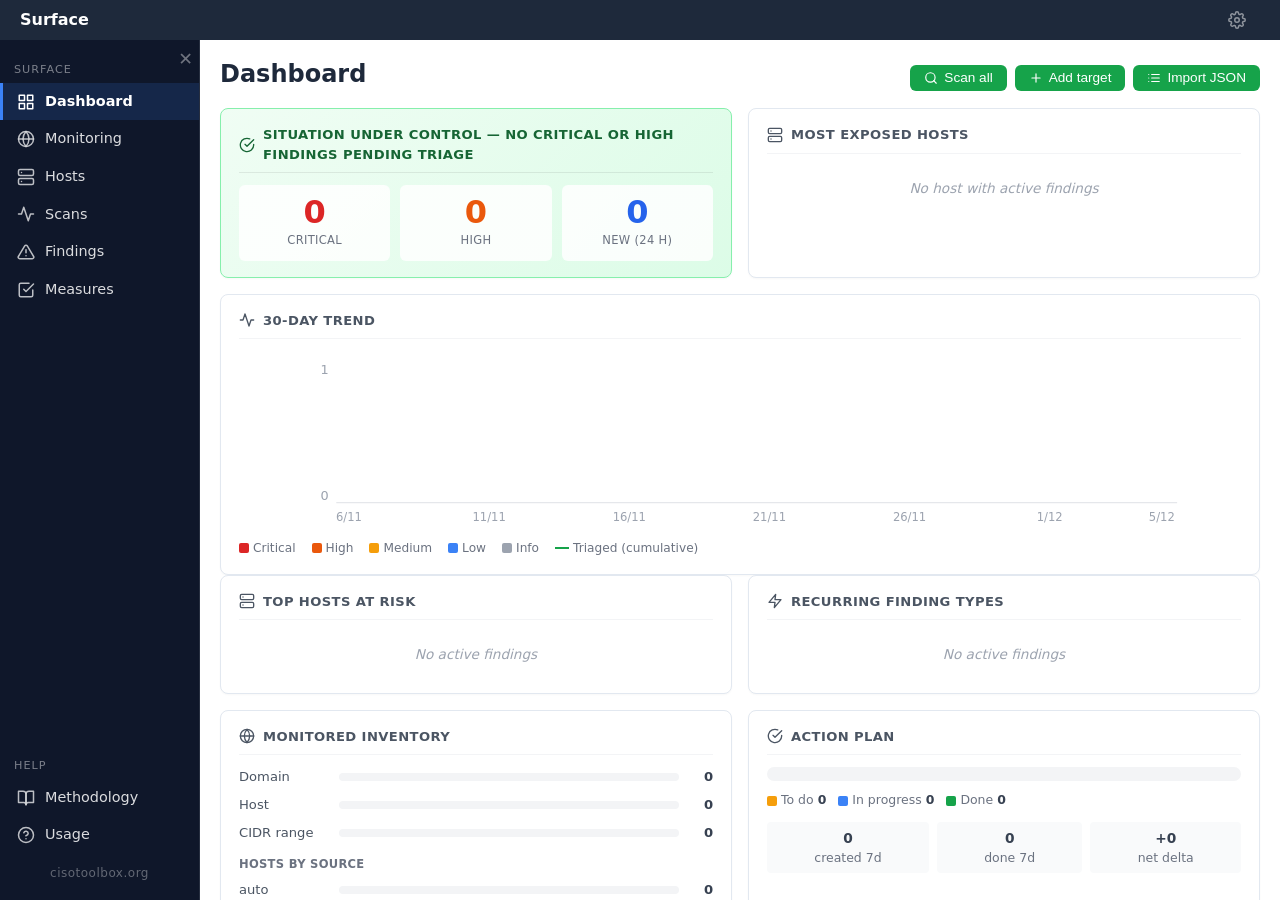
==== app/login.html @ e2f136fd "Surface v0.1.0 — initial release Continuous Attack Surface Management for CISOs. Runs as a single Do" ====
<!DOCTYPE html>
<html lang="en">
<head>
<meta charset="UTF-8">
<meta name="viewport" content="width=device-width, initial-scale=1.0">
<title>Access Review — Sign in</title>
<link rel="icon" type="image/svg+xml" href="favicon.svg">
<link rel="stylesheet" href="css/cisotoolbox.css">
<link rel="stylesheet" href="css/login.css">
</head>
<body>

<div class="login-card">
    <div class="login-logo">Access Review</div>
    <div class="login-subtitle">Sign in to manage access rights reviews</div>

    <div id="login-error" style="display:none" class="login-error"></div>

    <div id="login-buttons">
        <a id="btn-entra" href="auth/login/entra" class="login-btn" style="display:none">
            <svg width="20" height="20" viewBox="0 0 21 21"><rect x="1" y="1" width="9" height="9" fill="#f25022"/><rect x="11" y="1" width="9" height="9" fill="#7fba00"/><rect x="1" y="11" width="9" height="9" fill="#00a4ef"/><rect x="11" y="11" width="9" height="9" fill="#ffb900"/></svg>
            Sign in with Microsoft
        </a>
        <a id="btn-google" href="auth/login/google" class="login-btn" style="display:none">
            <svg width="20" height="20" viewBox="0 0 48 48"><path fill="#EA4335" d="M24 9.5c3.54 0 6.71 1.22 9.21 3.6l6.85-6.85C35.9 2.38 30.47 0 24 0 14.62 0 6.51 5.38 2.56 13.22l7.98 6.19C12.43 13.72 17.74 9.5 24 9.5z"/><path fill="#4285F4" d="M46.98 24.55c0-1.57-.15-3.09-.38-4.55H24v9.02h12.94c-.58 2.96-2.26 5.48-4.78 7.18l7.73 6c4.51-4.18 7.09-10.36 7.09-17.65z"/><path fill="#34A853" d="M10.53 28.59c-.48-1.45-.76-2.99-.76-4.59s.27-3.14.76-4.59l-7.98-6.19C.92 16.46 0 20.12 0 24c0 3.88.92 7.54 2.56 10.78l7.97-6.19z"/><path fill="#FBBC05" d="M24 48c6.48 0 11.93-2.13 15.89-5.81l-7.73-6c-2.15 1.45-4.92 2.3-8.16 2.3-6.26 0-11.57-4.22-13.47-9.91l-7.98 6.19C6.51 42.62 14.62 48 24 48z"/></svg>
            Sign in with Google
        </a>
        <a id="btn-oidc" href="auth/login/oidc" class="login-btn" style="display:none">
            <svg width="20" height="20" viewBox="0 0 24 24" fill="none" stroke="currentColor" stroke-width="2"><rect x="3" y="11" width="18" height="11" rx="2"/><path d="M7 11V7a5 5 0 0110 0v4"/></svg>
            <span id="btn-oidc-label">SSO</span>
        </a>
    </div>

    <div class="login-footer">
        <a href="https://www.cisotoolbox.org" target="_blank" rel="noopener noreferrer">cisotoolbox.org</a>
    </div>
</div>

<script src="js/login.js"></script>

</body>
</html>
---- app/css/cisotoolbox.css ----
/* ── CISO Toolbox — Shared CSS ─────────────────────────────────────
   Common styles extracted from EBIOS RM & Compliance apps.
   Loaded BEFORE each app-specific stylesheet.
   ──────────────────────────────────────────────────────────────── */

:root {
    --blue: #1e293b; --light-blue: #3b82f6; --bg: #f8fafc;
    --card-bg: #ffffff; --border: #e2e8f0; --text: #1e293b;
    --text-muted: #64748b; --red: #dc2626; --orange: #f59e0b;
    --yellow: #eab308; --green: #16a34a;
    /* Extended palette */
    --violet: #7c3aed; --sidebar-bg: #0f172a;
    --bg-hover: #eff6ff; --bg-highlight: #dbeafe;
    --gray-light: #cbd5e1; --gray-dark: #475569;
    --bg-subtle: #f1f5f9;
}
* { box-sizing: border-box; margin: 0; padding: 0; }
body { font-family: 'Segoe UI', system-ui, sans-serif; background: var(--bg); color: var(--text); line-height: 1.5; overflow: hidden; height: 100vh; }

/* ── Toolbar ──────────────────────────────────────────────────── */
.toolbar {
    position: fixed; top: 0; left: 0; right: 0; z-index: 200; height: 40px;
    background: var(--blue); padding: 0 20px;
    display: flex; gap: 10px; align-items: center;
    box-shadow: none;
}
.toolbar-logo { display: flex; align-items: center; text-decoration: none; margin-right: 8px; opacity: 0.9; transition: opacity 0.15s; }
.toolbar-logo:hover { opacity: 1; }
.toolbar .app-title { color: white; font-weight: 700; font-size: 1em; margin-right: auto; }
.toolbar .app-subtitle { color: rgba(255,255,255,0.7); font-size: 0.85em; margin-right: 16px; }
.toolbar button {
    padding: 5px 14px; border: none; border-radius: 4px; cursor: pointer;
    font-weight: 600; font-size: 0.8em; transition: opacity 0.2s;
}
.toolbar button:hover { opacity: 0.85; }
.toolbar .status { color: rgba(255,255,255,0.7); font-size: 0.8em; margin-left: 8px; }
.toolbar-right { display: flex; align-items: center; gap: 8px; margin-left: 8px; }

.btn-settings {
    display: flex; align-items: center; justify-content: center;
    padding: 4px; background: none !important; border: none; color: rgba(255,255,255,0.5);
    cursor: pointer; transition: all 0.15s; border-radius: 50%;
}
.btn-settings:hover { color: white; background: rgba(255,255,255,0.1) !important; }
.btn-github {
    display: flex; align-items: center; justify-content: center;
    padding: 4px; color: rgba(255,255,255,0.5); border-radius: 50%; transition: all 0.15s; text-decoration: none;
}
.btn-github:hover { color: white; background: rgba(255,255,255,0.1); }

.toolbar-menu { position: relative; }
.btn-menu { padding: 5px 14px; border: none; border-radius: 6px; cursor: pointer; font-weight: 600; font-size: 0.8em; background: var(--light-blue); color: white; transition: all 0.15s; }
.btn-menu:hover { background: #2563eb; }
.toolbar-dropdown {
    display: none; position: absolute; top: 100%; right: 0; margin-top: 4px;
    background: white; border-radius: 6px; box-shadow: 0 4px 16px rgba(0,0,0,0.25);
    min-width: 180px; z-index: 300; overflow: hidden;
}
.toolbar-dropdown.open { display: block; }
.toolbar-dropdown-item {
    padding: 8px 16px; cursor: pointer; font-size: 0.85em; color: var(--text);
    transition: background 0.15s;
}
.toolbar-dropdown-item:hover { background: var(--bg-hover); }
.toolbar-dropdown-sep { height: 1px; background: var(--border); margin: 2px 0; }

.btn-hamburger { display: none; background: none !important; border: none; color: white; font-size: 1.8em !important; cursor: pointer; padding: 4px 10px 4px 0 !important; }
@media (max-width: 768px) { .btn-hamburger { display: inline-block; } .btn-sidebar-toggle { display: none; } }

/* ── Restore banner ───────────────────────────────────────────── */
.restore-banner {
    position: fixed; top: 40px; left: 0; right: 0; z-index: 190;
    background: var(--bg-hover); border-bottom: 1px solid var(--light-blue); color: var(--blue);
    padding: 8px 20px; display: flex; align-items: center; gap: 12px; font-size: 0.85em;
}
.restore-banner button { padding: 4px 12px; border: none; border-radius: 4px; cursor: pointer; font-size: 0.85em; font-weight: 600; }
.restore-banner .btn-restore { background: var(--light-blue); color: white; }
.restore-banner .btn-discard { background: var(--border); color: var(--gray-dark); }

/* ── Layout ───────────────────────────────────────────────────── */
.app-layout { display: flex; position: fixed; top: 40px; left: 0; right: 0; bottom: 0; transition: top 0.15s; }
.app-layout.with-banner { top: 80px; }

/* ── Sidebar ──────────────────────────────────────────────────── */
.sidebar {
    width: 200px; min-width: 200px; background: var(--sidebar-bg); padding: 8px 0;
    overflow-y: auto; border-right: 1px solid rgba(255,255,255,0.1);
    transition: width 0.2s, min-width 0.2s, padding 0.2s;
    display: flex; flex-direction: column; position: relative;
}
.sidebar.collapsed { width: 0; min-width: 0; padding: 0; overflow: hidden; }
.sidebar-collapse {
    position: absolute; top: 6px; right: 6px;
    background: none; border: none;
    color: rgba(255,255,255,0.4); font-size: 1.1em; cursor: pointer;
    transition: color 0.15s;
}
.sidebar-collapse:hover { color: white; }
.sidebar-item {
    padding: 8px 14px; cursor: pointer; color: rgba(255,255,255,0.85);
    font-size: 0.9em; transition: all 0.15s; border-left: 3px solid transparent;
}
.sidebar-item:hover { background: rgba(255,255,255,0.08); color: white; }
.sidebar-item.active { background: rgba(59,130,246,0.15); color: white; border-left-color: var(--light-blue); font-weight: 600; }
.sidebar-section { padding: 4px 14px; color: rgba(255,255,255,0.45); font-size: 0.7em; text-transform: uppercase; letter-spacing: 1px; margin-top: 10px; }
.sidebar-expand {
    position: fixed; top: 48px; left: 0; width: 24px; height: 24px;
    background: var(--sidebar-bg); border: 1px solid rgba(255,255,255,0.15);
    border-radius: 0 50% 50% 0; color: rgba(255,255,255,0.7); font-size: 0.8em;
    cursor: pointer; display: none; align-items: center; justify-content: center; z-index: 10;
}
.sidebar-expand:hover { background: var(--light-blue); color: white; }
.sidebar.collapsed ~ .sidebar-expand { display: flex; }

/* ── Main content ─────────────────────────────────────────────── */
.main-content { flex: 1; display: flex; flex-direction: column; overflow: hidden; }
.container { padding: 16px 20px; overflow-y: auto; flex: 1; background: var(--card-bg); position: relative; z-index: 1; }

.tab-panel { display: none; }
.tab-panel.active { display: block; }

.panel-desc { background: var(--bg-hover); border-left: 4px solid var(--light-blue); padding: 12px 16px; margin-bottom: 16px; border-radius: 0 6px 6px 0; font-size: 0.9em; color: var(--blue); }

/* ── Tables ───────────────────────────────────────────────────── */
table { width: 100%; border-collapse: collapse; font-size: 0.85em; }
th, td { padding: 6px 10px; border: 1px solid var(--border); text-align: left; vertical-align: top; white-space: normal; word-wrap: break-word; }
th { background: var(--blue); color: white; font-weight: 600; font-size: 0.8em; text-transform: uppercase; letter-spacing: 0.3px; position: relative; }
tbody tr td { background: var(--bg); }
th .col-hide { position: absolute; top: 2px; right: 2px; background: none; border: none; color: rgba(255,255,255,0.4); cursor: pointer; font-size: 0.9em; padding: 0 3px; line-height: 1; }
th .col-hide:hover { color: white; }

/* ── Buttons ──────────────────────────────────────────────────── */
.btn-add { background: var(--green); color: white; border: none; padding: 6px 14px; border-radius: 6px; cursor: pointer; font-size: 0.85em; margin-top: 8px; transition: all 0.15s; }
.btn-add-sm { margin-top: 4px; font-size: 0.75em; padding: 2px 8px; }
.btn-del { background: var(--red); color: white; border: none; padding: 2px 8px; border-radius: 5px; cursor: pointer; font-size: 0.75em; transition: all 0.15s; }
.btn-add:hover { opacity: 0.85; } .btn-del:hover { opacity: 0.85; }

.badge { display: inline-block; padding: 2px 10px; border-radius: 12px; font-size: 0.8em; font-weight: 600; color: white; }

/* ── Undo / Redo ──────────────────────────────────────────────── */
.btn-undo, .btn-redo {
    background: rgba(255,255,255,0.1); border: 1px solid rgba(255,255,255,0.2);
    color: rgba(255,255,255,0.7); font-size: 1.2em; border-radius: 4px;
    cursor: pointer; padding: 4px 0; transition: all 0.15s; flex: 1;
    text-align: center; line-height: 1;
}
.btn-undo:hover:not(:disabled), .btn-redo:hover:not(:disabled) { background: rgba(255,255,255,0.2); color: white; opacity: 1 !important; }
.btn-undo:disabled, .btn-redo:disabled { cursor: not-allowed; }

/* ── Column show/hide popup ───────────────────────────────────── */
.btn-show-cols { background: var(--light-blue); color: white; border: none; padding: 3px 10px; border-radius: 6px; cursor: pointer; font-size: 0.8em; margin-bottom: 6px; transition: all 0.15s; }
.btn-show-cols:hover { background: #2563eb; }
.cols-popup { display: none; position: absolute; background: white; border: 1px solid var(--border); border-radius: 6px; box-shadow: 0 4px 12px rgba(0,0,0,0.15); padding: 8px; z-index: 300; max-height: 300px; overflow-y: auto; }
.cols-popup.open { display: block; }
.cols-popup label { display: block; padding: 3px 6px; font-size: 0.85em; cursor: pointer; }
.cols-popup label:hover { background: var(--bg-hover); }

/* ── Password dialog ──────────────────────────────────────────── */
.pwd-overlay {
    display: none; position: fixed; top: 0; left: 0; right: 0; bottom: 0;
    background: rgba(0,0,0,0.5); z-index: 600;
    justify-content: center; align-items: center;
}
.pwd-overlay.open { display: flex; }
.pwd-panel {
    background: white; border-radius: 10px; padding: 24px; width: 360px;
    box-shadow: 0 8px 32px rgba(0,0,0,0.3);
}
.pwd-title { font-weight: 700; font-size: 1em; margin-bottom: 16px; color: var(--blue); }
.pwd-input {
    width: 100%; padding: 10px 12px; border: 1.5px solid var(--border); border-radius: 6px;
    font-size: 0.95em; margin-bottom: 10px; outline: none;
}
.pwd-input:focus { border-color: var(--light-blue); }
.pwd-error { color: var(--red); font-size: 0.85em; margin-bottom: 10px; min-height: 1.2em; }
.pwd-btn { padding: 8px 18px; border: none; border-radius: 6px; cursor: pointer; font-weight: 600; font-size: 0.9em; }
.pwd-cancel { background: var(--bg); color: var(--text-muted); }
.pwd-cancel:hover { background: var(--border); }
.pwd-ok { background: var(--light-blue); color: white; }
.pwd-ok:hover { opacity: 0.85; }

/* ── Utility classes ──────────────────────────────────────────── */
.hidden { display: none; }
.text-muted { color: var(--text-muted); }
.flex-spacer { flex: 1; }
.fs-sm { font-size: 0.85em; }
.fs-xs { font-size: 0.8em; }
.w-full { width: 100%; }
.mt-8 { margin-top: 8px; }
.mb-4 { margin-bottom: 4px; }
.mb-8 { margin-bottom: 8px; }
.mb-12 { margin-bottom: 12px; }
.mb-16 { margin-bottom: 16px; }
.ta-c { text-align: center; }
.fw-600 { font-weight: 600; }
.desc-text { font-size: 0.82em; color: var(--text-muted); line-height: 1.4; margin-top: 2px; }
.slider-label { font-weight: 700; font-size: 0.82em; color: var(--text-muted); min-width: 20px; }
.slider-input { -webkit-appearance: none; appearance: none; height: 4px; border-radius: 2px; background: var(--border); outline: none; margin: 0; padding: 0; width: 100%; cursor: pointer; }
.slider-input::-webkit-slider-thumb { -webkit-appearance: none; appearance: none; width: 14px; height: 14px; border-radius: 50%; background: var(--light-blue); border: 2px solid white; box-shadow: 0 1px 2px rgba(0,0,0,0.25); cursor: pointer; }
.slider-input::-moz-range-thumb { width: 14px; height: 14px; border-radius: 50%; background: var(--light-blue); border: 2px solid white; box-shadow: 0 1px 2px rgba(0,0,0,0.25); cursor: pointer; }
.section-heading { margin: 24px 0 8px; color: var(--blue); }

/* ── Shared component styles ─────────────────────────────────── */
.sidebar-brand { display: block; text-align: center; padding: 10px 14px; font-size: 0.75em; color: rgba(255,255,255,0.35); text-decoration: none; letter-spacing: 0.5px; }
.sidebar-brand:hover { color: rgba(255,255,255,0.6); }
.empty-state { text-align: center; padding: 40px; color: var(--text-muted); font-size: 0.9em; }
.opacity-low { opacity: 0.4; }
.btn-group-sm { display: inline-flex; gap: 2px; }
.btn-group-sm button { font-size: 0.72em; padding: 2px 6px; }
.meta { display: flex; flex-wrap: wrap; gap: 16px; margin-bottom: 16px; }
.meta-item { display: flex; flex-direction: column; gap: 2px; }
.meta-item label { font-size: 0.72em; font-weight: 600; color: var(--text-muted); text-transform: uppercase; letter-spacing: 0.5px; }
.synth-card { background: var(--card-bg); border: 1px solid var(--border); border-radius: 8px; padding: 16px; }
.ref-chip { display: inline-flex; align-items: center; gap: 4px; padding: 3px 8px; border-radius: 12px; font-size: 0.72em; font-weight: 600; cursor: pointer; border: 2px solid var(--border); background: white; transition: all 0.15s; }
.ref-chip.active { border-color: var(--light-blue); background: var(--bg-hover); color: var(--light-blue); }
.ref-chip .chip-x { font-size: 0.9em; color: var(--red); margin-left: 2px; }
.ref-select { position: relative; }
.ref-tags { display: flex; flex-wrap: wrap; gap: 3px; min-height: 24px; padding: 3px; border: 1px solid var(--border); border-radius: 4px; cursor: pointer; font-size: 0.8em; }
.ref-tags:hover { border-color: var(--light-blue); }
.ref-tag { display: inline-flex; align-items: center; gap: 3px; background: var(--bg-hover); padding: 1px 6px; border-radius: 3px; font-size: 0.85em; }
.ref-tag-x { cursor: pointer; color: var(--red); font-weight: bold; margin-left: 2px; }
.ref-dropdown { display: none; position: absolute; top: 100%; left: 0; right: 0; z-index: 200; background: white; border: 1px solid var(--light-blue); border-radius: 0 0 6px 6px; box-shadow: 0 4px 12px rgba(0,0,0,0.15); max-height: 220px; overflow-y: auto; }
.ref-dropdown.open { display: block; }
.ref-search { width: 100%; padding: 6px 8px; border: none; border-bottom: 1px solid var(--border); font-size: 0.85em; outline: none; box-sizing: border-box; }
.ref-options { max-height: 160px; overflow-y: auto; }
.ref-option { padding: 4px 8px; cursor: pointer; font-size: 0.82em; display: flex; align-items: center; gap: 6px; }
.ref-option:hover { background: var(--bg-hover); }
.ref-option input { margin: 0; }
.filters-bar { display: flex; gap: 8px; align-items: center; margin-bottom: 12px; flex-wrap: wrap; }

/* ── Sidebar accordion ───────────────────────────────────────── */
.sidebar-group .sidebar-item { display: none; }
.sidebar-group.open .sidebar-item { display: block; }
.sidebar-toggle { cursor: pointer; transition: color 0.15s; }
.sidebar-toggle:hover { color: rgba(255,255,255,0.7); }
.sidebar-toggle::before { content: "›"; display: inline-block; width: 10px; font-size: 0.9em; transition: transform 0.15s; }
.sidebar-group.open .sidebar-toggle::before { transform: rotate(90deg); }
.sidebar-group .sidebar-item { padding-left: 24px; font-size: 0.82em; }

/* ── Print ────────────────────────────────────────────────────── */
@media print {
    .toolbar, .sidebar, .subtabs, .btn-add, .btn-del, .col-toggles { display: none !important; }
    .app-layout { display: block; position: static; }
    .main-content { overflow: visible; }
    .tab-panel { display: block !important; page-break-inside: avoid; }
    input, select, textarea { border: none !important; background: transparent !important; }
    body { overflow: visible; height: auto; }
}

/* ── Mobile toolbar + sidebar ─────────────────────────────────── */
@media (max-width: 768px) {
    .toolbar { flex-wrap: nowrap; height: 40px; padding: 4px 8px; }
    .toolbar .app-title { font-size: 0.85em; min-width: 0; margin-right: auto; }
    .toolbar .app-subtitle { display: none; }
    .toolbar .status { display: none; }
    .toolbar-right { gap: 4px; margin-left: 4px; flex-shrink: 0; }
    .toolbar-logo { display: none; }
    .app-layout { flex-direction: column; }
    .sidebar {
        width: 100%; min-width: 100%; height: auto; max-height: 0; overflow: hidden;
        position: relative; top: 0; transition: max-height 0.3s ease;
        flex-direction: column; display: flex; z-index: 50;
    }
    .sidebar.open { max-height: 80vh; overflow-y: auto; }
    .sidebar-collapse { display: none; }
    .sidebar-item { padding: 12px 16px; font-size: 0.85em; border-left: none; border-bottom: 1px solid rgba(255,255,255,0.1); }
    .sidebar-item.active { background: rgba(255,255,255,0.15); border-left-color: transparent; }
    .sidebar-section { padding: 10px 16px 4px; font-size: 0.7em; }
    .container { padding: 8px; }
}
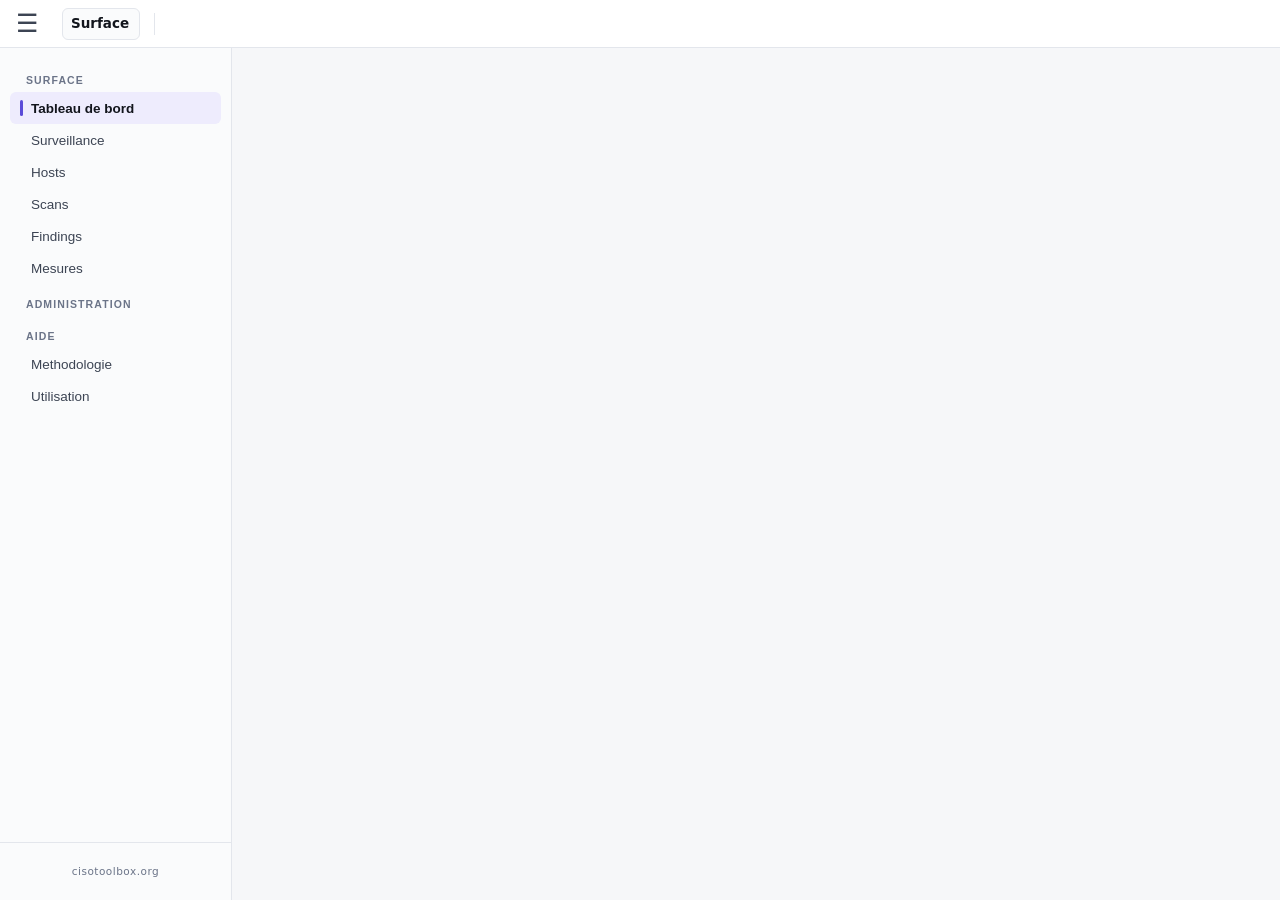
==== commit a1dcefb1: "CISO Toolbox surface 1.0.0 — sync from the development monorepo" ====
--- a/app/login.html
+++ b/app/login.html
@@ -14,7 +14,7 @@
     <div class="login-logo">Access Review</div>
     <div class="login-subtitle">Sign in to manage access rights reviews</div>
 
-    <div id="login-error" style="display:none" class="login-error"></div>
+    <div id="login-error" class="ct-hidden login-error"></div>
 
     <div id="login-buttons">
         <a id="btn-entra" href="auth/login/entra" class="login-btn" style="display:none">
--- a/app/css/cisotoolbox.css
+++ b/app/css/cisotoolbox.css
@@ -1,26 +1,666 @@
+/* -----------------------------------------------------------------------------
+   REPLICATED from the private shared repository (shared/css/cisotoolbox.css).
+   DO NOT EDIT HERE - changes will be overwritten by the next propagation run.
+   Fix the master in the shared repository and re-propagate. See CONTRIBUTING.md.
+   ----------------------------------------------------------------------------- */
 /* ── CISO Toolbox — Shared CSS ─────────────────────────────────────
-   Common styles extracted from EBIOS RM & Compliance apps.
-   Loaded BEFORE each app-specific stylesheet.
+   UI v2 design system (SPEC-implementationv2.md).
+
+   Structure:
+     1. Design tokens (:root, dark, module tints)   — §1
+     2. Transition aliases (old var names → new)     — §7.1  (removed at step 6)
+     3. @font-face (IBM Plex — deferred, graceful)
+     4. Base + primitives + chrome + print           — §9
+     5. LEGACY (old classes, still emitted by shared TS + un-migrated apps)
+        — removed module-by-module (steps 4-6).
+
+   Migration status (SPEC §7): foundations + additive primitives are in.
+   The 5 primitives whose NAME collides with a live shared component
+   (.ct-table, .ct-badge, .ct-modal-*, .ct-bulkbar, .ct-icon) are still the
+   LEGACY versions below — they migrate together with their emitting TS
+   (ct_table / badge() / ct_modal / ct_bulkbar / _icon) in a later increment.
    ──────────────────────────────────────────────────────────────── */
 
+/* ═══════════════════ 1. DESIGN TOKENS (SPEC §1) ═══════════════════ */
 :root {
-    --blue: #1e293b; --light-blue: #3b82f6; --bg: #f8fafc;
-    --card-bg: #ffffff; --border: #e2e8f0; --text: #1e293b;
-    --text-muted: #64748b; --red: #dc2626; --orange: #f59e0b;
-    --yellow: #eab308; --green: #16a34a;
-    /* Extended palette */
-    --violet: #7c3aed; --sidebar-bg: #0f172a;
-    --bg-hover: #eff6ff; --bg-highlight: #dbeafe;
-    --gray-light: #cbd5e1; --gray-dark: #475569;
-    --bg-subtle: #f1f5f9;
-}
-* { box-sizing: border-box; margin: 0; padding: 0; }
-body { font-family: 'Segoe UI', system-ui, sans-serif; background: var(--bg); color: var(--text); line-height: 1.5; overflow: hidden; height: 100vh; }
-
-/* ── Toolbar ──────────────────────────────────────────────────── */
+  /* Neutres */
+  --ct-canvas:       #f6f7f9;
+  --ct-surface:      #ffffff;
+  --ct-surface-2:    #fafbfc;
+  --ct-line-soft:    #eef0f4;
+  --ct-line:         #e3e6ec;
+  --ct-line-strong:  #cbd1dc;   /* separateurs decoratifs — pas un contour de cible */
+  /* Contour des cibles de SAISIE. --ct-line-strong tient 1,53:1, largement sous le
+     seuil non textuel de 3:1 (WCAG 1.4.11) : un champ vide n'avait aucun contour
+     perceptible. Token distinct plutot que relevement de line-strong — l'exigence
+     porte sur les controles, et relever le token global redessinerait les dix
+     modules d'un coup. */
+  --ct-line-field:   #8b909b;
+  --ct-ink:          #12151c;
+  --ct-ink-1:        #3c4453;
+  --ct-ink-2:        #6b7488;
+  /* NON TEXTUEL. A 3,09:1 il ne peut pas porter de texte, et toute valeur qui
+     atteindrait 4,5:1 se confondrait avec --ct-ink-2 (4,69:1) : trois gris de
+     texte ne tiennent pas dans l'echelle. On en garde deux, et ink-3 devient le
+     gris des elements decoratifs — seuil 3:1, WCAG 1.4.11. Le seul usage restant
+     est l'icone d'etat vide ; tout texte qui l'utilisait est passe a ink-2. */
+  --ct-ink-3:        #8a93a4;
+  --ct-ink-disabled: #798294;   /* etait #9aa2b1 : 2,32:1 sur -neutral-tint, illisible,
+                                   alors que le sombre heritait 5,52:1. Le desactive
+                                   echappe formellement a AA, mais pas au bon sens :
+                                   un meme etat doit se lire pareil dans les deux themes. */
+
+  /* Accent — action et sélection UNIQUEMENT */
+  /* Encre posee sur un aplat ACCENT. Blanche dans les deux themes, contrairement
+     a --ct-onsolid qui s'inverse : l'accent sombre a ete assombri (passe 2, option B)
+     precisement pour continuer a porter du blanc, la ou les aplats de severite,
+     eux, s'eclaircissent vraiment en sombre. Deux encres parce que deux
+     comportements, pas par gout de la nuance. */
+  --ct-onaccent:     #fff;
+  /* Voile des surcouches (modale, aide, historique). Noir translucide dans les
+     deux themes : c'est l'assombrissement du fond qui fait la surcouche, il ne
+     s'inverse pas. Token parce que la valeur est repetee a quatre endroits. */
+  --ct-scrim:        rgba(0,0,0,0.45);
+  /* Fond des blocs de code / d'exemple. Sombre dans les DEUX themes, comme
+     une console : c'est une convention de lecture, pas une surface d'interface. */
+  --ct-code-bg:      #0f172a;
+
+  --ct-accent:       #5a4bd8;
+  --ct-accent-hover: #4536b4;
+  --ct-accent-tint:  #eeecfd;
+  --ct-accent-ink:   #3f32a8;
+
+  /* Sévérité — données UNIQUEMENT.
+     Trois grades par ton, mêmes hues, même encre (-ink) :
+     -tint pour un badge · -fill pour un aplat (cellule de matrice, chip de
+     score) · base (solid) pour un liseré, une jauge ou un survol destructif. */
+  --ct-critical:      #b3261e;  --ct-critical-tint: #fbe9e7;  --ct-critical-fill: #e7bcb9;  --ct-critical-ink: #8c1d18;
+  --ct-high:          #c2410c;  --ct-high-tint:     #fdeee3;  --ct-high-fill:     #eecabb;  --ct-high-ink:     #8f3009;
+  --ct-medium:        #a16207;  --ct-medium-tint:   #fdf4dc;  --ct-medium-fill:   #e8d8c1;  --ct-medium-ink:   #7c4a05;
+  --ct-low:           #15803d;  --ct-low-tint:      #e7f4ec;  --ct-low-fill:      #c4dfce;  --ct-low-ink:      #116233;
+  --ct-info:          #3f6d8c;  --ct-info-tint:     #e9f0f5;  --ct-info-fill:     #c3d2db;  --ct-info-ink:     #2f536b;
+  --ct-neutral:       #6b7488;  --ct-neutral-tint:  #f2f3f7;  --ct-neutral-fill:  #d7d9df;  --ct-neutral-ink:  #4c5566;
+
+  /* Encre posée sur un aplat de couleur base (solid) — s'inverse en dark. */
+  --ct-onsolid: #fff;
+
+  /* Typo */
+  --ct-font:      'IBM Plex Sans', system-ui, -apple-system, sans-serif;
+  --ct-font-mono: 'IBM Plex Mono', ui-monospace, monospace;
+
+  --ct-text-page:    20px;
+  --ct-text-section: 16px;
+  --ct-text-body:    14px;
+  --ct-text-ui:      13.5px;
+  --ct-text-data:    13px;
+  --ct-text-meta:    12px;
+  --ct-text-label:   11px;
+
+  /* Rayons */
+  --ct-r-sm: 4px;  --ct-r-md: 6px;  --ct-r-lg: 8px;  --ct-r-xl: 12px;  --ct-r-pill: 999px;
+
+  /* Espacement */
+  --ct-s1: 4px; --ct-s2: 8px; --ct-s3: 12px; --ct-s4: 16px;
+  --ct-s5: 20px; --ct-s6: 24px; --ct-s8: 32px; --ct-s12: 48px;
+
+  /* Hauteurs de contrôle */
+  /* xs sert les contextes denses : fleches de reordonnancement dans un tableau,
+     actions d'une carte de rail. C'est un troisieme cran sur l'axe md -> sm,
+     pas un concept nouveau. */
+  --ct-h-xs: 22px;  --ct-h-sm: 28px;  --ct-h-md: 34px;
+  /* Hauteur par défaut d'un bouton : plus courte qu'un champ (34), un cran
+     au-dessus d'un bouton de modale (~27). --ct-h-md reste réservé aux champs. */
+  --ct-h-btn: 30px;
+
+  /* Élévation */
+  --ct-shadow-card:    0 1px 2px rgba(18,21,28,0.05);
+  --ct-shadow-overlay: 0 20px 48px -12px rgba(18,21,28,0.28);
+
+  /* Chrome */
+  --ct-appbar-h: 48px;
+  --ct-rail-w:   232px;
+
+  --ct-focus: 0 0 0 3px rgba(90,75,216,0.28);
+
+  /* Compléments (§1) */
+  --ct-line-hover:  #aab2c0;
+  --ct-focus-soft:  0 0 0 3px rgba(90,75,216,0.18);
+  --ct-danger-tint: #fdeeec;
+  --ct-danger-line: #e9cdc9;
+
+  /* Identité des modules (§5) — teinte de fond / encre, jamais un ton de sévérité */
+  --ct-mod-risk-tint:#e9edf1; --ct-mod-risk-ink:#2c3e50;
+  --ct-mod-compliance-tint:#eeecfd; --ct-mod-compliance-ink:#4b3fbd;
+  --ct-mod-audit-tint:#e4f2e8; --ct-mod-audit-ink:#186334;
+  --ct-mod-vendor-tint:#e0f5f2; --ct-mod-vendor-ink:#0f766e;
+  --ct-mod-asset-tint:#e6eefc; --ct-mod-asset-ink:#1a5cbf;
+  --ct-mod-access-tint:#fce7f1; --ct-mod-access-ink:#a81259;
+  --ct-mod-surface-tint:#fbeaea; --ct-mod-surface-ink:#a01818;
+  --ct-mod-appsec-tint:#e2f1f5; --ct-mod-appsec-ink:#0b5d73;
+  --ct-mod-scan-tint:#fdeee3; --ct-mod-scan-ink:#9a3d0a;
+  --ct-mod-pilot-tint:#f6ecf6; --ct-mod-pilot-ink:#6e2a6e;
+}
+
+:root[data-theme="dark"] {
+  /* Native form controls (checkbox, radio, select, scrollbars) follow the
+     theme — kills the stock white widgets on dark tables. */
+  color-scheme: dark;
+
+  --ct-canvas:      #0f1218;
+  --ct-surface:     #1c2029;
+  --ct-surface-2:   #21252f;
+  --ct-line-soft:   #262b36;
+  --ct-line:        #2b313d;
+  --ct-line-strong: #3a4150;   /* separateurs decoratifs */
+  --ct-line-field:  #6a7182;   /* contour des cibles de saisie — voir bloc clair */
+  --ct-ink:         #f2f4f8;
+  --ct-ink-1:       #c3c9d4;
+  --ct-ink-2:       #99a1b0;
+  --ct-ink-3:       #79818f;   /* non textuel — voir le bloc clair */
+
+  /* Passe 2, option B : l'accent sombre etait eclairci pour se detacher de la
+     surface, au point de ne plus porter de blanc (4,01:1, et 3,12:1 au survol).
+     On l'assombrit plutot que d'inverser l'encre : un bouton primaire se reconnait
+     autant a sa structure — encre claire sur fond sature — qu'a sa couleur, et
+     l'inverser d'un theme a l'autre la retourne. --ct-onsolid reste ainsi cantonne
+     aux aplats de severite, qui eux s'eclaircissent reellement en sombre. */
+  --ct-accent:       #6656e2;
+  --ct-accent-hover: #6f60e5;
+  --ct-accent-tint:  #2e2757;
+  --ct-accent-ink:   #b9aefb;
+
+  --ct-critical: #e8695f;  --ct-critical-tint: #3a1e1b;  --ct-critical-fill: #613333;  --ct-critical-ink: #f0a49c;
+  --ct-high:     #e08542;  --ct-high-tint:     #3a2415;  --ct-high-fill:     #5a3b27;  --ct-high-ink:     #efab77;
+  --ct-medium:   #d9a23c;  --ct-medium-tint:   #332a12;  --ct-medium-fill:   #584625;  --ct-medium-ink:   #e2c069;
+  --ct-low:      #4caf6d;  --ct-low-tint:      #16301f;  --ct-low-fill:      #244936;  --ct-low-ink:      #7ecb96;
+  --ct-info:     #6aa3c4;  --ct-info-tint:     #14262f;  --ct-info-fill:     #324959;  --ct-info-ink:     #9cc8de;
+  --ct-neutral:  #79818f;  --ct-neutral-tint:  #262b36;  --ct-neutral-fill:  #464c56;  --ct-neutral-ink:  #c3c9d4;
+
+  /* Les aplats de sévérité s'éclaircissent en dark : l'encre posée dessus s'inverse. */
+  --ct-onsolid: #11121a;
+  /* Halo de focus : reste indigo (état d'interaction), recalé sur l'accent dark. */
+  --ct-focus: 0 0 0 3px rgba(122,108,240,0.35);
+
+  --ct-shadow-card:    none;
+  --ct-shadow-overlay: 0 20px 48px -12px rgba(0,0,0,0.55);
+
+  --ct-line-hover:  #4a5162;
+  --ct-focus-soft:  0 0 0 3px rgba(122,108,240,0.25);
+  --ct-danger-tint: #3a1e1b;
+  --ct-danger-line: #5a2f2a;
+
+  --ct-mod-risk-tint:#232c37; --ct-mod-risk-ink:#a9bacd;
+  --ct-mod-compliance-tint:#2a2455; --ct-mod-compliance-ink:#b9aefb;
+  --ct-mod-audit-tint:#132b1c; --ct-mod-audit-ink:#74c288;
+  --ct-mod-vendor-tint:#10302c; --ct-mod-vendor-ink:#6fd0c1;
+  --ct-mod-asset-tint:#141f3a; --ct-mod-asset-ink:#8fb4f5;
+  --ct-mod-access-tint:#331428; --ct-mod-access-ink:#f099c4;
+  --ct-mod-surface-tint:#3a1c1c; --ct-mod-surface-ink:#f0a0a0;
+  --ct-mod-appsec-tint:#0f2c34; --ct-mod-appsec-ink:#77c3d4;
+  --ct-mod-scan-tint:#33230f; --ct-mod-scan-ink:#efab77;
+  --ct-mod-pilot-tint:#2d1b2d; --ct-mod-pilot-ink:#d8a6d8;
+}
+
+/* ═══════════ 2. LEGACY RAIL LITERAL ══════════════════════════════════
+   Le bloc d'alias de transition (--blue, --border, --text-muted…) est
+   supprime : plus aucun consommateur dans l'arbre. Seul --sidebar-bg
+   subsiste, c'est un literal et non un alias. */
+:root {
+  --sidebar-bg:   #0f172a;   /* legacy dark rail — stays literal until removed */
+}
+
+/* ═══════════════════ 3. @font-face (deferred) ═══════════════════
+   woff2 files not shipped yet — the stack falls back to system-ui until
+   they land in shared/fonts/. Drop the files and typography activates.  */
+@font-face { font-family:'IBM Plex Sans'; font-weight:400; font-display:swap; src:url('../fonts/IBMPlexSans-Regular.woff2') format('woff2'); }
+@font-face { font-family:'IBM Plex Sans'; font-weight:500; font-display:swap; src:url('../fonts/IBMPlexSans-Medium.woff2') format('woff2'); }
+@font-face { font-family:'IBM Plex Sans'; font-weight:600; font-display:swap; src:url('../fonts/IBMPlexSans-SemiBold.woff2') format('woff2'); }
+@font-face { font-family:'IBM Plex Mono'; font-weight:400; font-display:swap; src:url('../fonts/IBMPlexMono-Regular.woff2') format('woff2'); }
+@font-face { font-family:'IBM Plex Mono'; font-weight:500; font-display:swap; src:url('../fonts/IBMPlexMono-Medium.woff2') format('woff2'); }
+
+/* ═══════════════════ 4. BASE + PRIMITIVES (SPEC §9) ═══════════════════ */
+
+/* 9.1 Base */
+*, *::before, *::after { box-sizing: border-box; }
+html, body { margin: 0; padding: 0; }
+body {
+  font-family: var(--ct-font);
+  font-size: var(--ct-text-body);
+  line-height: 1.6;
+  color: var(--ct-ink);
+  background: var(--ct-canvas);
+  -webkit-font-smoothing: antialiased;
+}
+/* Apps with the full toolbar + sidebar + internal-scroll layout add
+   class="ct-app-shell" on <body> to lock the page to 100vh. */
+body.ct-app-shell { overflow: hidden; height: 100vh; }
+h1, h2, h3, h4 { margin: 0; font-weight: 600; letter-spacing: -0.3px; }
+code, .ct-mono, .ct-num { font-family: var(--ct-font-mono); }
+.ct-num { font-variant-numeric: tabular-nums; }
+:focus-visible { outline: none; box-shadow: var(--ct-focus); }
+input[type="checkbox"], input[type="radio"] { accent-color: var(--ct-accent); }
+.ct-icon-btn-slot { display: inline-flex; align-items: center; }
+.ct-spacer { flex: 1; }
+
+/* 9.2 .ct-btn */
+.ct-btn {
+  font-family: inherit;
+  display: inline-flex; align-items: center; justify-content: center; gap: 7px;
+  height: var(--ct-h-btn); min-width: 0; padding: 0 13px;
+  border: 1px solid var(--ct-line-field); border-radius: var(--ct-r-md);
+  background: var(--ct-surface); color: var(--ct-ink);
+  font-size: 12.5px; font-weight: 500; white-space: nowrap;
+  cursor: pointer; transition: background 120ms, border-color 120ms, color 120ms;
+}
+.ct-btn:hover { background: var(--ct-canvas); border-color: var(--ct-line-hover); }
+.ct-btn[data-size="sm"] { height: var(--ct-h-sm); padding: 0 11px; border-radius: var(--ct-r-sm); font-size: 12.5px; }
+.ct-btn[data-size="xs"] { height: var(--ct-h-xs); padding: 0 7px; border-radius: var(--ct-r-sm); font-size: 11px; }
+.ct-btn[data-icon] { width: var(--ct-h-btn); padding: 0; }
+.ct-btn[data-icon][data-size="sm"] { width: var(--ct-h-sm); }
+.ct-btn[data-icon][data-size="xs"] { width: var(--ct-h-xs); }
+/* La spec nomme quatre variantes ; "neutral" est le dessin par defaut du
+   .ct-btn nu. On le declare quand meme : un appelant ne doit pas avoir a
+   savoir que l'absence d'attribut signifie quelque chose. */
+.ct-btn[data-variant="neutral"] { /* = .ct-btn */ }
+.ct-btn[data-variant="primary"] { background: var(--ct-accent); border-color: var(--ct-accent); color: var(--ct-onaccent); }
+.ct-btn[data-variant="primary"]:hover { background: var(--ct-accent-hover); border-color: var(--ct-accent-hover); }
+.ct-btn[data-variant="ghost"] { background: transparent; border-color: transparent; color: var(--ct-ink-1); }
+.ct-btn[data-variant="ghost"]:hover { background: var(--ct-line-soft); border-color: transparent; color: var(--ct-ink); }
+.ct-btn[data-variant="danger"] { background: var(--ct-danger-tint); border-color: var(--ct-danger-line); color: var(--ct-critical-ink); }
+.ct-btn[data-variant="danger"]:hover { background: var(--ct-critical); border-color: var(--ct-critical); color: var(--ct-onsolid); }
+/* Bouton d'action IA (étoile) : modificateur de .ct-btn. L'accent du système
+   est déjà l'indigo « IA » ; on l'applique en version teintée pour distinguer
+   ces actions des boutons ordinaires sans rivaliser avec le primary. Toujours
+   combiné à .ct-btn, jamais à une variante. Thémé clair/sombre par les jetons.
+   Placé après les variantes pour l'emporter à spécificité (0,2,0) égale. */
+.ct-btn.btn-ai { background: var(--ct-accent); border-color: var(--ct-accent); color: var(--ct-onaccent); }
+.ct-btn.btn-ai:hover { background: var(--ct-accent-tint); border-color: var(--ct-accent-tint); color: var(--ct-accent-ink); }
+.ct-btn:disabled, .ct-btn[aria-disabled="true"] {
+  background: var(--ct-neutral-tint); border-color: var(--ct-line-field);
+  color: var(--ct-ink-disabled); cursor: not-allowed;
+}
+.ct-btngroup { display: flex; gap: var(--ct-s2); align-items: center; flex-wrap: wrap; }
+
+/* 9.3 .ct-ref  (.ct-badge deferred — see header) */
+/* Variante dense, alignée sur .ct-badge[data-size="sm"] : mêmes 10,5px, même
+   resserrement. Elle existe pour les contextes où la référence accompagne un
+   contenu court — une carte de kanban, une cellule — et où la taille de base
+   pèse plus que ce qu'elle désigne. Une variante nommée dans le socle, pas un
+   font-size posé sur place : c'est la seule forme qui reste vraie partout. */
+.ct-ref[data-size="sm"] { height: 18px; padding: 0 7px; font-size: 10.5px; }
+
+.ct-ref {
+  display: inline-flex; align-items: center; height: 20px; padding: 0 8px;
+  border: 1px solid var(--ct-line); border-radius: var(--ct-r-sm);
+  background: var(--ct-neutral-tint); color: var(--ct-ink-1);
+  font-family: var(--ct-font-mono); font-size: 11px; font-weight: 500; white-space: nowrap;
+}
+.ct-ref[data-module="risk"]       { background: var(--ct-mod-risk-tint);       color: var(--ct-mod-risk-ink);       border-color: transparent; }
+.ct-ref[data-module="compliance"] { background: var(--ct-mod-compliance-tint); color: var(--ct-mod-compliance-ink); border-color: transparent; }
+.ct-ref[data-module="audit"]      { background: var(--ct-mod-audit-tint);      color: var(--ct-mod-audit-ink);      border-color: transparent; }
+.ct-ref[data-module="vendor"]     { background: var(--ct-mod-vendor-tint);     color: var(--ct-mod-vendor-ink);     border-color: transparent; }
+.ct-ref[data-module="asset"]      { background: var(--ct-mod-asset-tint);      color: var(--ct-mod-asset-ink);      border-color: transparent; }
+.ct-ref[data-module="access"]     { background: var(--ct-mod-access-tint);     color: var(--ct-mod-access-ink);     border-color: transparent; }
+.ct-ref[data-module="surface"]    { background: var(--ct-mod-surface-tint);    color: var(--ct-mod-surface-ink);    border-color: transparent; }
+.ct-ref[data-module="appsec"]     { background: var(--ct-mod-appsec-tint);     color: var(--ct-mod-appsec-ink);     border-color: transparent; }
+.ct-ref[data-module="scan"]       { background: var(--ct-mod-scan-tint);       color: var(--ct-mod-scan-ink);       border-color: transparent; }
+.ct-ref[data-module="pilot"]      { background: var(--ct-mod-pilot-tint);      color: var(--ct-mod-pilot-ink);      border-color: transparent; }
+
+/* 9.3b .ct-badge — semantic tone system (tinted by default, [data-fill] solid) */
+.ct-badge { display: inline-flex; align-items: center; gap: 4px; padding: 1px 7px; border-radius: var(--ct-r-pill);
+  font-size: 11px; font-weight: 600; line-height: 1.5; white-space: nowrap;
+  /* Cas par defaut, sans data-tone : lisible plutot qu'invisible. Un appel sans
+     ton reste un bug d'appelant, mais il ne doit pas produire un badge fantome. */
+  background: var(--ct-neutral-tint); color: var(--ct-ink); }
+.ct-badge[data-size="sm"] { padding: 1px 6px; font-size: 10.5px; }
+/* « En cours » : un état, pas une couleur. Il vivait dans Surface sous la forme
+   d'une animation attachée à .job-running, donc invisible aux autres modules
+   qui ont pourtant des traitements en cours. Attribut nu, comme data-fill. */
+.ct-badge[data-live] { animation: ct-pulse 1.5s ease-in-out infinite; }
+@keyframes ct-pulse { 0%, 100% { opacity: 1; } 50% { opacity: 0.55; } }
+@media (prefers-reduced-motion: reduce) {
+    /* Le clignotement est un confort de lecture, pas une information : le ton
+       porte déjà l'état. On le coupe pour qui l'a demandé. */
+    .ct-badge[data-live] { animation: none; }
+}
+.ct-badge[data-tone="critical"] { background: var(--ct-critical-tint); color: var(--ct-critical-ink); }
+.ct-badge[data-tone="high"]     { background: var(--ct-high-tint);     color: var(--ct-high-ink); }
+.ct-badge[data-tone="medium"]   { background: var(--ct-medium-tint);   color: var(--ct-medium-ink); }
+.ct-badge[data-tone="low"]      { background: var(--ct-low-tint);      color: var(--ct-low-ink); }
+.ct-badge[data-tone="info"]     { background: var(--ct-info-tint);     color: var(--ct-info-ink); }
+.ct-badge[data-tone="neutral"]  { background: var(--ct-neutral-tint);  color: var(--ct-neutral-ink); }
+.ct-badge[data-tone="accent"]   { background: var(--ct-accent-tint);   color: var(--ct-accent-ink); }
+/* [data-fill] — solid, only when the badge IS the value (computed cells) */
+.ct-badge[data-fill][data-tone="critical"] { background: var(--ct-critical); color: var(--ct-onsolid); }
+.ct-badge[data-fill][data-tone="high"]     { background: var(--ct-high);     color: var(--ct-onsolid); }
+.ct-badge[data-fill][data-tone="medium"]   { background: var(--ct-medium);   color: var(--ct-onsolid); }
+.ct-badge[data-fill][data-tone="low"]      { background: var(--ct-low);      color: var(--ct-onsolid); }
+.ct-badge[data-fill][data-tone="info"]     { background: var(--ct-info);     color: var(--ct-onsolid); }
+.ct-badge[data-fill][data-tone="neutral"]  { background: var(--ct-neutral);  color: var(--ct-onsolid); }
+.ct-badge[data-fill][data-tone="accent"]   { background: var(--ct-accent);   color: var(--ct-onaccent); }
+
+/* 9.4 .ct-field · .ct-input */
+.ct-field { display: flex; flex-direction: column; gap: 6px; }
+/* L'espacement ENTRE champs manquait au socle : .ct-field ne réglait que
+   l'écart interne libellé / saisie. Surface et AppSec le compensaient chacun
+   par un margin-bottom local — supprimé comme collision, ce qui a collé les
+   champs de leurs modales. La règle appartient au socle, pas aux modules.
+   Sur le sélecteur adjacent, donc sans marge orpheline après le dernier champ. */
+.ct-field + .ct-field { margin-top: 14px; }
+/* Conteneur de formulaire (spec §2). Quand le balisage l'adopte, c'est le gap
+   qui porte l'espacement et la règle adjacente s'efface — une seule valeur
+   visible, jamais deux qui s'additionnent. */
+.ct-form { display: flex; flex-direction: column; gap: 14px; }
+.ct-form .ct-field + .ct-field { margin-top: 0; }
+.ct-form-grid { display: grid; grid-template-columns: repeat(auto-fit, minmax(220px, 1fr)); gap: 14px; }
+.ct-form-grid .ct-field + .ct-field { margin-top: 0; }
+.ct-form-actions { display: flex; gap: 8px; justify-content: flex-end; align-items: center; }
+.ct-label { font-size: var(--ct-text-label); font-weight: 600; letter-spacing: 1px; text-transform: uppercase; color: var(--ct-ink-2); }
+.ct-input, .ct-select, .ct-textarea {
+  font-family: inherit; font-size: var(--ct-text-ui);
+  height: var(--ct-h-md); width: 100%; padding: 0 11px;
+  border: 1px solid var(--ct-line-field); border-radius: var(--ct-r-md);
+  background: var(--ct-surface); color: var(--ct-ink);
+}
+.ct-select { padding: 0 10px; }
+.ct-textarea { height: auto; min-height: 76px; padding: 8px 11px; line-height: 1.55; resize: vertical; }
+.ct-input:focus, .ct-select:focus, .ct-textarea:focus { outline: none; border-color: var(--ct-accent); box-shadow: var(--ct-focus-soft); }
+.ct-input::placeholder, .ct-textarea::placeholder { color: var(--ct-ink-disabled); }
+
+/* .ct-filter — select de barre d'outils, au-dessus d'une liste ou d'un
+   tableau. Ce n'est pas un champ de formulaire : il se dimensionne a son
+   contenu au lieu de prendre toute la largeur, et adopte la hauteur sm pour
+   s'aligner sur les boutons de la meme barre. */
+.ct-filter {
+  font-family: inherit; font-size: var(--ct-text-meta);
+  height: var(--ct-h-sm); width: auto; min-width: 110px; max-width: 240px;
+  padding: 0 9px;
+  border: 1px solid var(--ct-line-field); border-radius: var(--ct-r-sm);
+  background: var(--ct-surface); color: var(--ct-ink); cursor: pointer;
+}
+.ct-filter:focus { outline: none; border-color: var(--ct-accent); box-shadow: var(--ct-focus-soft); }
+.ct-input:disabled, .ct-select:disabled { background: var(--ct-neutral-tint); color: var(--ct-ink-disabled); cursor: not-allowed; }
+.ct-input[data-size="sm"], .ct-select[data-size="sm"] { height: 30px; font-size: var(--ct-text-data); }
+/* xs : pour les champs en cellule de tableau, alignés sur input de cellule (~24) et bouton xs (22). */
+.ct-input[data-size="xs"], .ct-select[data-size="xs"] { height: 24px; padding: 0 8px; font-size: var(--ct-text-meta); }
+.ct-hint  { font-size: var(--ct-text-meta); color: var(--ct-ink-2); line-height: 1.5; }
+.ct-error { font-size: var(--ct-text-meta); color: var(--ct-critical-ink); line-height: 1.5; }
+[aria-invalid="true"] { border-color: var(--ct-critical); }
+
+.ct-tagfield {
+  display: flex; flex-wrap: wrap; gap: 5px; align-items: center;
+  min-height: var(--ct-h-md); padding: 5px 7px;
+  border: 1px solid var(--ct-line-field); border-radius: var(--ct-r-md); background: var(--ct-surface);
+}
+.ct-tag {
+  display: inline-flex; align-items: center; gap: 6px; height: 22px; padding: 0 6px 0 9px;
+  border-radius: var(--ct-r-sm); background: var(--ct-accent-tint); color: var(--ct-accent-ink);
+  font-family: var(--ct-font-mono); font-size: 11.5px; font-weight: 500;
+}
+.ct-check { position: relative; display: flex; align-items: center; gap: 9px; font-size: var(--ct-text-ui); color: var(--ct-ink); cursor: pointer; }
+.ct-check-box { width: 17px; height: 17px; border: 1px solid var(--ct-line-field); border-radius: var(--ct-r-sm); background: var(--ct-surface); display: inline-flex; align-items: center; justify-content: center; color: transparent; flex-shrink: 0; }
+.ct-check input:checked + .ct-check-box { background: var(--ct-accent); border-color: var(--ct-accent); color: var(--ct-onaccent); }
+.ct-check input { position: absolute; opacity: 0; width: 0; height: 0; }
+.ct-choice { display: inline-flex; gap: 6px; }
+.ct-choice > button {
+  font-family: inherit; height: var(--ct-h-sm); min-width: 28px; padding: 0 10px;
+  border: 1px solid var(--ct-line-field); border-radius: var(--ct-r-sm);
+  background: var(--ct-surface); color: var(--ct-ink-1);
+  font-size: 12.5px; font-weight: 500; cursor: pointer;
+}
+.ct-choice > button[aria-pressed="true"] { background: var(--ct-accent); border-color: var(--ct-accent); color: var(--ct-onaccent); }
+/* Un choix peut porter un jugement et pas seulement une selection : la decision
+   de revue est verte ou rouge. On reutilise le vocabulaire de tons plutot que
+   d'inventer des noms d'etat. Le ton ne s'applique qu'a l'option retenue. */
+.ct-choice > button[aria-pressed="true"][data-tone="low"]      { background: var(--ct-low);      border-color: var(--ct-low);      color: var(--ct-onsolid); }
+.ct-choice > button[aria-pressed="true"][data-tone="critical"] { background: var(--ct-critical); border-color: var(--ct-critical); color: var(--ct-onsolid); }
+.ct-choice > button[aria-pressed="true"][data-tone="high"]     { background: var(--ct-high);     border-color: var(--ct-high);     color: var(--ct-onsolid); }
+.ct-choice[data-size="xs"] > button { height: var(--ct-h-xs); min-width: var(--ct-h-xs); padding: 0 6px; font-size: 11px; }
+.ct-choice[data-mono] > button { font-family: var(--ct-font-mono); }
+
+/* Infobulle au survol, alimentee par data-tip. Le motif etait duplique dans
+   Pilot et Risk sous .catalog-btn-sm:hover::after. */
+.ct-tip { position: relative; }
+.ct-tip[data-tip]:hover::after {
+  content: attr(data-tip); position: absolute; bottom: 100%; left: 50%;
+  transform: translateX(-50%); margin-bottom: 4px;
+  background: var(--ct-ink); color: var(--ct-onaccent);
+  padding: 3px 8px; border-radius: var(--ct-r-sm); font-size: 11px;
+  white-space: nowrap; pointer-events: none; z-index: 100;
+}
+
+/* 9.5 .ct-card · .ct-kpi · .ct-meter · .ct-empty */
+.ct-card {
+  background: var(--ct-surface); border: 1px solid var(--ct-line);
+  border-radius: var(--ct-r-lg); box-shadow: var(--ct-shadow-card); overflow: hidden;
+}
+.ct-card-head { display: flex; align-items: center; gap: var(--ct-s3); padding: 13px 18px; border-bottom: 1px solid var(--ct-line); }
+.ct-card-title { font-size: 14px; font-weight: 600; color: var(--ct-ink); flex: 1; }
+.ct-card-body { padding: 18px; }
+
+.ct-kpigrid { display: grid; grid-template-columns: repeat(auto-fill, minmax(140px, 1fr)); gap: var(--ct-s3); }
+.ct-kpi { background: var(--ct-surface); border: 1px solid var(--ct-line); border-radius: var(--ct-r-lg); box-shadow: var(--ct-shadow-card); overflow: hidden; display: flex; flex-direction: column; }
+.ct-kpi-tone { height: 3px; background: var(--ct-neutral); }
+.ct-kpi[data-tone="critical"] .ct-kpi-tone { background: var(--ct-critical); }
+.ct-kpi[data-tone="high"]     .ct-kpi-tone { background: var(--ct-high); }
+.ct-kpi[data-tone="medium"]   .ct-kpi-tone { background: var(--ct-medium); }
+.ct-kpi[data-tone="low"]      .ct-kpi-tone { background: var(--ct-low); }
+.ct-kpi[data-tone="info"]     .ct-kpi-tone { background: var(--ct-info); }
+/* Emphase "value" : la valeur prend l'encre du ton (criticité). Jetons -ink,
+   AA 6,5-9:1. Défaut = valeur neutre + liseré seul. (audit v2 §04) */
+.ct-kpi[data-emphasis="value"][data-tone="critical"] .ct-kpi-value { color: var(--ct-critical-ink); }
+.ct-kpi[data-emphasis="value"][data-tone="high"]     .ct-kpi-value { color: var(--ct-high-ink); }
+.ct-kpi[data-emphasis="value"][data-tone="medium"]   .ct-kpi-value { color: var(--ct-medium-ink); }
+.ct-kpi[data-emphasis="value"][data-tone="low"]      .ct-kpi-value { color: var(--ct-low-ink); }
+.ct-kpi[data-emphasis="value"][data-tone="info"]     .ct-kpi-value { color: var(--ct-info-ink); }
+.ct-kpi-body { padding: 14px 18px 15px; display: flex; flex-direction: column; gap: var(--ct-s3); flex: 1; }
+.ct-kpi-label { font-size: var(--ct-text-label); font-weight: 600; letter-spacing: 1px; text-transform: uppercase; color: var(--ct-ink-2); }
+.ct-kpi-value { font-family: var(--ct-font-mono); font-size: 30px; font-weight: 500; line-height: 1; color: var(--ct-ink); font-variant-numeric: tabular-nums; margin-top: auto; }
+.ct-kpi-unit  { font-size: var(--ct-text-data); color: var(--ct-ink-2); }
+.ct-kpi-split { display: flex; flex-wrap: wrap; gap: 6px; margin-top: auto; }
+.ct-kpi[data-density="dense"] .ct-kpi-body { padding: 13px 16px 15px; gap: 7px; }
+.ct-kpi[data-density="dense"] .ct-kpi-value { font-size: 26px; }
+
+/* .ct-kpi-adv — tuile KPI avancée : superset de .ct-kpi. Ajoute titre, badge
+   source (Auto/Ext), pill d'état, statut, seuils sur une ligne, un slot
+   graphique optionnel (.ct-kpi-adv-viz, ex. .ct-meter) et une note de pied
+   (.ct-kpi-adv-foot). Réutilise le liseré de ton et l'encre de valeur du
+   système .ct-kpi — un dashboard mélange les deux formats sans rupture.
+   Couvre le kpi-card de pilot et les indicateurs de compliance. (audit v2 §P3) */
+.ct-kpi-adv { background: var(--ct-surface); border: 1px solid var(--ct-line); border-radius: var(--ct-r-lg); box-shadow: var(--ct-shadow-card); overflow: hidden; display: flex; flex-direction: column; }
+.ct-kpi-adv.ct-clickable:hover { border-color: var(--ct-line-strong); }
+.ct-kpi-adv[data-tone="critical"] .ct-kpi-tone { background: var(--ct-critical); }
+.ct-kpi-adv[data-tone="high"]     .ct-kpi-tone { background: var(--ct-high); }
+.ct-kpi-adv[data-tone="medium"]   .ct-kpi-tone { background: var(--ct-medium); }
+.ct-kpi-adv[data-tone="low"]      .ct-kpi-tone { background: var(--ct-low); }
+.ct-kpi-adv[data-tone="info"]     .ct-kpi-tone { background: var(--ct-info); }
+.ct-kpi-adv-body { padding: 15px 18px 16px; display: flex; flex-direction: column; gap: 10px; flex: 1; }
+.ct-kpi-adv-head { display: flex; align-items: flex-start; gap: var(--ct-s2); }
+.ct-kpi-adv-title { font-size: var(--ct-text-ui); font-weight: 600; color: var(--ct-ink); line-height: 1.3; flex: 1; }
+.ct-kpi-adv-src { font-size: 10px; font-weight: 700; letter-spacing: 0.5px; text-transform: uppercase; padding: 1px 6px; border-radius: var(--ct-r-sm); white-space: nowrap; flex-shrink: 0; margin-top: 1px; }
+.ct-kpi-adv-src[data-src="auto"] { color: var(--ct-info-ink); background: var(--ct-info-tint); }
+.ct-kpi-adv-src[data-src="ext"]  { color: var(--ct-medium-ink); background: var(--ct-medium-tint); }
+.ct-kpi-adv-pill { font-size: 10px; font-weight: 600; letter-spacing: 0.3px; padding: 1px 7px; border-radius: var(--ct-r-pill); white-space: nowrap; flex-shrink: 0; margin-top: 1px; color: var(--ct-neutral-ink); background: var(--ct-neutral-tint); }
+.ct-kpi-adv-valrow { display: flex; align-items: baseline; gap: var(--ct-s2); margin-top: auto; flex-wrap: wrap; }
+.ct-kpi-adv-value { font-family: var(--ct-font-mono); font-size: 28px; font-weight: 500; line-height: 1; color: var(--ct-ink); font-variant-numeric: tabular-nums; }
+.ct-kpi-adv[data-tone="critical"] .ct-kpi-adv-value { color: var(--ct-critical-ink); }
+.ct-kpi-adv[data-tone="high"]     .ct-kpi-adv-value { color: var(--ct-high-ink); }
+.ct-kpi-adv[data-tone="medium"]   .ct-kpi-adv-value { color: var(--ct-medium-ink); }
+.ct-kpi-adv[data-tone="low"]      .ct-kpi-adv-value { color: var(--ct-low-ink); }
+.ct-kpi-adv[data-tone="info"]     .ct-kpi-adv-value { color: var(--ct-info-ink); }
+.ct-kpi-adv[data-tone="neutral"]  .ct-kpi-adv-value { color: var(--ct-ink-2); }
+.ct-kpi-adv-status { font-size: var(--ct-text-meta); font-weight: 600; padding: 1px 7px; border-radius: var(--ct-r-sm); }
+.ct-kpi-adv-status[data-tone="critical"] { color: var(--ct-critical-ink); background: var(--ct-critical-tint); }
+.ct-kpi-adv-status[data-tone="high"]     { color: var(--ct-high-ink); background: var(--ct-high-tint); }
+.ct-kpi-adv-status[data-tone="medium"]   { color: var(--ct-medium-ink); background: var(--ct-medium-tint); }
+.ct-kpi-adv-status[data-tone="low"]      { color: var(--ct-low-ink); background: var(--ct-low-tint); }
+.ct-kpi-adv-status[data-tone="info"]     { color: var(--ct-info-ink); background: var(--ct-info-tint); }
+.ct-kpi-adv-status[data-tone="neutral"]  { color: var(--ct-neutral-ink); background: var(--ct-neutral-tint); }
+.ct-kpi-adv-viz { margin-top: 2px; }
+.ct-kpi-adv-meta { display: flex; justify-content: space-between; gap: var(--ct-s2); white-space: nowrap; padding-top: 9px; border-top: 1px solid var(--ct-line-soft); }
+.ct-kpi-adv-meta span { font-size: 11px; color: var(--ct-ink-2); font-variant-numeric: tabular-nums; }
+.ct-kpi-adv-meta b { color: var(--ct-ink-1); font-weight: 600; }
+.ct-kpi-adv-foot { font-size: var(--ct-text-label); color: var(--ct-ink-2); }
+.ct-kpi-adv[data-state="inactive"] { opacity: 0.75; background: var(--ct-surface-2); }
+.ct-kpi-adv[data-state="inactive"] .ct-kpi-tone { background: var(--ct-line); }
+.ct-kpi-adv[data-state="inactive"] .ct-kpi-adv-title { color: var(--ct-ink-2); }
+
+.ct-meter { height: 6px; border-radius: var(--ct-r-pill); background: var(--ct-line-soft); overflow: hidden; }
+.ct-meter > span { display: block; height: 100%; border-radius: var(--ct-r-pill); background: var(--ct-accent); }
+.ct-meter[data-tone="critical"] > span { background: var(--ct-critical); }
+.ct-meter[data-tone="high"]     > span { background: var(--ct-high); }
+.ct-meter[data-tone="medium"]   > span { background: var(--ct-medium); }
+.ct-meter[data-tone="low"]      > span { background: var(--ct-low); }
+.ct-dot { width: 8px; height: 8px; border-radius: var(--ct-r-pill); background: var(--ct-neutral); }
+.ct-dot[data-tone="critical"] { background: var(--ct-critical); }
+.ct-dot[data-tone="medium"]   { background: var(--ct-medium); }
+.ct-dot[data-tone="low"]      { background: var(--ct-low); }
+
+.ct-empty { padding: 40px 20px 44px; display: flex; flex-direction: column; align-items: center; gap: var(--ct-s3); text-align: center; }
+.ct-empty-icon { width: 38px; height: 38px; border-radius: var(--ct-r-pill); background: var(--ct-neutral-tint); border: 1px solid var(--ct-line); display: flex; align-items: center; justify-content: center; color: var(--ct-ink-3); }
+.ct-empty-title { font-size: 14px; font-weight: 500; color: var(--ct-ink); }
+.ct-empty-text  { font-size: var(--ct-text-data); color: var(--ct-ink-2); max-width: 300px; line-height: 1.55; }
+
+/* 9.6 table wrappers  (.ct-table + .ct-bulkbar deferred — see header) */
+.ct-tablewrap { background: var(--ct-surface); border: 1px solid var(--ct-line); border-radius: var(--ct-r-lg); box-shadow: var(--ct-shadow-card); overflow: hidden; }
+.ct-tabletoolbar { display: flex; align-items: center; gap: var(--ct-s3); padding: 11px 16px; border-bottom: 1px solid var(--ct-line); }
+.ct-tablecount { font-family: var(--ct-font-mono); font-size: 11.5px; color: var(--ct-ink-2); }
+.ct-pagination { display: flex; align-items: center; gap: var(--ct-s2); padding: 10px 16px; border-top: 1px solid var(--ct-line); font-size: var(--ct-text-meta); color: var(--ct-ink-2); }
+.ct-filters { display: flex; align-items: center; gap: var(--ct-s2); flex-wrap: wrap; }
+
+/* 9.7 .ct-modal (new markup — additive; legacy .ct-modal-* kept) · .ct-tabs */
+.ct-modal { width: 100%; max-width: 560px; max-height: calc(100vh - 64px); display: flex; flex-direction: column;
+  background: var(--ct-surface); border-radius: var(--ct-r-xl); box-shadow: var(--ct-shadow-overlay); overflow: hidden; }
+.ct-modal[data-width="sm"] { max-width: 420px; }
+.ct-modal[data-width="lg"] { max-width: 860px; }
+.ct-modal-head { display: flex; align-items: center; gap: var(--ct-s3); padding: 18px 22px; border-bottom: 1px solid var(--ct-line); }
+.ct-modal-title { font-size: var(--ct-text-section); font-weight: 600; color: var(--ct-ink); flex: 1; }
+.ct-modal-foot { display: flex; gap: 10px; justify-content: flex-end; padding: 16px 22px; border-top: 1px solid var(--ct-line); background: var(--ct-surface-2); }
+/* Le corps de modale n'existait pas dans la famille v2 — seuls -head et -foot
+   étaient definis — et la version legacy plus bas se limitait a un
+   margin-bottom. Surface et AppSec compensaient chacun par une regle locale,
+   supprimee comme collision : leurs modales ont perdu d'un coup le
+   rembourrage ET le defilement. Le composant partage emet ces trois noms, le
+   socle doit donc les servir en entier.
+   flex:1 + overflow-y:auto : c'est le corps qui defile, jamais la modale —
+   sinon l'en-tete et les actions sortent de l'ecran avec le contenu. */
+.ct-modal-body { padding: 18px 22px; overflow-y: auto; flex: 1; min-height: 0; }
+.ct-modal-header { display: flex; align-items: center; gap: var(--ct-s3); padding: 18px 22px;
+                   border-bottom: 1px solid var(--ct-line); font-size: var(--ct-text-section);
+                   font-weight: 600; color: var(--ct-ink); }
+.ct-modal-footer { display: flex; gap: 10px; justify-content: flex-end; padding: 16px 22px;
+                   border-top: 1px solid var(--ct-line); background: var(--ct-surface-2); }
+
+.ct-tabs { display: flex; gap: var(--ct-s6); border-bottom: 1px solid var(--ct-line); }
+.ct-tab {
+  font-family: inherit; padding: 14px 0; border: 0; background: none;
+  border-bottom: 2px solid transparent; margin-bottom: -1px;
+  font-size: var(--ct-text-ui); font-weight: 500; color: var(--ct-ink-2);
+  display: flex; align-items: center; gap: 7px; cursor: pointer;
+}
+.ct-tab:hover { color: var(--ct-ink); }
+.ct-tab[aria-selected="true"] { color: var(--ct-ink); border-bottom-color: var(--ct-accent); font-weight: 600; }
+.ct-count { font-family: var(--ct-font-mono); font-size: 11px; color: var(--ct-ink-2); background: var(--ct-neutral-tint); border-radius: var(--ct-r-pill); padding: 1px 7px; }
+
+/* 9.8 Chrome — .ct-appbar · .ct-rail · .ct-pagehead */
+.ct-app { height: 100vh; display: flex; flex-direction: column; }
+.ct-appbar { position: relative;
+  height: var(--ct-appbar-h); flex-shrink: 0; display: flex; align-items: center; gap: 14px; padding: 0 16px;
+  background: var(--ct-surface); border-bottom: 1px solid var(--ct-line); }
+.ct-appbar-sep { width: 1px; height: 22px; background: var(--ct-line); }
+.ct-appbar-context { display: flex; align-items: center; gap: 7px; font-size: var(--ct-text-data); color: var(--ct-ink-1); }
+.ct-appbar-context .ct-sep { color: var(--ct-line-strong); }
+.ct-appbar-context .ct-muted { color: var(--ct-ink-2); }
+.ct-appbar-saved { font-family: var(--ct-font-mono); font-size: 11.5px; color: var(--ct-ink-2); }
+.ct-appbar-actions { display: flex; align-items: center; gap: 4px; }
+.ct-iconaction { display: inline-flex; align-items: center; justify-content: center; width: 30px; height: 30px;
+  border: 0; border-radius: var(--ct-r-md); background: transparent; color: var(--ct-ink-2); cursor: pointer; }
+.ct-iconaction:hover { background: var(--ct-neutral-tint); color: var(--ct-ink); }
+/* Legacy injected controls (settings gear + github link) inherit dark-toolbar
+   white; re-theme them to ink inside the light appbar so they stay visible. */
+.ct-appbar-actions .btn-settings, .ct-appbar-actions .btn-github { color: var(--ct-ink-2); }
+.ct-appbar-actions .btn-settings:hover, .ct-appbar-actions .btn-github:hover { color: var(--ct-ink); background: var(--ct-neutral-tint) !important; }
+.ct-avatar { display: inline-flex; align-items: center; justify-content: center; width: 28px; height: 28px;
+  border-radius: var(--ct-r-pill); background: var(--ct-accent-tint); color: var(--ct-accent-ink); font-size: 11.5px; font-weight: 600; }
+
+.ct-modulepicker { display: flex; align-items: center; gap: 9px; height: 32px; padding: 0 10px 0 8px;
+  border: 1px solid var(--ct-line); border-radius: var(--ct-r-md); background: var(--ct-surface-2);
+  font-size: var(--ct-text-ui); font-weight: 600; color: var(--ct-ink); cursor: pointer; }
+.ct-modulepicker:hover { border-color: var(--ct-line-field); }
+.ct-modulepicker[aria-expanded="true"] { border-color: var(--ct-accent); background: var(--ct-accent-tint); color: var(--ct-accent-ink); }
+.ct-modulemark { width: 18px; height: 18px; flex-shrink: 0; }
+.ct-modulemenu { position: absolute; top: 44px; left: 12px; width: 640px; z-index: 900;
+  background: var(--ct-surface); border: 1px solid var(--ct-line); border-radius: var(--ct-r-xl); box-shadow: var(--ct-shadow-overlay); overflow: hidden; }
+.ct-modulemenu-search { padding: 12px 16px; border-bottom: 1px solid var(--ct-line); }
+.ct-modulemenu-list { padding: 12px 10px; display: grid; grid-template-columns: 1fr 1fr; gap: 2px; }
+.ct-modulemenu-group { padding: 0 8px 8px; font-size: 10.5px; font-weight: 600; letter-spacing: 1.1px; text-transform: uppercase; color: var(--ct-ink-2); }
+.ct-moduleitem { display: flex; align-items: center; gap: 11px; padding: 9px 10px; border: 0; border-radius: var(--ct-r-md); background: transparent; text-align: left; cursor: pointer; }
+.ct-moduleitem:hover { background: var(--ct-neutral-tint); }
+.ct-moduleitem[aria-current="true"] { background: var(--ct-accent-tint); }
+.ct-moduleitem-mark { width: 26px; height: 26px; border-radius: var(--ct-r-md); background: var(--ct-neutral-tint);
+  display: inline-flex; align-items: center; justify-content: center; flex-shrink: 0; }
+.ct-moduleitem-mark img { width: 17px; height: 17px; }
+.ct-moduleitem-name { font-size: var(--ct-text-ui); font-weight: 500; color: var(--ct-ink); }
+.ct-moduleitem-desc { font-size: var(--ct-text-meta); color: var(--ct-ink-2); white-space: nowrap; overflow: hidden; text-overflow: ellipsis; }
+
+.ct-body { flex: 1; display: flex; min-height: 0; }
+.ct-rail { width: var(--ct-rail-w); flex-shrink: 0; display: flex; flex-direction: column; overflow: hidden;
+  transition: width 160ms ease, max-height 240ms ease;
+  background: var(--ct-surface-2); border-right: 1px solid var(--ct-line); }
+.ct-rail-scroll { flex: 1; overflow-y: auto; padding: 12px 10px; }
+.ct-rail-section { margin-top: 14px; }
+.ct-rail-group { display: flex; align-items: center; gap: 6px; padding: 0 10px 6px; border: 0; background: none; width: 100%;
+  font-size: 10.5px; font-weight: 600; letter-spacing: 1.1px; text-transform: uppercase; color: var(--ct-ink-2); cursor: pointer; }
+.ct-rail-group .ct-icon { transition: transform 120ms; }
+.ct-rail-group[aria-expanded="true"] .ct-icon { transform: rotate(90deg); }
+/* collapse: hide the items following a collapsed group in the same section */
+.ct-rail-group[aria-expanded="false"] ~ .ct-rail-item { display: none; }
+.ct-rail-item { display: flex; align-items: center; gap: 8px; min-height: 32px; padding: 4px 10px; border-radius: var(--ct-r-md);
+  font-size: var(--ct-text-ui); font-weight: 500; color: var(--ct-ink-1); text-align: left; cursor: pointer; border: 0; background: transparent; width: 100%; }
+.ct-rail-item:hover { background: var(--ct-neutral-tint); }
+.ct-rail-item::before { content: ""; width: 3px; height: 16px; border-radius: 2px; background: transparent; flex-shrink: 0; }
+.ct-rail-item[aria-current="page"] { background: var(--ct-accent-tint); color: var(--ct-ink); font-weight: 600; }
+.ct-rail-item[aria-current="page"]::before { background: var(--ct-accent); }
+.ct-rail-item-label { flex: 1; }
+.ct-rail-subitem { min-height: 28px; padding-left: 22px; font-size: calc(var(--ct-text-ui) - 1px); }
+.ct-rail-subitem .ct-rail-item-label { color: var(--ct-ink-2); }
+.ct-rail-subitem[aria-current="page"] .ct-rail-item-label { color: var(--ct-ink); }
+.ct-rail-count { font-family: var(--ct-font-mono); font-size: 11px; color: var(--ct-ink-2); }
+.ct-rail-foot { border-top: 1px solid var(--ct-line); padding: 10px; }
+.ct-rail-doc { display: flex; align-items: center; gap: 8px; min-height: 34px; padding: 4px 10px; border-radius: var(--ct-r-md); cursor: pointer; }
+.ct-rail-doc-name { font-size: 12.5px; font-weight: 500; color: var(--ct-ink-1); white-space: nowrap; overflow: hidden; text-overflow: ellipsis; }
+.ct-rail-doc-meta { font-family: var(--ct-font-mono); font-size: 10.5px; color: var(--ct-ink-2); }
+
+.ct-content { flex: 1; min-width: 0; overflow-y: auto; padding: 24px 28px 32px; background: var(--ct-canvas); }
+.ct-pagehead { display: flex; align-items: flex-start; gap: 20px; margin-bottom: 20px; }
+.ct-pagehead-main { flex: 1; display: flex; flex-direction: column; gap: 7px; }
+.ct-crumbs { display: flex; align-items: center; gap: 7px; font-family: var(--ct-font-mono); font-size: 11.5px; color: var(--ct-ink-2); }
+.ct-crumbs .ct-sep { color: var(--ct-line-strong); }
+.ct-crumbs [aria-current="page"] { color: var(--ct-ink); }
+.ct-pagetitle { font-size: var(--ct-text-page); font-weight: 600; color: var(--ct-ink); letter-spacing: -0.3px; }
+.ct-pagesub { font-size: var(--ct-text-ui); color: var(--ct-ink-2); line-height: 1.55; max-width: 640px; }
+.ct-pagehead-actions { display: flex; gap: var(--ct-s2); padding-top: 22px; }
+
+/* 9.9 Impression (new chrome) */
+@media print {
+  .ct-appbar, .ct-rail, .ct-tabletoolbar, .ct-pagehead-actions, .ct-bulkbar, .ct-pagination { display: none !important; }
+  .ct-content { overflow: visible; padding: 0; background: #fff; }
+  .ct-card, .ct-kpi, .ct-tablewrap { box-shadow: none; break-inside: avoid; }
+}
+
+/* ═══════════════════ 5. LEGACY (removed steps 4-6) ═══════════════════
+   Classes still emitted by un-migrated apps and shared TS. They resolve
+   colours via the transition aliases above. Includes the 5 collision
+   primitives (.ct-table, .ct-badge, .ct-modal-*, .ct-bulkbar, .ct-icon)
+   until their emitting TS is migrated.                                   */
+
+/* ── Inline SVG icon (legacy — _icon()) ── */
+.ct-icon { display: inline-block; vertical-align: -0.15em; flex-shrink: 0; }
+
+/* ── Toolbar ── */
 .toolbar {
     position: fixed; top: 0; left: 0; right: 0; z-index: 200; height: 40px;
-    background: var(--blue); padding: 0 20px;
+    background: var(--ct-ink); padding: 0 20px;
     display: flex; gap: 10px; align-items: center;
     box-shadow: none;
 }
@@ -49,39 +689,70 @@
 .btn-github:hover { color: white; background: rgba(255,255,255,0.1); }
 
 .toolbar-menu { position: relative; }
-.btn-menu { padding: 5px 14px; border: none; border-radius: 6px; cursor: pointer; font-weight: 600; font-size: 0.8em; background: var(--light-blue); color: white; transition: all 0.15s; }
-.btn-menu:hover { background: #2563eb; }
+.btn-menu { padding: 5px 14px; border: 1px solid var(--ct-line); border-radius: 6px; cursor: pointer; font-weight: 600; font-size: 0.8em; background: var(--ct-surface); color: var(--ct-ink); transition: background 120ms, border-color 120ms; }
+.btn-menu:hover { background: var(--ct-canvas); border-color: var(--ct-line-hover); }
+.btn-menu:hover { opacity: 0.9; }
 .toolbar-dropdown {
     display: none; position: absolute; top: 100%; right: 0; margin-top: 4px;
-    background: white; border-radius: 6px; box-shadow: 0 4px 16px rgba(0,0,0,0.25);
+    background: var(--ct-surface); border-radius: 6px; box-shadow: 0 4px 16px rgba(0,0,0,0.25);
     min-width: 180px; z-index: 300; overflow: hidden;
 }
 .toolbar-dropdown.open { display: block; }
 .toolbar-dropdown-item {
-    padding: 8px 16px; cursor: pointer; font-size: 0.85em; color: var(--text);
+    padding: 8px 16px; cursor: pointer; font-size: 0.85em; color: var(--ct-ink);
     transition: background 0.15s;
 }
-.toolbar-dropdown-item:hover { background: var(--bg-hover); }
-.toolbar-dropdown-sep { height: 1px; background: var(--border); margin: 2px 0; }
-
-.btn-hamburger { display: none; background: none !important; border: none; color: white; font-size: 1.8em !important; cursor: pointer; padding: 4px 10px 4px 0 !important; }
-@media (max-width: 768px) { .btn-hamburger { display: inline-block; } .btn-sidebar-toggle { display: none; } }
-
-/* ── Restore banner ───────────────────────────────────────────── */
+.toolbar-dropdown-item:hover { background: var(--ct-neutral-tint); }
+.toolbar-dropdown-sep { height: 1px; background: var(--ct-line); margin: 2px 0; }
+
+/* Sélecteur de langue (menu déroulant N-langues, positionné en fixed via JS). */
+.ct-lang-menu {
+    position: fixed; z-index: 600; background: var(--ct-surface);
+    border: 1px solid var(--ct-line); border-radius: var(--ct-r-md);
+    box-shadow: var(--ct-shadow-overlay); padding: 4px; min-width: 150px;
+    display: flex; flex-direction: column;
+}
+.ct-lang-item {
+    display: flex; align-items: center; justify-content: space-between; gap: 8px;
+    width: 100%; text-align: left; background: none; border: none;
+    border-radius: var(--ct-r-sm); padding: 7px 10px; font: inherit;
+    font-size: var(--ct-text-ui); color: var(--ct-ink); cursor: pointer;
+}
+.ct-lang-item:hover { background: var(--ct-canvas); }
+.ct-lang-item.active { color: var(--ct-accent-ink); font-weight: 600; }
+.ct-lang-check { color: var(--ct-accent); }
+
+.btn-hamburger { display: inline-block; background: none !important; border: none; color: var(--ct-ink-1); font-size: 1.8em !important; cursor: pointer; padding: 4px 10px 4px 0 !important; }
+/* ── Breakpoints responsive (convention partagée) ─────────────────
+   Approche desktop-first (max-width). Un seul jeu, à respecter dans TOUS les
+   modules — un @media hors de ce jeu casse la cohérence (check-breakpoints.py) :
+     480px  — petit mobile
+     768px  — mobile / tablette portrait   (breakpoint principal)
+     1024px — tablette paysage / petit desktop
+   Les valeurs ne peuvent pas passer par une variable (les custom properties ne
+   sont pas résolues dans une media query) : elles restent littérales. */
+@media (max-width: 768px) { .btn-sidebar-toggle { display: none; } }
+
+/* ── Buttons — legacy .btn family ── */
+/* Unified button system — aligned with .ct-btn (neutral = outline surface +
+   line border; coloured variants = solid fill + matching border). All tokens
+   theme-aware so buttons never go white in dark mode. */
+
+/* ── Restore banner ── */
 .restore-banner {
     position: fixed; top: 40px; left: 0; right: 0; z-index: 190;
-    background: var(--bg-hover); border-bottom: 1px solid var(--light-blue); color: var(--blue);
+    background: var(--ct-neutral-tint); border-bottom: 1px solid var(--ct-accent); color: var(--ct-ink);
     padding: 8px 20px; display: flex; align-items: center; gap: 12px; font-size: 0.85em;
 }
 .restore-banner button { padding: 4px 12px; border: none; border-radius: 4px; cursor: pointer; font-size: 0.85em; font-weight: 600; }
-.restore-banner .btn-restore { background: var(--light-blue); color: white; }
-.restore-banner .btn-discard { background: var(--border); color: var(--gray-dark); }
-
-/* ── Layout ───────────────────────────────────────────────────── */
+.restore-banner .btn-restore { background: var(--ct-accent); color: var(--ct-onaccent); }
+.restore-banner .btn-discard { background: var(--ct-line); color: var(--ct-ink-1); }
+
+/* ── Layout ── */
 .app-layout { display: flex; position: fixed; top: 40px; left: 0; right: 0; bottom: 0; transition: top 0.15s; }
 .app-layout.with-banner { top: 80px; }
 
-/* ── Sidebar ──────────────────────────────────────────────────── */
+/* ── Sidebar ── */
 .sidebar {
     width: 200px; min-width: 200px; background: var(--sidebar-bg); padding: 8px 0;
     overflow-y: auto; border-right: 1px solid rgba(255,255,255,0.1);
@@ -101,7 +772,7 @@
     font-size: 0.9em; transition: all 0.15s; border-left: 3px solid transparent;
 }
 .sidebar-item:hover { background: rgba(255,255,255,0.08); color: white; }
-.sidebar-item.active { background: rgba(59,130,246,0.15); color: white; border-left-color: var(--light-blue); font-weight: 600; }
+.sidebar-item.active { background: rgba(90,75,216,0.20); color: white; border-left-color: var(--ct-accent); font-weight: 600; }
 .sidebar-section { padding: 4px 14px; color: rgba(255,255,255,0.45); font-size: 0.7em; text-transform: uppercase; letter-spacing: 1px; margin-top: 10px; }
 .sidebar-expand {
     position: fixed; top: 48px; left: 0; width: 24px; height: 24px;
@@ -109,80 +780,344 @@
     border-radius: 0 50% 50% 0; color: rgba(255,255,255,0.7); font-size: 0.8em;
     cursor: pointer; display: none; align-items: center; justify-content: center; z-index: 10;
 }
-.sidebar-expand:hover { background: var(--light-blue); color: white; }
+.sidebar-expand:hover { background: var(--ct-accent); color: var(--ct-onaccent); }
 .sidebar.collapsed ~ .sidebar-expand { display: flex; }
 
-/* ── Main content ─────────────────────────────────────────────── */
+/* ── Main content ── */
 .main-content { flex: 1; display: flex; flex-direction: column; overflow: hidden; }
-.container { padding: 16px 20px; overflow-y: auto; flex: 1; background: var(--card-bg); position: relative; z-index: 1; }
+.container { padding: 16px 20px; overflow-y: auto; flex: 1; background: var(--ct-surface); position: relative; z-index: 1; }
 
 .tab-panel { display: none; }
 .tab-panel.active { display: block; }
 
-.panel-desc { background: var(--bg-hover); border-left: 4px solid var(--light-blue); padding: 12px 16px; margin-bottom: 16px; border-radius: 0 6px 6px 0; font-size: 0.9em; color: var(--blue); }
-
-/* ── Tables ───────────────────────────────────────────────────── */
+.panel-desc { background: var(--ct-neutral-tint); border-left: 4px solid var(--ct-accent); padding: 12px 16px; margin-bottom: 16px; border-radius: 0 6px 6px 0; font-size: 0.9em; color: var(--ct-ink); }
+
+/* ── Base form controls — theme-aware + uniform shape (dark mode: no UA white) ── */
+input:not([type="checkbox"]):not([type="radio"]):not([type="range"]):not([type="color"]),
+textarea, select {
+    background: var(--ct-surface); color: var(--ct-ink);
+    border: 1px solid var(--ct-line); border-radius: var(--ct-r-sm);
+    /* Les controles de formulaire n'heritent pas de la typographie : sans ces
+       deux lignes, le navigateur leur applique sa police systeme (Arial 13.33px)
+       au lieu de celle de l'application. Seul `td select` le corrigeait, donc
+       uniquement dans les tableaux. Selecteur d'element : les primitives
+       .ct-input / .ct-select gardent leur propre taille. */
+    font-family: inherit;
+    /* `inherit` et non une valeur fixe : cette regle a quatre :not(), donc une
+       specificite (0,4,1) superieure a celle de `td input` (0,3,2). Une taille
+       fixe ecraserait le contexte des cellules et gonflerait les champs des
+       tableaux. Heritee, elle vaut --ct-text-body hors tableau et la taille de
+       la cellule dedans. */
+    font-size: inherit;
+}
+
+/* ── Tables (legacy nu + .ct-table) ── */
 table { width: 100%; border-collapse: collapse; font-size: 0.85em; }
-th, td { padding: 6px 10px; border: 1px solid var(--border); text-align: left; vertical-align: top; white-space: normal; word-wrap: break-word; }
-th { background: var(--blue); color: white; font-weight: 600; font-size: 0.8em; text-transform: uppercase; letter-spacing: 0.3px; position: relative; }
-tbody tr td { background: var(--bg); }
-th .col-hide { position: absolute; top: 2px; right: 2px; background: none; border: none; color: rgba(255,255,255,0.4); cursor: pointer; font-size: 0.9em; padding: 0 3px; line-height: 1; }
-th .col-hide:hover { color: white; }
-
-/* ── Buttons ──────────────────────────────────────────────────── */
-.btn-add { background: var(--green); color: white; border: none; padding: 6px 14px; border-radius: 6px; cursor: pointer; font-size: 0.85em; margin-top: 8px; transition: all 0.15s; }
-.btn-add-sm { margin-top: 4px; font-size: 0.75em; padding: 2px 8px; }
-.btn-del { background: var(--red); color: white; border: none; padding: 2px 8px; border-radius: 5px; cursor: pointer; font-size: 0.75em; transition: all 0.15s; }
-.btn-add:hover { opacity: 0.85; } .btn-del:hover { opacity: 0.85; }
-
-.badge { display: inline-block; padding: 2px 10px; border-radius: 12px; font-size: 0.8em; font-weight: 600; color: white; }
-
-/* ── Undo / Redo ──────────────────────────────────────────────── */
+th, td { padding: 6px 10px; border: 1px solid var(--ct-line); text-align: left; vertical-align: top; white-space: normal; word-wrap: break-word; }
+th { background: var(--ct-surface-2); color: var(--ct-ink-2); font-weight: 600; font-size: 11px; text-transform: uppercase; letter-spacing: 0.04em; position: relative; }
+tbody tr td { background: var(--ct-surface); }
+th .col-hide { position: absolute; top: 2px; right: 2px; background: none; border: none; color: var(--ct-ink-2); cursor: pointer; font-size: 0.9em; padding: 0 3px; line-height: 1; }
+th .col-hide:hover { color: var(--ct-ink); }
+
+td > input:not([type="checkbox"]):not([type="radio"]),
+td > select,
+td input:not([type="checkbox"]):not([type="radio"]):not(.ref-search),
+td select,
+/* textarea : uniquement pour la typographie. Il est ecarte de la hauteur
+   imposee plus bas par sa propre regle, il doit grandir avec son contenu. */
+td textarea {
+    /* Hauteur imposee : chaque controle natif calcule la sienne (input 26px,
+       date 28px, select 25px), ce qui desaligne les lignes. Relative et non
+       absolue : Risk reduit la police de ses tableaux a 0.8em puis 0.75em selon
+       la largeur, et une hauteur figee s'y decalerait. A 11.9px, calc vaut 26px
+       — identique au rendu actuel. textarea est exclu, il doit s'etendre. */
+    height: calc(1.5em + 8px);
+    border: 1px solid var(--ct-line);
+    border-radius: 4px;
+    padding: 3px 6px;
+    background: var(--ct-surface);
+    color: var(--ct-ink);
+    font-size: inherit;
+    font-family: inherit;
+    max-width: 100%;
+    box-sizing: border-box;
+    transition: border-color 0.12s, box-shadow 0.12s;
+}
+td textarea { height: auto; min-height: calc(3em + 8px); }
+td > input:not([type="checkbox"]):not([type="radio"]):hover,
+td > select:hover { border-color: var(--ct-line-field); }
+td > input:not([type="checkbox"]):not([type="radio"]):focus,
+td > select:focus {
+    outline: none;
+    border-color: var(--ct-accent);
+    box-shadow: var(--ct-focus-soft);
+}
+td > select:disabled { background: var(--ct-canvas); color: var(--ct-ink-2); cursor: not-allowed; }
+td .ref-select, td .ref-select * { box-shadow: none; }
+
+/* ── Legacy buttons ── */
+/* Action buttons follow the theme accent (SPEC: accent = action/selection);
+   green stays reserved for semantic status (badges, ✓ fix, progress). */
+/* Destructive: tinted at rest, solid red only on hover (spec bouton Supprimer). */
+
+/* Small icon/text button used in table rows + cards (shared, theme-aware).
+   Modules may add tone modifiers (.btn-mini.btn-fix / .btn-fp). */
+
+/* Sans fond declare : une encre blanche s'ecrivait sur la surface, donc
+   invisible des qu'aucun data-tone ne rattrapait la regle. Le cas par defaut
+   doit etre lisible ; un appel sans ton reste un bug d'appelant. */
+.badge { display: inline-block; padding: 2px 10px; border-radius: 12px; font-size: 0.8em; font-weight: 600;
+         background: var(--ct-neutral-tint); color: var(--ct-ink); }
+
+/* ── Undo / Redo ──
+   These used to be painted in translucent white, from the days when the rail
+   was always dark. The v2 rail follows the theme (--ct-surface-2, light in
+   light mode), so white-on-white made the buttons invisible while still
+   clickable — the keyboard shortcuts kept working, which is what made the
+   regression hard to spot. Tokens now, like every other control. */
 .btn-undo, .btn-redo {
-    background: rgba(255,255,255,0.1); border: 1px solid rgba(255,255,255,0.2);
-    color: rgba(255,255,255,0.7); font-size: 1.2em; border-radius: 4px;
+    background: var(--ct-surface); border: 1px solid var(--ct-line);
+    color: var(--ct-ink-1); font-size: 1.2em; border-radius: var(--ct-r-sm);
     cursor: pointer; padding: 4px 0; transition: all 0.15s; flex: 1;
     text-align: center; line-height: 1;
 }
-.btn-undo:hover:not(:disabled), .btn-redo:hover:not(:disabled) { background: rgba(255,255,255,0.2); color: white; opacity: 1 !important; }
+.btn-undo:hover:not(:disabled), .btn-redo:hover:not(:disabled) { background: var(--ct-surface-2); border-color: var(--ct-line-hover); color: var(--ct-ink); opacity: 1 !important; }
 .btn-undo:disabled, .btn-redo:disabled { cursor: not-allowed; }
 
-/* ── Column show/hide popup ───────────────────────────────────── */
-.btn-show-cols { background: var(--light-blue); color: white; border: none; padding: 3px 10px; border-radius: 6px; cursor: pointer; font-size: 0.8em; margin-bottom: 6px; transition: all 0.15s; }
-.btn-show-cols:hover { background: #2563eb; }
-.cols-popup { display: none; position: absolute; background: white; border: 1px solid var(--border); border-radius: 6px; box-shadow: 0 4px 12px rgba(0,0,0,0.15); padding: 8px; z-index: 300; max-height: 300px; overflow-y: auto; }
+/* ── Column show/hide popup ── */
+.btn-show-cols { background: var(--ct-accent); color: var(--ct-onaccent); border: none; padding: 3px 10px; border-radius: 6px; cursor: pointer; font-size: 0.8em; margin-bottom: 6px; transition: all 0.15s; }
+.btn-show-cols:hover { opacity: 0.9; }
+.cols-popup { display: none; position: absolute; background: var(--ct-surface); border: 1px solid var(--ct-line); border-radius: 6px; box-shadow: 0 4px 12px rgba(0,0,0,0.15); padding: 8px; z-index: 300; max-height: 300px; overflow-y: auto; }
 .cols-popup.open { display: block; }
 .cols-popup label { display: block; padding: 3px 6px; font-size: 0.85em; cursor: pointer; }
-.cols-popup label:hover { background: var(--bg-hover); }
-
-/* ── Password dialog ──────────────────────────────────────────── */
+.cols-popup label:hover { background: var(--ct-neutral-tint); }
+
+/* ── Password dialog ── */
 .pwd-overlay {
     display: none; position: fixed; top: 0; left: 0; right: 0; bottom: 0;
-    background: rgba(0,0,0,0.5); z-index: 600;
+    background: var(--ct-scrim); z-index: 600;
     justify-content: center; align-items: center;
 }
 .pwd-overlay.open { display: flex; }
 .pwd-panel {
-    background: white; border-radius: 10px; padding: 24px; width: 360px;
+    background: var(--ct-surface); border-radius: 10px; padding: 24px; width: 360px;
     box-shadow: 0 8px 32px rgba(0,0,0,0.3);
 }
-.pwd-title { font-weight: 700; font-size: 1em; margin-bottom: 16px; color: var(--blue); }
+.pwd-title { font-weight: 700; font-size: 1em; margin-bottom: 16px; color: var(--ct-ink); }
 .pwd-input {
-    width: 100%; padding: 10px 12px; border: 1.5px solid var(--border); border-radius: 6px;
+    width: 100%; padding: 10px 12px; border: 1.5px solid var(--ct-line); border-radius: 6px;
     font-size: 0.95em; margin-bottom: 10px; outline: none;
 }
-.pwd-input:focus { border-color: var(--light-blue); }
-.pwd-error { color: var(--red); font-size: 0.85em; margin-bottom: 10px; min-height: 1.2em; }
+.pwd-input:focus { border-color: var(--ct-accent); }
+.pwd-error { color: var(--ct-critical); font-size: 0.85em; margin-bottom: 10px; min-height: 1.2em; }
 .pwd-btn { padding: 8px 18px; border: none; border-radius: 6px; cursor: pointer; font-weight: 600; font-size: 0.9em; }
-.pwd-cancel { background: var(--bg); color: var(--text-muted); }
-.pwd-cancel:hover { background: var(--border); }
-.pwd-ok { background: var(--light-blue); color: white; }
+.pwd-cancel { background: var(--ct-surface-2); color: var(--ct-ink-1); border: 1px solid var(--ct-line); }
+.pwd-cancel:hover { background: var(--ct-neutral-tint); }
+.pwd-ok { background: var(--ct-accent); color: var(--ct-onaccent); }
 .pwd-ok:hover { opacity: 0.85; }
 
-/* ── Utility classes ──────────────────────────────────────────── */
+/* ── Utility classes ── */
 .hidden { display: none; }
-.text-muted { color: var(--text-muted); }
+.text-muted { color: var(--ct-ink-2); }
 .flex-spacer { flex: 1; }
+/* ── Utilitaires ct-* : typographie et espacement ────────────────────────
+   Les tailles en em arbitraires (0.85, 0.78, 0.82, 0.9…) convergent vers
+   l'echelle du socle ; l'ecart maximum est de 0.9px. Les marges convergent
+   vers --ct-s1..s6, ecart maximum 2px. Le prefixe dit d'ou vient la regle. */
+.ct-text-label   { font-size: var(--ct-text-label); }
+.ct-text-meta    { font-size: var(--ct-text-meta); }
+.ct-text-data    { font-size: var(--ct-text-data); }
+.ct-text-ui      { font-size: var(--ct-text-ui); }
+.ct-text-body    { font-size: var(--ct-text-body); }
+.ct-text-section { font-size: var(--ct-text-section); }
+.ct-text-page    { font-size: var(--ct-text-page); }
+
+/* ── Atomes ct-* : les combinaisons les plus repetees des styles inline ──────
+   Mesurees sur les neuf modules. Elles se composent avec .ct-text-* et
+   .ct-mt-/.ct-mb-* : `font-size:…;color:…` devient `ct-text-label ct-muted`. */
+.ct-muted         { color: var(--ct-ink-2); }
+.ct-text-critical { color: var(--ct-critical); }
+.ct-strong        { font-weight: 600; }
+.ct-flex-1        { flex: 1; }
+.ct-w-full        { width: 100%; }
+.ct-m-0           { margin: 0; }
+.ct-clickable     { cursor: pointer; }
+.ct-hidden        { display: none; }
+.ct-row           { display: flex; align-items: center; gap: var(--ct-s2); }
+.ct-row-wrap      { flex-wrap: wrap; }
+.ct-row-between   { justify-content: space-between; }
+
+/* Atomes de presentation (lot 2) : debloquent la decomposition des styles
+   inline residuels qui n'ont pas de sens metier. Mesures sur les neuf modules :
+   display:flex 140x, la bordure de bloc 108x, align-items 96x, gap 80x. */
+.ct-flex          { display: flex; }
+.ct-block         { display: block; }
+.ct-items-center  { align-items: center; }
+.ct-items-baseline { align-items: baseline; }
+.ct-gap-1         { gap: var(--ct-s1); }
+.ct-gap-2         { gap: var(--ct-s2); }
+.ct-gap-3         { gap: var(--ct-s3); }
+.ct-bordered      { border: 1px solid var(--ct-line); }
+.ct-no-border     { border: none; }
+.ct-r-sm          { border-radius: var(--ct-r-sm); }
+.ct-r-md          { border-radius: var(--ct-r-md); }
+.ct-ta-c          { text-align: center; }
+.ct-ta-r          { text-align: right; }
+.ct-ink-1         { color: var(--ct-ink-1); }
+.ct-bg-alt        { background: var(--ct-surface-2); }
+.ct-mono          { font-family: var(--ct-font-mono); }
+
+/* Rembourrage et espacement nommes (lot 3) : les valeurs etant deja
+   exprimees en jetons, ces classes ne font que leur donner un nom. */
+.ct-p-1  { padding: var(--ct-s1); }
+.ct-p-2  { padding: var(--ct-s2); }
+.ct-p-3  { padding: var(--ct-s3); }
+.ct-p-4  { padding: var(--ct-s4); }
+.ct-p-5  { padding: var(--ct-s5); }
+.ct-p-6  { padding: var(--ct-s6); }
+.ct-p-8  { padding: var(--ct-s8); }
+.ct-px-1 { padding-left: var(--ct-s1); padding-right: var(--ct-s1); }
+.ct-py-1 { padding-top: var(--ct-s1); padding-bottom: var(--ct-s1); }
+.ct-px-2 { padding-left: var(--ct-s2); padding-right: var(--ct-s2); }
+.ct-py-2 { padding-top: var(--ct-s2); padding-bottom: var(--ct-s2); }
+.ct-px-3 { padding-left: var(--ct-s3); padding-right: var(--ct-s3); }
+.ct-py-3 { padding-top: var(--ct-s3); padding-bottom: var(--ct-s3); }
+.ct-px-4 { padding-left: var(--ct-s4); padding-right: var(--ct-s4); }
+.ct-py-4 { padding-top: var(--ct-s4); padding-bottom: var(--ct-s4); }
+
+/* Atomes (lot 4) : mesures des declarations qui bloquaient encore la
+   decomposition — display:grid 28x, font-weight:700 23x, les bordures
+   directionnelles 27x, background:none 16x. */
+.ct-grid          { display: grid; }
+.ct-inline-flex   { display: inline-flex; }
+.ct-bold          { font-weight: 700; }
+.ct-r-lg          { border-radius: var(--ct-r-lg); }
+.ct-r-xl          { border-radius: var(--ct-r-xl); }
+.ct-ta-l          { text-align: left; }
+.ct-bg-none       { background: none; }
+.ct-bg-surface    { background: var(--ct-surface); }
+.ct-upper         { text-transform: uppercase; }
+.ct-justify-end   { justify-content: flex-end; }
+.ct-justify-between { justify-content: space-between; }
+.ct-ink-2         { color: var(--ct-ink-2); }
+.ct-border-top    { border-top: 1px solid var(--ct-line); }
+.ct-border-bottom { border-bottom: 1px solid var(--ct-line); }
+.ct-nowrap        { white-space: nowrap; }
+.ct-overflow-hidden { overflow: hidden; }
+.ct-ink           { color: var(--ct-ink); }
+.ct-font-inherit  { font-family: inherit; }
+/* Grille de formulaire à deux colonnes égales : motif inline répété (champs
+   côte à côte dans les modales). Le gap et la taille de donnée y sont fixes. */
+.ct-form-2col     { display: grid; grid-template-columns: 1fr 1fr; gap: var(--ct-s2) var(--ct-s3); font-size: var(--ct-text-data); }
+/* Surtitre de section : petite capitale espacée. Remplace le style inline
+   font-size/weight/uppercase/letter-spacing répété au-dessus des groupes. */
+.ct-overline      { font-size: var(--ct-text-label); font-weight: 700; text-transform: uppercase; letter-spacing: 0.5px; color: var(--ct-ink-1); }
+.ct-px-0          { padding-left: 0; padding-right: 0; }
+.ct-py-0          { padding-top: 0; padding-bottom: 0; }
+
+/* Atomes (lot 5). .ct-truncate est le seul a porter un sens : la triade
+   overflow + ellipsis + nowrap est un motif, pas trois reglages. */
+.ct-truncate      { overflow: hidden; text-overflow: ellipsis; white-space: nowrap; }
+.ct-col           { flex-direction: column; }
+.ct-items-start   { align-items: flex-start; }
+.ct-scroll-y      { overflow-y: auto; }
+.ct-italic        { font-style: italic; }
+.ct-normal        { font-weight: 400; }
+.ct-collapse      { border-collapse: collapse; }
+.ct-resize-y      { resize: vertical; }
+.ct-grid-2        { grid-template-columns: 1fr 1fr; }
+.ct-bg-accent     { background: var(--ct-accent); }
+.ct-bg-canvas     { background: var(--ct-canvas); }
+.ct-border-bottom-alt { border-bottom: 1px solid var(--ct-surface-2); }
+.ct-ml-1          { margin-left: var(--ct-s1); }
+.ct-ml-2          { margin-left: var(--ct-s2); }
+.ct-box           { box-sizing: border-box; }
+
+/* Atomes (lot 6) : generes a partir des declarations restantes qui se
+   repetent au moins deux fois. Nommes selon la convention en place —
+   ct-text-<ton> et ct-bg-<ton> comme ct-text-critical. */
+/* couleur */
+.ct-bg-critical-fill        { background: var(--ct-critical-fill); }
+.ct-bg-critical-tint        { background: var(--ct-critical-tint); }
+.ct-bg-high-tint            { background: var(--ct-high-tint); }
+.ct-bg-info-tint            { background: var(--ct-info-tint); }
+.ct-bg-ink-2                { background: var(--ct-ink-2); }
+.ct-bg-line                 { background: var(--ct-line); }
+.ct-bg-low-tint             { background: var(--ct-low-tint); }
+.ct-bg-medium-tint          { background: var(--ct-medium-tint); }
+.ct-text-accent             { color: var(--ct-accent); }
+.ct-text-accent-ink         { color: var(--ct-accent-ink); }
+.ct-text-critical-ink       { color: var(--ct-critical-ink); }
+.ct-text-high               { color: var(--ct-high); }
+.ct-text-high-ink           { color: var(--ct-high-ink); }
+.ct-text-info               { color: var(--ct-info); }
+.ct-text-info-ink           { color: var(--ct-info-ink); }
+.ct-text-low                { color: var(--ct-low); }
+.ct-text-low-ink            { color: var(--ct-low-ink); }
+.ct-text-medium             { color: var(--ct-medium); }
+.ct-text-onsolid            { color: var(--ct-onsolid); }
+/* bordure */
+.ct-bordered-line-strong    { border: 1px solid var(--ct-line-strong); }
+/* dimension */
+.ct-h-14                    { height: 14px; }
+.ct-h-3                     { height: 3px; }
+.ct-h-8                     { height: 8px; }
+.ct-maxh-150                { max-height: 150px; }
+.ct-maxw-200                { max-width: 200px; }
+.ct-maxw-240                { max-width: 240px; }
+.ct-maxw-250                { max-width: 250px; }
+.ct-maxw-300                { max-width: 300px; }
+.ct-minh-40                 { min-height: 40px; }
+.ct-minw-0                  { min-width: 0; }
+.ct-minw-120                { min-width: 120px; }
+.ct-minw-140                { min-width: 140px; }
+.ct-minw-150                { min-width: 150px; }
+.ct-minw-160                { min-width: 160px; }
+.ct-minw-180                { min-width: 180px; }
+.ct-minw-200                { min-width: 200px; }
+.ct-minw-220                { min-width: 220px; }
+.ct-minw-320                { min-width: 320px; }
+.ct-minw-80                 { min-width: 80px; }
+.ct-w-110                   { width: 110px; }
+.ct-w-120                   { width: 120px; }
+.ct-w-14                    { width: 14px; }
+.ct-w-140                   { width: 140px; }
+.ct-w-160                   { width: 160px; }
+.ct-w-170                   { width: 170px; }
+.ct-w-30                    { width: 30px; }
+.ct-w-40                    { width: 40px; }
+.ct-w-50                    { width: 50px; }
+.ct-w-52                    { width: 52px; }
+.ct-w-60                    { width: 60px; }
+.ct-w-64                    { width: 64px; }
+.ct-w-70                    { width: 70px; }
+.ct-w-80                    { width: 80px; }
+.ct-w-90                    { width: 90px; }
+.ct-w-auto                  { width: auto; }
+/* mise en page */
+.ct-absolute                { position: absolute; }
+.ct-break-all               { word-break: break-all; }
+.ct-col-span-2              { grid-column: span 2; }
+.ct-ellipsis                { text-overflow: ellipsis; }
+.ct-justify-center          { justify-content: center; }
+.ct-ml-auto                 { margin-left: auto; }
+.ct-no-shrink               { flex-shrink: 0; }
+.ct-no-underline            { text-decoration: none; }
+.ct-scroll                  { overflow: auto; }
+.ct-scroll-x                { overflow-x: auto; }
+.ct-self-center             { align-self: center; }
+.ct-va-middle               { vertical-align: middle; }
+.ct-va-top                  { vertical-align: top; }
+.ct-gap-4 { gap: var(--ct-s4); }
+.ct-gap-5 { gap: var(--ct-s5); }
+.ct-gap-6 { gap: var(--ct-s6); }
+.ct-mt-1 { margin-top: var(--ct-s1); }    .ct-mb-1 { margin-bottom: var(--ct-s1); }
+.ct-mt-2 { margin-top: var(--ct-s2); }    .ct-mb-2 { margin-bottom: var(--ct-s2); }
+.ct-mt-3 { margin-top: var(--ct-s3); }    .ct-mb-3 { margin-bottom: var(--ct-s3); }
+.ct-mt-4 { margin-top: var(--ct-s4); }    .ct-mb-4 { margin-bottom: var(--ct-s4); }
+.ct-mt-5 { margin-top: var(--ct-s5); }    .ct-mb-5 { margin-bottom: var(--ct-s5); }
+.ct-mt-6 { margin-top: var(--ct-s6); }    .ct-mb-6 { margin-bottom: var(--ct-s6); }
+
 .fs-sm { font-size: 0.85em; }
 .fs-xs { font-size: 0.8em; }
 .w-full { width: 100%; }
@@ -193,42 +1128,115 @@
 .mb-16 { margin-bottom: 16px; }
 .ta-c { text-align: center; }
 .fw-600 { font-weight: 600; }
-.desc-text { font-size: 0.82em; color: var(--text-muted); line-height: 1.4; margin-top: 2px; }
-.slider-label { font-weight: 700; font-size: 0.82em; color: var(--text-muted); min-width: 20px; }
-.slider-input { -webkit-appearance: none; appearance: none; height: 4px; border-radius: 2px; background: var(--border); outline: none; margin: 0; padding: 0; width: 100%; cursor: pointer; }
-.slider-input::-webkit-slider-thumb { -webkit-appearance: none; appearance: none; width: 14px; height: 14px; border-radius: 50%; background: var(--light-blue); border: 2px solid white; box-shadow: 0 1px 2px rgba(0,0,0,0.25); cursor: pointer; }
-.slider-input::-moz-range-thumb { width: 14px; height: 14px; border-radius: 50%; background: var(--light-blue); border: 2px solid white; box-shadow: 0 1px 2px rgba(0,0,0,0.25); cursor: pointer; }
-.section-heading { margin: 24px 0 8px; color: var(--blue); }
-
-/* ── Shared component styles ─────────────────────────────────── */
-.sidebar-brand { display: block; text-align: center; padding: 10px 14px; font-size: 0.75em; color: rgba(255,255,255,0.35); text-decoration: none; letter-spacing: 0.5px; }
-.sidebar-brand:hover { color: rgba(255,255,255,0.6); }
-.empty-state { text-align: center; padding: 40px; color: var(--text-muted); font-size: 0.9em; }
+.desc-text { font-size: 0.82em; color: var(--ct-ink-2); line-height: 1.4; margin-top: 2px; }
+.slider-label { font-weight: 700; font-size: 0.82em; color: var(--ct-ink-2); min-width: 20px; }
+.slider-input { -webkit-appearance: none; appearance: none; height: 4px; border-radius: 2px; background: var(--ct-line); outline: none; margin: 0; padding: 0; width: 100%; cursor: pointer; }
+.slider-input::-webkit-slider-thumb { -webkit-appearance: none; appearance: none; width: 14px; height: 14px; border-radius: 50%; background: var(--ct-accent); border: 2px solid var(--ct-surface); box-shadow: 0 1px 2px rgba(0,0,0,0.25); cursor: pointer; }
+.slider-input::-moz-range-thumb { width: 14px; height: 14px; border-radius: 50%; background: var(--ct-accent); border: 2px solid var(--ct-surface); box-shadow: 0 1px 2px rgba(0,0,0,0.25); cursor: pointer; }
+.section-heading { margin: 24px 0 8px; color: var(--ct-ink); }
+
+/* ── Shared component styles (legacy) ── */
+/* Discret dans les deux thèmes (l'ancien blanc translucide du rail sombre
+   legacy disparaissait sur le rail clair). */
+.sidebar-brand { display: block; text-align: center; padding: 10px 14px; font-size: 0.75em; color: var(--ct-ink-2); text-decoration: none; letter-spacing: 0.5px; }
+.sidebar-brand:hover { color: var(--ct-ink-1); }
+.empty-state { text-align: center; padding: 40px; color: var(--ct-ink-2); font-size: 0.9em; }
 .opacity-low { opacity: 0.4; }
 .btn-group-sm { display: inline-flex; gap: 2px; }
 .btn-group-sm button { font-size: 0.72em; padding: 2px 6px; }
 .meta { display: flex; flex-wrap: wrap; gap: 16px; margin-bottom: 16px; }
-.meta-item { display: flex; flex-direction: column; gap: 2px; }
-.meta-item label { font-size: 0.72em; font-weight: 600; color: var(--text-muted); text-transform: uppercase; letter-spacing: 0.5px; }
-.synth-card { background: var(--card-bg); border: 1px solid var(--border); border-radius: 8px; padding: 16px; }
-.ref-chip { display: inline-flex; align-items: center; gap: 4px; padding: 3px 8px; border-radius: 12px; font-size: 0.72em; font-weight: 600; cursor: pointer; border: 2px solid var(--border); background: white; transition: all 0.15s; }
-.ref-chip.active { border-color: var(--light-blue); background: var(--bg-hover); color: var(--light-blue); }
-.ref-chip .chip-x { font-size: 0.9em; color: var(--red); margin-left: 2px; }
+/* Carte de méta-donnée (label + valeur). Définition canonique remontée depuis
+   les modules qui la déclaraient à l'identique ; l'ancien flex-column du socle
+   n'était utilisé nulle part. */
+.meta-item { background: var(--ct-surface); border: 1px solid var(--ct-line); border-radius: var(--ct-r-lg); padding: 10px 16px; flex: 1; min-width: 200px; }
+.meta-item label { font-size: 0.72em; font-weight: 600; color: var(--ct-ink-2); text-transform: uppercase; letter-spacing: 0.5px; }
+/* Formulaires & cartes partagés — remontés depuis 4 modules (audit v2 §3).
+   Base identique dans access/asset/pilot/vendor ; les modules ne gardent que
+   leurs raffinements (responsive, refinements de grille, règles spécifiques).
+   Pilot neutralise bordure/padding en inline sur son usage — rendu inchangé. */
+.tprm-form { background: var(--ct-surface); padding: 16px; border: 1px solid var(--ct-line); border-radius: 8px; }
+.tprm-form label { display: block; font-size: 0.75em; font-weight: 600; color: var(--ct-ink-2); text-transform: uppercase; letter-spacing: 0.5px; margin-bottom: 3px; }
+.tprm-form input, .tprm-form select, .tprm-form textarea { width: 100%; padding: 8px 10px; border: 1px solid var(--ct-line); border-radius: 6px; font-size: 0.9em; font-family: inherit; box-sizing: border-box; }
+.tprm-form input:focus, .tprm-form select:focus, .tprm-form textarea:focus { border-color: var(--ct-accent); outline: none; }
+.form-row { margin-bottom: 10px; }
+.form-grid { display: grid; grid-template-columns: 1fr 1fr; gap: 10px; }
+.groupe-card { background: var(--ct-surface); border: 1px solid var(--ct-line); border-radius: 8px; padding: 12px 16px; margin-bottom: 8px; cursor: pointer; transition: border-color 0.15s; }
+.groupe-card:hover { border-color: var(--ct-accent); }
+.compliance-tag { display: inline-block; padding: 2px 8px; border-radius: 10px; font-size: 0.72em; font-weight: 700; }
+.compliance-tag.ok { background: var(--ct-low-tint); color: var(--ct-low-ink); }
+.compliance-tag.ko { background: var(--ct-critical-tint); color: var(--ct-critical-ink); }
+.synth-card { background: var(--ct-surface); border: 1px solid var(--ct-line); border-radius: var(--ct-r-lg); box-shadow: var(--ct-shadow-card); padding: 16px; }
+.ref-chip { display: inline-flex; align-items: center; gap: 4px; padding: 3px 8px; border-radius: 12px; font-size: 0.72em; font-weight: 600; cursor: pointer; border: 2px solid var(--ct-line); background: var(--ct-surface); transition: all 0.15s; }
+.ref-chip.active { border-color: var(--ct-accent); background: var(--ct-neutral-tint); color: var(--ct-accent); }
+.ref-chip .chip-x { font-size: 0.9em; color: var(--ct-critical); margin-left: 2px; }
 .ref-select { position: relative; }
-.ref-tags { display: flex; flex-wrap: wrap; gap: 3px; min-height: 24px; padding: 3px; border: 1px solid var(--border); border-radius: 4px; cursor: pointer; font-size: 0.8em; }
-.ref-tags:hover { border-color: var(--light-blue); }
-.ref-tag { display: inline-flex; align-items: center; gap: 3px; background: var(--bg-hover); padding: 1px 6px; border-radius: 3px; font-size: 0.85em; }
-.ref-tag-x { cursor: pointer; color: var(--red); font-weight: bold; margin-left: 2px; }
-.ref-dropdown { display: none; position: absolute; top: 100%; left: 0; right: 0; z-index: 200; background: white; border: 1px solid var(--light-blue); border-radius: 0 0 6px 6px; box-shadow: 0 4px 12px rgba(0,0,0,0.15); max-height: 220px; overflow-y: auto; }
+.ref-tags { display: flex; flex-wrap: wrap; gap: 3px; min-height: 24px; padding: 3px; border: 1px solid var(--ct-line); border-radius: 4px; cursor: pointer; font-size: 0.8em; }
+.ref-tags:hover { border-color: var(--ct-accent); }
+.ref-tag { display: inline-flex; align-items: center; gap: 3px; background: var(--ct-neutral-tint); padding: 1px 6px; border-radius: 3px; font-size: 0.85em; }
+.ref-tag-x { cursor: pointer; color: var(--ct-critical); font-weight: bold; margin-left: 2px; }
+.ref-dropdown { display: none; position: absolute; top: 100%; left: 0; right: 0; z-index: 200; background: var(--ct-surface); border: 1px solid var(--ct-accent); border-radius: 0 0 6px 6px; box-shadow: 0 4px 12px rgba(0,0,0,0.15); max-height: 220px; overflow-y: auto; }
 .ref-dropdown.open { display: block; }
-.ref-search { width: 100%; padding: 6px 8px; border: none; border-bottom: 1px solid var(--border); font-size: 0.85em; outline: none; box-sizing: border-box; }
+.ref-search { width: 100%; padding: 6px 8px; border: none; border-bottom: 1px solid var(--ct-line); font-size: 0.85em; outline: none; box-sizing: border-box; }
 .ref-options { max-height: 160px; overflow-y: auto; }
 .ref-option { padding: 4px 8px; cursor: pointer; font-size: 0.82em; display: flex; align-items: center; gap: 6px; }
-.ref-option:hover { background: var(--bg-hover); }
+.ref-option:hover { background: var(--ct-neutral-tint); }
 .ref-option input { margin: 0; }
 .filters-bar { display: flex; gap: 8px; align-items: center; margin-bottom: 12px; flex-wrap: wrap; }
 
-/* ── Sidebar accordion ───────────────────────────────────────── */
+/* ── ct_table (legacy — collision, migrates with ct_table.ts) ── */
+.ct-table { width:100%; border-collapse:collapse; }
+.ct-table thead th { text-align:left; padding:8px 10px; background:var(--ct-surface-2); border-bottom:1px solid var(--ct-line); font-weight:600; font-size:11px; text-transform:uppercase; letter-spacing:0.04em; color:var(--ct-ink-2); white-space:nowrap; }
+.ct-table thead th.sortable { cursor:pointer; user-select:none; }
+.ct-table thead th.sortable:hover { background:var(--ct-neutral-tint); }
+.ct-table thead th .sort-indicator { opacity:0.5; margin-left:4px; font-size:0.75em; }
+.ct-table thead th.sort-active .sort-indicator { opacity:1; }
+.ct-table tbody td { padding:6px 10px; border-bottom:1px solid var(--ct-line); font-size:0.88em; vertical-align:middle; }
+.ct-table tbody tr:hover { background:var(--ct-surface-2); }
+.ct-table tbody tr.selected { background:var(--ct-accent-tint); }
+.ct-table .ct-bulk-col { width:32px; text-align:center; }
+
+/* ── Help overlay (legacy) ── */
+.help-overlay { display:none; position:fixed; top:0; left:0; right:0; bottom:0; background:var(--ct-scrim); z-index:400; overflow-y:auto; }
+.help-overlay.open { display:flex; justify-content:center; align-items:flex-start; padding:40px 20px; }
+.help-panel { --help-accent:var(--ct-accent); background:var(--ct-surface); border-radius:12px; max-width:900px; width:100%; max-height:90vh; overflow-y:auto; padding:32px; position:relative; box-shadow:0 8px 32px rgba(0,0,0,0.2); }
+.close-help, .help-close { position:absolute; top:12px; right:16px; background:none; border:none; font-size:1.5em; line-height:1; cursor:pointer; color:var(--ct-ink-2); padding:4px 8px; }
+.close-help:hover, .help-close:hover { color:var(--ct-ink); }
+.help-tabs { display:flex; gap:0; border-bottom:2px solid var(--ct-line); margin-bottom:20px; }
+.help-tab { padding:8px 16px; cursor:pointer; font-weight:600; font-size:0.85em; color:var(--ct-ink-2); border-bottom:2px solid transparent; margin-bottom:-2px; transition:all 0.15s; }
+.help-tab:hover { color:var(--ct-ink); }
+.help-tab.active { color:var(--help-accent); border-bottom-color:var(--help-accent); }
+.help-content { display:none; }
+.help-content.active { display:block; }
+.help-subtitle { font-size:0.9em; color:var(--ct-ink-2); margin-bottom:16px; }
+.help-panel h1 { font-size:1.3em; color:var(--ct-ink); margin:0 0 12px; }
+.help-panel h2 { font-size:1.1em; color:var(--ct-ink); margin:20px 0 8px; padding-bottom:4px; border-bottom:2px solid var(--help-accent); }
+.help-panel h3 { font-size:0.95em; color:var(--help-accent); margin:14px 0 6px; }
+.help-panel p { margin:8px 0; font-size:0.9em; line-height:1.6; }
+.help-panel ul, .help-panel ol { margin:8px 0 12px 20px; font-size:0.9em; line-height:1.6; }
+.help-panel li { margin:4px 0; }
+.help-panel table { width:100%; border-collapse:collapse; font-size:0.85em; margin:10px 0; }
+.help-panel th { background:var(--ct-surface-2); color:var(--ct-ink-2); text-align:left; padding:6px 10px; text-transform:uppercase; font-size:11px; letter-spacing:0.04em; }
+.help-panel td { padding:6px 10px; border-bottom:1px solid var(--ct-line); }
+.help-panel code { background:var(--ct-neutral-tint); padding:1px 6px; border-radius:3px; font-size:0.88em; }
+.help-panel strong { color:var(--ct-ink); }
+.help-panel .help-tip, .help-tip { background:var(--ct-neutral-tint); border-left:3px solid var(--help-accent); padding:8px 12px; margin:10px 0; border-radius:0 6px 6px 0; font-size:0.85em; }
+
+/* ── ct_bulkbar (legacy — collision, migrates with ct_bulkbar.ts) ── */
+.ct-bulkbar { position:fixed; bottom:0; left:0; right:0; z-index:999; background:var(--ct-surface); border-top:1px solid var(--ct-line); box-shadow:0 -4px 12px rgba(0,0,0,0.08); padding:10px 20px; display:flex; align-items:center; gap:12px; }
+.ct-bulkbar[hidden] { display:none !important; }
+.ct-bulkbar__count { font-weight:600; color:var(--ct-accent); font-size:0.9em; }
+.ct-bulkbar__actions { display:flex; gap:8px; flex:1; }
+.ct-bulkbar__btn { padding:6px 12px; border-radius:6px; border:1px solid var(--ct-line); background:var(--ct-surface); cursor:pointer; font-size:0.85em; display:inline-flex; align-items:center; gap:6px; }
+.ct-bulkbar__btn:hover { background:var(--ct-surface-2); }
+.ct-bulkbar__btn--danger { color: var(--ct-onsolid); background:var(--ct-critical); border-color:var(--ct-critical); }
+.ct-bulkbar__btn--success { color: var(--ct-onaccent); background:var(--ct-accent); border-color:var(--ct-accent); }
+.ct-bulkbar__btn--primary { color: var(--ct-onaccent); background:var(--ct-accent); border-color:var(--ct-accent); }
+.ct-bulkbar__btn--warning { color: var(--ct-onsolid); background:var(--ct-high); border-color:var(--ct-high); }
+.ct-bulkbar__btn--info { color: var(--ct-onaccent); background:var(--ct-accent); border-color:var(--ct-accent); }
+.ct-bulkbar__btn--muted { color: var(--ct-onsolid); background:var(--ct-neutral); border-color:var(--ct-neutral); }
+.ct-bulkbar__clear { color:var(--ct-ink-2); }
+
+/* ── Sidebar accordion (legacy) ── */
 .sidebar-group .sidebar-item { display: none; }
 .sidebar-group.open .sidebar-item { display: block; }
 .sidebar-toggle { cursor: pointer; transition: color 0.15s; }
@@ -237,7 +1245,7 @@
 .sidebar-group.open .sidebar-toggle::before { transform: rotate(90deg); }
 .sidebar-group .sidebar-item { padding-left: 24px; font-size: 0.82em; }
 
-/* ── Print ────────────────────────────────────────────────────── */
+/* ── Print (legacy) ── */
 @media print {
     .toolbar, .sidebar, .subtabs, .btn-add, .btn-del, .col-toggles { display: none !important; }
     .app-layout { display: block; position: static; }
@@ -247,7 +1255,7 @@
     body { overflow: visible; height: auto; }
 }
 
-/* ── Mobile toolbar + sidebar ─────────────────────────────────── */
+/* ── Mobile toolbar + sidebar (legacy) ── */
 @media (max-width: 768px) {
     .toolbar { flex-wrap: nowrap; height: 40px; padding: 4px 8px; }
     .toolbar .app-title { font-size: 0.85em; min-width: 0; margin-right: auto; }
@@ -268,3 +1276,210 @@
     .sidebar-section { padding: 10px 16px 4px; font-size: 0.7em; }
     .container { padding: 8px; }
 }
+
+/* ── Chrome v2 — repli du rail + responsive ──
+   Le shell v2 (.ct-app / .ct-body / .ct-rail) a remplacé .app-layout /
+   .sidebar, mais seul le bloc responsive hérité ci-dessus avait été écrit.
+   Le JS basculait donc .open (hamburger) et .collapsed (toggleSidebar) sur un
+   rail qu'aucune règle ne rendait repliable : les classes changeaient, rien ne
+   bougeait à l'écran. Et faute de media query sur .ct-body / .ct-rail, le rail
+   gardait ses 232px fixes quelle que soit la largeur de l'écran. */
+.ct-rail.collapsed { width: 0; border-right-width: 0; }
+
+/* Un seul contrôle pour les deux mises en page — voir _toggleSidebarMobile().
+   La visibilité est portée par la déclaration de base, pas par un second
+   bloc du même sélecteur. */
+
+@media (max-width: 768px) {
+    .ct-appbar { height: auto; min-height: 44px; gap: 8px; padding: 4px 8px; flex-wrap: wrap; }
+    .ct-appbar-context, .ct-appbar-saved { display: none; }
+    .ct-modulepicker { height: 28px; padding: 0 8px; font-size: var(--ct-text-meta); }
+    .ct-modulemenu { width: calc(100vw - 24px); left: 12px; }
+    .ct-modulemenu-list { grid-template-columns: 1fr; }
+
+    /* Sous 768px le rail cesse d'être une colonne : il devient un tiroir qui
+       se déplie sous la barre, comme le faisait .sidebar avant la v2. */
+    .ct-body { flex-direction: column; }
+    /* .ct-content ne porte que min-width:0, ce qui suffit tant que .ct-body est
+       en ligne. En colonne c'est min-height qui gouverne : sans lui le flex
+       item garde min-height:auto, refuse de descendre sous la hauteur de son
+       contenu et ne devient donc jamais la zone scrollable. Il déborde alors
+       les 100vh de .ct-app, que l'overflow:hidden du shell rogne — le haut de
+       page s'affiche, tout ce qui suit devient invisible ET inatteignable. */
+    .ct-content { min-height: 0; padding: 12px 12px 20px; }
+    .ct-rail { width: 100%; max-height: 0;
+               border-right: 0; border-bottom: 1px solid var(--ct-line); }
+    .ct-rail.open { max-height: 70vh; overflow-y: auto; }
+    /* .collapsed est l'état bureau ; laissé tel quel il réduirait à néant un
+       tiroir que l'utilisateur vient d'ouvrir après avoir réduit la fenêtre. */
+    .ct-rail.collapsed { width: 100%; }
+}
+
+/* ── ct_modal (legacy — collision, migrates with ct_modal.ts) ── */
+.ct-modal-overlay { position:fixed; inset:0; z-index:1000; background:var(--ct-scrim); display:flex; align-items:center; justify-content:center; padding:24px; }
+.ct-modal-overlay[hidden] { display:none !important; }
+/* Pas de rembourrage sur la boite : .ct-modal-header, -body et -footer
+   portent chacun le leur. Les cumuler doublait l'espacement. */
+.ct-modal-box { background:var(--ct-surface); border-radius:12px; max-width:500px; width:100%; max-height:90vh; overflow-y:auto; box-shadow:0 8px 32px rgba(0,0,0,0.2); }
+.ct-modal-box--sm { max-width:360px; }
+.ct-modal-box--lg { max-width:800px; }
+.ct-modal-btn { padding:4px 12px; line-height:1.4; border-radius:6px; border:1px solid var(--ct-line); background:var(--ct-surface-2); color:var(--ct-ink); cursor:pointer; font-size:0.85em; transition: background 120ms, border-color 120ms, color 120ms; }
+.ct-modal-btn:hover { background:var(--ct-canvas); border-color:var(--ct-line-hover); }
+.ct-modal-btn--primary { background:var(--ct-accent); color: var(--ct-onaccent); border-color:var(--ct-accent); }
+.ct-modal-btn--primary:hover { background:var(--ct-accent-hover); border-color:var(--ct-accent-hover); }
+/* Destructif : teinté au repos, rouge plein au survol (spec bouton Supprimer). */
+.ct-modal-btn--danger { background:var(--ct-danger-tint); color:var(--ct-critical-ink); border-color:var(--ct-danger-line); }
+.ct-modal-btn--danger:hover { background:var(--ct-critical); color:var(--ct-onsolid); border-color:var(--ct-critical); }
+
+
+/* ── Matrices de risque (SVG généré par ctRenderMatrix) ──────────
+   Le générateur émettait ses couleurs en dur — stroke="white",
+   fill="#3c4453", fill="#6b7488" — et huit modules les rattrapaient en sombre
+   par des sélecteurs qui reconnaissaient la VALEUR : svg text[fill="#3c4453"].
+   Ces règles cassaient sans erreur et sans test rouge au premier ajustement de
+   teinte. Le générateur pose désormais des classes, et le thème fait le reste.
+   Le trait de séparation vaut --ct-surface, ce qui donne bien du blanc en clair
+   et la surface sombre en sombre : le rattrapage n'avait rien inventé. */
+.ct-matrix-cell { stroke: var(--ct-surface); }
+.ct-matrix-dot  { fill: var(--ct-accent); stroke: var(--ct-surface); }
+.ct-matrix-axis { fill: var(--ct-ink-1); }
+.ct-matrix-tick { fill: var(--ct-ink-2); }
+
+/* ── ct_actions (legacy) ── */
+.ct-actions { display:flex; gap:6px; align-items:center; }
+.ct-btn-action { width:28px; height:28px; border:1px solid var(--ct-line); background:var(--ct-surface); border-radius:4px; cursor:pointer; display:inline-flex; align-items:center; justify-content:center; color:var(--ct-ink-2); transition:all 0.15s; }
+.ct-btn-action:hover { color:var(--ct-accent); border-color:var(--ct-accent); }
+.ct-btn-action--danger:hover { color:var(--ct-critical); border-color:var(--ct-critical); }
+
+/* ── ct_status (legacy — .ct-badge collision, migrates with badge()) ── */
+/* Le .ct-badge legacy qui vivait ici redefinissait la primitive v2 mot pour
+   mot — meme selecteur, plus bas dans le fichier, donc gagnant. La primitive
+   etait morte : sa police, son rayon et son display n'ont jamais servi.
+   Le cas par defaut (badge sans data-tone) est remonte dans la primitive. */
+
+/* .ct-empty-state (legacy) retiré : 3e version de l'état vide, sans appelant,
+   et son icône en opacity:0.4 violait §9.12. .ct-empty est la seule référence.
+   (audit v2 §05) */
+
+/* ── ct_measure editor (legacy) ── */
+.ct-measure-form { display:flex; flex-direction:column; gap:10px; }
+.ct-measure-form label { display:flex; flex-direction:column; gap:4px; font-size:0.82em; font-weight:600; color:var(--ct-ink-2); }
+.ct-measure-form input,
+.ct-measure-form select,
+.ct-measure-form textarea { padding:6px 10px; border:1px solid var(--ct-line); border-radius:6px; font-size:0.9em; font-family:inherit; }
+.ct-measure-form textarea { resize:vertical; min-height:60px; }
+.ct-measure-form__row { display:grid; grid-template-columns:1fr 1fr; gap:10px; }
+.ct-measure-journal { display:flex; flex-direction:column; gap:6px; width:100%; box-sizing:border-box; }
+.ct-measure-journal .ct-journal-lbl { font-size:0.82em; font-weight:600; color:var(--ct-ink-2); }
+.ct-journal-body { width:100%; }
+.ct-journal-entry { font-size:0.8em; line-height:1.45; border-left:3px solid var(--ct-line); padding:1px 0 1px 8px; }
+.ct-journal-entry + .ct-journal-entry { margin-top:4px; }
+.ct-journal-meta { font-size:0.92em; color:var(--ct-ink-2); white-space:nowrap; }
+.ct-journal-sep { color:var(--ct-ink-2); }
+.ct-journal-text { white-space:pre-wrap; word-break:break-word; }
+.ct-journal-empty { font-size:0.8em; color:var(--ct-ink-2); font-style:italic; }
+.ct-journal-history-link { margin-top:4px; padding:0; background:none; border:none; color:var(--ct-accent); font-size:0.78em; cursor:pointer; text-decoration:underline; }
+.ct-journal-add { display:flex; gap:6px; align-items:flex-start; width:100%; }
+.ct-journal-add textarea { flex:1 1 auto; min-width:0; min-height:38px; }
+.ct-journal-add-btn { flex:0 0 auto; align-self:stretch; padding:6px 12px; border:1px solid var(--ct-line); border-radius:6px; background:var(--ct-surface-2); font-size:0.82em; font-weight:600; cursor:pointer; white-space:nowrap; }
+.ct-journal-add-btn:hover { background:var(--ct-line); }
+.ct-journal-add-btn:disabled { opacity:0.5; cursor:default; }
+.ct-journal-hist-overlay { position:fixed; inset:0; z-index:1100; background:var(--ct-scrim); display:flex; align-items:center; justify-content:center; padding:24px; }
+.ct-journal-hist-box { background:var(--ct-surface); border-radius:12px; padding:16px 20px; max-width:520px; width:100%; max-height:80vh; overflow-y:auto; box-shadow:0 8px 32px rgba(0,0,0,0.2); }
+.ct-journal-hist-head { display:flex; align-items:center; justify-content:space-between; margin-bottom:10px; font-size:0.9em; }
+.ct-journal-hist-close { background:none; border:none; font-size:1.4em; line-height:1; cursor:pointer; color:var(--ct-ink-2); }
+.ct-journal-hist-list { display:flex; flex-direction:column; gap:6px; }
+.ct-measure-overdue { color:var(--ct-critical); font-weight:600; }
+.ct-measure-overdue::after { content:" ⚠"; }
+
+/* ── ct_search (legacy) ── */
+.ct-search { position:relative; display:inline-flex; align-items:center; gap:6px; }
+.ct-search input { padding:6px 30px 6px 30px; border:1px solid var(--ct-line); border-radius:6px; font-size:0.9em; min-width:240px; }
+.ct-search__icon { position:absolute; left:8px; color:var(--ct-ink-2); pointer-events:none; }
+.ct-search__clear { position:absolute; right:8px; background:none; border:none; cursor:pointer; color:var(--ct-ink-2); }
+.ct-search__clear[hidden] { display:none; }
+
+/* ── ct_filter_pills (legacy) ── */
+.ct-pills-row { display:flex; align-items:center; gap:6px; flex-wrap:wrap; margin-bottom:12px; }
+.ct-pills-row__label { font-size:0.82em; color:var(--ct-ink-2); font-weight:600; }
+.ct-pill { padding:3px 10px; border-radius:14px; border:1px solid var(--ct-line); background:var(--ct-surface); cursor:pointer; font-size:0.8em; transition:all 0.15s; }
+.ct-pill:hover { border-color:var(--ct-accent); }
+.ct-pill.active { background:var(--ct-accent); color: var(--ct-onaccent); border-color:var(--ct-accent); }
+.ct-pill__count { opacity:0.7; margin-left:4px; }
+.ct-pill--clear { color:var(--ct-ink-2); border-style:dashed; }
+
+/* ── ct_userpicker (legacy) ── */
+.ct-userpicker { position: relative; }
+.ct-userpicker input { width: 100%; padding: 6px 10px; border: 1px solid var(--ct-line); border-radius: 6px; font-size: 0.9em; }
+.ct-userpicker-dd {
+    z-index: 1100;
+    background: var(--ct-surface); border: 1px solid var(--ct-line); border-radius: 6px;
+    overflow-y: auto;
+    box-shadow: 0 4px 12px rgba(0,0,0,0.1);
+}
+.ct-userpicker-dd[hidden] { display: none; }
+.ct-userpicker-item { padding: 8px 10px; cursor: pointer; border-bottom: 1px solid var(--ct-line); }
+.ct-userpicker-item:hover { background: var(--ct-surface-2); }
+.ct-userpicker-item:last-child { border-bottom: none; }
+.ct-userpicker-create {
+    padding: 8px 10px; cursor: pointer; background: var(--ct-accent-tint);
+    border-top: 2px dashed var(--ct-accent); color: var(--ct-accent);
+    font-size: 0.88em; display: flex; align-items: center; gap: 4px;
+}
+.ct-userpicker-create:hover { background: var(--ct-accent-tint); }
+.ct-userpicker-empty { padding: 10px; color: var(--ct-ink-2); font-size: 0.85em; text-align: center; }
+.ct-userpicker-plain { width: 100%; padding: 6px 10px; border: 1px solid var(--ct-line); border-radius: 6px; font-size: 0.9em; }
+
+/* ── Role-based UI gating ── */
+body:not(.role-admin) .admin-only { display: none !important; }
+body:not(.role-admin):not(.role-editor):not(.role-manager):not(.role-contributor) .editor-up { display: none !important; }
+body.role-viewer [data-click^="delete"], body.role-reader [data-click^="delete"], body.role-triager [data-click^="delete"],
+body.role-viewer [data-click^="remove"], body.role-reader [data-click^="remove"], body.role-triager [data-click^="remove"],
+body.role-viewer [data-click^="add"],    body.role-reader [data-click^="add"],    body.role-triager [data-click^="add"],
+body.role-viewer [data-click^="create"], body.role-reader [data-click^="create"], body.role-triager [data-click^="create"],
+body.role-viewer [data-click^="new"],    body.role-reader [data-click^="new"],    body.role-triager [data-click^="new"],
+body.role-viewer [data-click^="save"],   body.role-reader [data-click^="save"],   body.role-triager [data-click^="save"],
+body.role-viewer [data-click^="edit"],   body.role-reader [data-click^="edit"],   body.role-triager [data-click^="edit"],
+body.role-viewer [data-click^="import"], body.role-reader [data-click^="import"], body.role-triager [data-click^="import"],
+body.role-viewer [data-write],   body.role-reader [data-write],   body.role-triager [data-write] { display: none !important; }
+
+/* ── ct_notifprefs — Notifications preferences modal (FEAT-34/35) ── */
+.np-form .form-row { margin-bottom: 14px; }
+.np-form .form-row > label[for], .np-form .np-label {
+    display: block; font-size: 0.78em; font-weight: 600;
+    color: var(--ct-ink-2); margin-bottom: 5px;
+}
+.np-form input[type="text"], .np-form select {
+    width: 100%; padding: 7px 10px; box-sizing: border-box;
+    border: 1px solid var(--ct-line); border-radius: 6px;
+    font-family: inherit; font-size: 0.9em;
+    background: var(--ct-surface); color: var(--ct-ink-1);
+}
+.np-form input[type="text"]:focus, .np-form select:focus {
+    border-color: var(--ct-accent); outline: none;
+}
+.np-form .np-group {
+    border: 1px solid var(--ct-line); border-radius: 8px;
+    padding: 14px 16px 4px; margin-bottom: 16px;
+    background: var(--ct-surface);
+}
+.np-form .np-section {
+    margin: 0 0 12px; padding-bottom: 6px; font-size: 0.82em;
+    font-weight: 700; text-transform: uppercase; letter-spacing: 0.5px;
+    color: var(--ct-ink-2); border-bottom: 1px solid var(--ct-line);
+}
+.np-form details.np-group > summary.np-section {
+    cursor: pointer; list-style: none; user-select: none; margin-bottom: 0;
+}
+.np-form details.np-group[open] > summary.np-section { margin-bottom: 12px; }
+.np-form details.np-group > summary.np-section::before {
+    content: "\25B8"; display: inline-block; margin-right: 6px;
+    transition: transform 0.15s;
+}
+.np-form details.np-group[open] > summary.np-section::before { transform: rotate(90deg); }
+.np-form details.np-group { padding-bottom: 12px; }
+.np-form details.np-group[open] { padding-bottom: 4px; }
+.np-form .np-modhint { margin: 0 0 12px; }
+.np-form .np-help {
+    margin-top: 4px; font-size: 0.78em; color: var(--ct-ink-2);
+}
--- a/app/css/login.css
+++ b/app/css/login.css
@@ -0,0 +1,34 @@
+/* -----------------------------------------------------------------------------
+   REPLICATED from the private shared repository (shared/css/login.css).
+   DO NOT EDIT HERE - changes will be overwritten by the next propagation run.
+   Fix the master in the shared repository and re-propagate. See CONTRIBUTING.md.
+   ----------------------------------------------------------------------------- */
+body {
+    display: flex; align-items: center; justify-content: center;
+    min-height: 100vh; overflow: auto;
+    background: linear-gradient(135deg, var(--ct-ink) 0%, #1a252f 100%);
+}
+.login-card {
+    background: var(--ct-surface); border-radius: 12px; padding: 48px 40px;
+    width: 100%; max-width: 400px; box-shadow: 0 8px 32px rgba(0,0,0,0.2);
+    text-align: center;
+}
+.login-logo { font-size: 2em; font-weight: 700; color: var(--ct-ink); margin-bottom: 4px; }
+.login-subtitle { color: var(--ct-ink-2); font-size: 0.9em; margin-bottom: 32px; }
+.login-divider { border: none; border-top: 1px solid var(--ct-line); margin: 24px 0; }
+.login-btn {
+    display: flex; align-items: center; justify-content: center; gap: 12px;
+    width: 100%; padding: 12px 20px; border: 1px solid var(--ct-line); border-radius: 8px;
+    background: var(--ct-surface); color: var(--ct-ink); font-size: 0.95em; font-weight: 500;
+    cursor: pointer; transition: all 0.15s; text-decoration: none; margin-bottom: 12px;
+}
+.login-btn:hover { background: var(--ct-canvas); border-color: var(--ct-accent); }
+.login-btn:last-child { margin-bottom: 0; }
+.login-btn svg { flex-shrink: 0; }
+.login-error {
+    background: var(--ct-critical-tint); color: var(--ct-critical); border: 1px solid var(--ct-critical-tint);
+    border-radius: 8px; padding: 10px 16px; margin-bottom: 20px; font-size: 0.85em;
+}
+.login-footer { margin-top: 24px; font-size: 0.8em; color: var(--ct-ink-2); }
+.login-footer a { color: var(--ct-accent); text-decoration: none; }
+.login-footer a:hover { text-decoration: underline; }
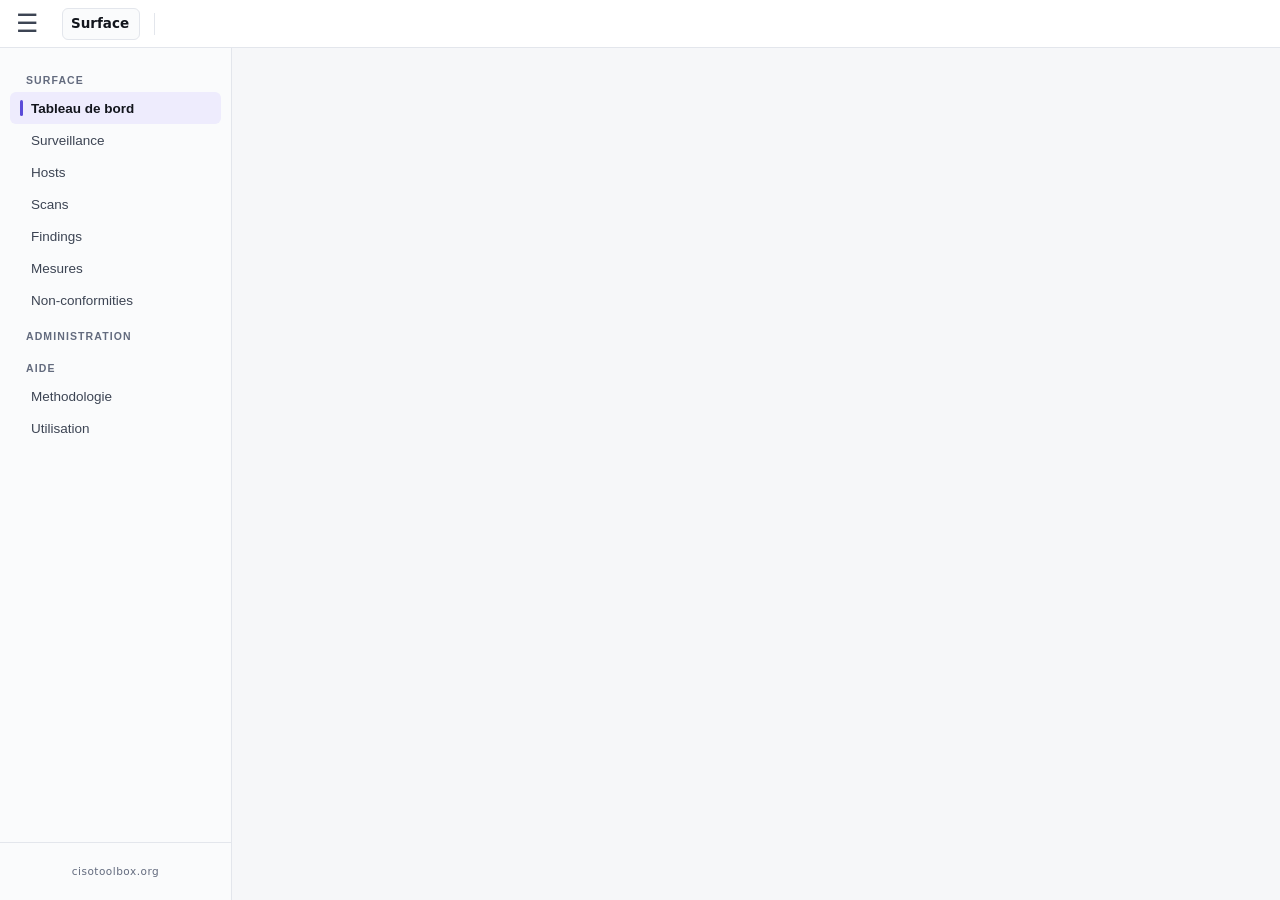
==== commit db194f4b: "chore: sync CISO Toolbox surface" ====
--- a/app/login.html
+++ b/app/login.html
@@ -3,7 +3,7 @@
 <head>
 <meta charset="UTF-8">
 <meta name="viewport" content="width=device-width, initial-scale=1.0">
-<title>Access Review — Sign in</title>
+<title>Surface — Sign in</title>
 <link rel="icon" type="image/svg+xml" href="favicon.svg">
 <link rel="stylesheet" href="css/cisotoolbox.css">
 <link rel="stylesheet" href="css/login.css">
@@ -11,8 +11,8 @@
 <body>
 
 <div class="login-card">
-    <div class="login-logo">Access Review</div>
-    <div class="login-subtitle">Sign in to manage access rights reviews</div>
+    <div class="login-logo">Surface</div>
+    <div class="login-subtitle">Sign in to monitor your external attack surface</div>
 
     <div id="login-error" class="ct-hidden login-error"></div>
 
--- a/app/css/cisotoolbox.css
+++ b/app/css/cisotoolbox.css
@@ -1,7 +1,7 @@
 /* -----------------------------------------------------------------------------
-   REPLICATED from the private shared repository (shared/css/cisotoolbox.css).
-   DO NOT EDIT HERE - changes will be overwritten by the next propagation run.
-   Fix the master in the shared repository and re-propagate. See CONTRIBUTING.md.
+   Generated file - do not edit.
+   It is overwritten at every release; a change made here is lost.
+   See CONTRIBUTING.md.
    ----------------------------------------------------------------------------- */
 /* ── CISO Toolbox — Shared CSS ─────────────────────────────────────
    UI v2 design system (SPEC-implementationv2.md).
@@ -23,46 +23,54 @@
 
 /* ═══════════════════ 1. DESIGN TOKENS (SPEC §1) ═══════════════════ */
 :root {
-  /* Neutres */
+  /* Neutrals */
   --ct-canvas:       #f6f7f9;
   --ct-surface:      #ffffff;
   --ct-surface-2:    #fafbfc;
   --ct-line-soft:    #eef0f4;
   --ct-line:         #e3e6ec;
-  --ct-line-strong:  #cbd1dc;   /* separateurs decoratifs — pas un contour de cible */
-  /* Contour des cibles de SAISIE. --ct-line-strong tient 1,53:1, largement sous le
-     seuil non textuel de 3:1 (WCAG 1.4.11) : un champ vide n'avait aucun contour
-     perceptible. Token distinct plutot que relevement de line-strong — l'exigence
-     porte sur les controles, et relever le token global redessinerait les dix
-     modules d'un coup. */
+  --ct-line-strong:  #cbd1dc;   /* decorative separators — not a target outline */
+  /* Outline of INPUT targets. --ct-line-strong sits at 1.53:1, far below the
+     3:1 non-text threshold (WCAG 1.4.11): an empty field had no perceptible
+     outline. A distinct token rather than raising line-strong — the requirement
+     applies to controls, and raising the global token would redraw all ten
+     modules at once. */
   --ct-line-field:   #8b909b;
   --ct-ink:          #12151c;
   --ct-ink-1:        #3c4453;
-  --ct-ink-2:        #6b7488;
-  /* NON TEXTUEL. A 3,09:1 il ne peut pas porter de texte, et toute valeur qui
-     atteindrait 4,5:1 se confondrait avec --ct-ink-2 (4,69:1) : trois gris de
-     texte ne tiennent pas dans l'echelle. On en garde deux, et ink-3 devient le
-     gris des elements decoratifs — seuil 3:1, WCAG 1.4.11. Le seul usage restant
-     est l'icone d'etat vide ; tout texte qui l'utilisait est passe a ink-2. */
+  /* Muted text. #6b7488 cleared 4.5:1 on the white surface only: it fell to
+     4.37 on the page canvas, 4.23 on active or hovered rows (-neutral-tint),
+     4.03 on selected ones (-accent-tint) and 4.00 on critical-tinted rows.
+     Same hue, one step darker: 4.5:1 or more on the surfaces, the page,
+     active and selected rows and the tone tints (lowest 4.55, critical). */
+  --ct-ink-2:        #636b7e;
+  /* NON-TEXT. At 3.09:1 it cannot carry text, and any value that
+     reached 4.5:1 would blur into --ct-ink-2 (5.34:1): three text grays
+     don't fit in the scale. We keep two, and ink-3 becomes the gray of
+     decorative elements — 3:1 threshold, WCAG 1.4.11. The only remaining
+     use is the empty-state icon; all text that used it moved to ink-2. */
   --ct-ink-3:        #8a93a4;
-  --ct-ink-disabled: #798294;   /* etait #9aa2b1 : 2,32:1 sur -neutral-tint, illisible,
-                                   alors que le sombre heritait 5,52:1. Le desactive
-                                   echappe formellement a AA, mais pas au bon sens :
-                                   un meme etat doit se lire pareil dans les deux themes. */
-
-  /* Accent — action et sélection UNIQUEMENT */
-  /* Encre posee sur un aplat ACCENT. Blanche dans les deux themes, contrairement
-     a --ct-onsolid qui s'inverse : l'accent sombre a ete assombri (passe 2, option B)
-     precisement pour continuer a porter du blanc, la ou les aplats de severite,
-     eux, s'eclaircissent vraiment en sombre. Deux encres parce que deux
-     comportements, pas par gout de la nuance. */
+  --ct-ink-disabled: #798294;   /* was #9aa2b1: 2.32:1 on -neutral-tint, unreadable,
+                                   while dark inherited 5.52:1. Disabled formally
+                                   escapes AA, but not common sense: the same
+                                   state must read the same in both themes. */
+
+  /* Accent — action and selection ONLY */
+  /* Ink laid on an ACCENT solid. White in both themes, unlike
+     --ct-onsolid which inverts: the dark accent was darkened (pass 2, option B)
+     precisely to keep carrying white, where the severity solids, for their
+     part, genuinely lighten in dark. Two inks because two behaviors,
+     not out of a taste for nuance. */
   --ct-onaccent:     #fff;
-  /* Voile des surcouches (modale, aide, historique). Noir translucide dans les
-     deux themes : c'est l'assombrissement du fond qui fait la surcouche, il ne
-     s'inverse pas. Token parce que la valeur est repetee a quatre endroits. */
+  /* Overlay veil (modal, help, history). Translucent black in both
+     themes: it is the darkening of the background that makes the overlay, it
+     does not invert. A token because the value is repeated in four places. */
   --ct-scrim:        rgba(0,0,0,0.45);
-  /* Fond des blocs de code / d'exemple. Sombre dans les DEUX themes, comme
-     une console : c'est une convention de lecture, pas une surface d'interface. */
+  /* Deeper veil, for a fullscreen image viewer: there the background must
+     disappear, not merely recede. Same reasoning, one level down. */
+  --ct-scrim-deep:   rgba(0,0,0,0.85);
+  /* Background of code / example blocks. Dark in BOTH themes, like
+     a console: it is a reading convention, not an interface surface. */
   --ct-code-bg:      #0f172a;
 
   --ct-accent:       #5a4bd8;
@@ -70,21 +78,32 @@
   --ct-accent-tint:  #eeecfd;
   --ct-accent-ink:   #3f32a8;
 
-  /* Sévérité — données UNIQUEMENT.
-     Trois grades par ton, mêmes hues, même encre (-ink) :
-     -tint pour un badge · -fill pour un aplat (cellule de matrice, chip de
-     score) · base (solid) pour un liseré, une jauge ou un survol destructif. */
+  /* Severity — data ONLY.
+     Three grades per tone, same hues, same ink (-ink):
+     -tint for a badge · -fill for a solid area (matrix cell, score
+     chip) · base (solid) for an edge strip, a gauge or a destructive hover. */
   --ct-critical:      #b3261e;  --ct-critical-tint: #fbe9e7;  --ct-critical-fill: #e7bcb9;  --ct-critical-ink: #8c1d18;
+  /* A deeper red than --ct-critical for the most-severe level of a scale, so a
+     "critical" segment stays distinct from an "elevated" one on charts. */
+  --ct-critical-strong: #7a0f16;
   --ct-high:          #c2410c;  --ct-high-tint:     #fdeee3;  --ct-high-fill:     #eecabb;  --ct-high-ink:     #8f3009;
   --ct-medium:        #a16207;  --ct-medium-tint:   #fdf4dc;  --ct-medium-fill:   #e8d8c1;  --ct-medium-ink:   #7c4a05;
   --ct-low:           #15803d;  --ct-low-tint:      #e7f4ec;  --ct-low-fill:      #c4dfce;  --ct-low-ink:      #116233;
   --ct-info:          #3f6d8c;  --ct-info-tint:     #e9f0f5;  --ct-info-fill:     #c3d2db;  --ct-info-ink:     #2f536b;
   --ct-neutral:       #6b7488;  --ct-neutral-tint:  #f2f3f7;  --ct-neutral-fill:  #d7d9df;  --ct-neutral-ink:  #4c5566;
 
-  /* Encre posée sur un aplat de couleur base (solid) — s'inverse en dark. */
+  /* Categorical series — IDENTITY hues for multi-series charts (donut, bar
+     legends), never a severity. Depth matched to the severity solids above
+     (700-ish) so a chart never mixes muted theme tones with raw vivid hexes:
+     that mix is what made the light theme look garish (FEAT-43 review). */
+  --ct-cat-violet: #7c3aed;  --ct-cat-indigo: #4f46e5;  --ct-cat-cyan:   #0e7490;
+  --ct-cat-teal:   #0f766e;  --ct-cat-pink:   #be185d;  --ct-cat-purple: #9333ea;
+  --ct-cat-amber:  #b45309;
+
+  /* Ink laid on a base-color (solid) area — inverts in dark. */
   --ct-onsolid: #fff;
 
-  /* Typo */
+  /* Typography */
   --ct-font:      'IBM Plex Sans', system-ui, -apple-system, sans-serif;
   --ct-font-mono: 'IBM Plex Mono', ui-monospace, monospace;
 
@@ -96,23 +115,23 @@
   --ct-text-meta:    12px;
   --ct-text-label:   11px;
 
-  /* Rayons */
+  /* Radii */
   --ct-r-sm: 4px;  --ct-r-md: 6px;  --ct-r-lg: 8px;  --ct-r-xl: 12px;  --ct-r-pill: 999px;
 
-  /* Espacement */
+  /* Spacing */
   --ct-s1: 4px; --ct-s2: 8px; --ct-s3: 12px; --ct-s4: 16px;
   --ct-s5: 20px; --ct-s6: 24px; --ct-s8: 32px; --ct-s12: 48px;
 
-  /* Hauteurs de contrôle */
-  /* xs sert les contextes denses : fleches de reordonnancement dans un tableau,
-     actions d'une carte de rail. C'est un troisieme cran sur l'axe md -> sm,
-     pas un concept nouveau. */
+  /* Control heights */
+  /* xs serves dense contexts: reordering arrows in a table,
+     actions on a rail card. It is a third notch on the md -> sm axis,
+     not a new concept. */
   --ct-h-xs: 22px;  --ct-h-sm: 28px;  --ct-h-md: 34px;
-  /* Hauteur par défaut d'un bouton : plus courte qu'un champ (34), un cran
-     au-dessus d'un bouton de modale (~27). --ct-h-md reste réservé aux champs. */
+  /* Default button height: shorter than a field (34), one notch
+     above a modal button (~27). --ct-h-md stays reserved for fields. */
   --ct-h-btn: 30px;
 
-  /* Élévation */
+  /* Elevation */
   --ct-shadow-card:    0 1px 2px rgba(18,21,28,0.05);
   --ct-shadow-overlay: 0 20px 48px -12px rgba(18,21,28,0.28);
 
@@ -122,13 +141,13 @@
 
   --ct-focus: 0 0 0 3px rgba(90,75,216,0.28);
 
-  /* Compléments (§1) */
+  /* Complements (§1) */
   --ct-line-hover:  #aab2c0;
   --ct-focus-soft:  0 0 0 3px rgba(90,75,216,0.18);
   --ct-danger-tint: #fdeeec;
   --ct-danger-line: #e9cdc9;
 
-  /* Identité des modules (§5) — teinte de fond / encre, jamais un ton de sévérité */
+  /* Module identity (§5) — background tint / ink, never a severity tone */
   --ct-mod-risk-tint:#e9edf1; --ct-mod-risk-ink:#2c3e50;
   --ct-mod-compliance-tint:#eeecfd; --ct-mod-compliance-ink:#4b3fbd;
   --ct-mod-audit-tint:#e4f2e8; --ct-mod-audit-ink:#186334;
@@ -151,34 +170,42 @@
   --ct-surface-2:   #21252f;
   --ct-line-soft:   #262b36;
   --ct-line:        #2b313d;
-  --ct-line-strong: #3a4150;   /* separateurs decoratifs */
-  --ct-line-field:  #6a7182;   /* contour des cibles de saisie — voir bloc clair */
+  --ct-line-strong: #3a4150;   /* decorative separators */
+  --ct-line-field:  #6a7182;   /* outline of input targets — see light block */
   --ct-ink:         #f2f4f8;
   --ct-ink-1:       #c3c9d4;
   --ct-ink-2:       #99a1b0;
-  --ct-ink-3:       #79818f;   /* non textuel — voir le bloc clair */
-
-  /* Passe 2, option B : l'accent sombre etait eclairci pour se detacher de la
-     surface, au point de ne plus porter de blanc (4,01:1, et 3,12:1 au survol).
-     On l'assombrit plutot que d'inverser l'encre : un bouton primaire se reconnait
-     autant a sa structure — encre claire sur fond sature — qu'a sa couleur, et
-     l'inverser d'un theme a l'autre la retourne. --ct-onsolid reste ainsi cantonne
-     aux aplats de severite, qui eux s'eclaircissent reellement en sombre. */
+  --ct-ink-3:       #79818f;   /* non-text — see light block */
+
+  /* Pass 2, option B: the dark accent had been lightened to stand out from the
+     surface, to the point of no longer carrying white (4.01:1, and 3.12:1 on hover).
+     We darken it rather than inverting the ink: a primary button is recognized
+     as much by its structure — light ink on saturated fill — as by its color, and
+     inverting it from one theme to the other flips that structure. --ct-onsolid thus
+     stays confined to the severity solids, which genuinely lighten in dark. */
   --ct-accent:       #6656e2;
   --ct-accent-hover: #6f60e5;
   --ct-accent-tint:  #2e2757;
   --ct-accent-ink:   #b9aefb;
 
   --ct-critical: #e8695f;  --ct-critical-tint: #3a1e1b;  --ct-critical-fill: #613333;  --ct-critical-ink: #f0a49c;
+  /* Deeper/more saturated than --ct-critical so the most-severe level stays
+     readable and distinct on a dark background. */
+  --ct-critical-strong: #c62828;
   --ct-high:     #e08542;  --ct-high-tint:     #3a2415;  --ct-high-fill:     #5a3b27;  --ct-high-ink:     #efab77;
   --ct-medium:   #d9a23c;  --ct-medium-tint:   #332a12;  --ct-medium-fill:   #584625;  --ct-medium-ink:   #e2c069;
   --ct-low:      #4caf6d;  --ct-low-tint:      #16301f;  --ct-low-fill:      #244936;  --ct-low-ink:      #7ecb96;
   --ct-info:     #6aa3c4;  --ct-info-tint:     #14262f;  --ct-info-fill:     #324959;  --ct-info-ink:     #9cc8de;
   --ct-neutral:  #79818f;  --ct-neutral-tint:  #262b36;  --ct-neutral-fill:  #464c56;  --ct-neutral-ink:  #c3c9d4;
 
-  /* Les aplats de sévérité s'éclaircissent en dark : l'encre posée dessus s'inverse. */
+  /* Categorical series lighten in dark, like the severity solids. */
+  --ct-cat-violet: #a78bfa;  --ct-cat-indigo: #818cf8;  --ct-cat-cyan:   #22d3ee;
+  --ct-cat-teal:   #2dd4bf;  --ct-cat-pink:   #f472b6;  --ct-cat-purple: #c084fc;
+  --ct-cat-amber:  #fbbf24;
+
+  /* Severity solids lighten in dark: the ink laid on them inverts. */
   --ct-onsolid: #11121a;
-  /* Halo de focus : reste indigo (état d'interaction), recalé sur l'accent dark. */
+  /* Focus halo: stays indigo (interaction state), realigned on the dark accent. */
   --ct-focus: 0 0 0 3px rgba(122,108,240,0.35);
 
   --ct-shadow-card:    none;
@@ -202,16 +229,16 @@
 }
 
 /* ═══════════ 2. LEGACY RAIL LITERAL ══════════════════════════════════
-   Le bloc d'alias de transition (--blue, --border, --text-muted…) est
-   supprime : plus aucun consommateur dans l'arbre. Seul --sidebar-bg
-   subsiste, c'est un literal et non un alias. */
+   The transition-alias block (--blue, --border, --text-muted…) is
+   removed: no consumer left in the tree. Only --sidebar-bg
+   remains; it is a literal, not an alias. */
 :root {
   --sidebar-bg:   #0f172a;   /* legacy dark rail — stays literal until removed */
 }
 
 /* ═══════════════════ 3. @font-face (deferred) ═══════════════════
-   woff2 files not shipped yet — the stack falls back to system-ui until
-   they land in shared/fonts/. Drop the files and typography activates.  */
+   woff2 files ship in ../fonts/, next to this stylesheet; while they load,
+   or if they are absent, the stack falls back to system-ui.  */
 @font-face { font-family:'IBM Plex Sans'; font-weight:400; font-display:swap; src:url('../fonts/IBMPlexSans-Regular.woff2') format('woff2'); }
 @font-face { font-family:'IBM Plex Sans'; font-weight:500; font-display:swap; src:url('../fonts/IBMPlexSans-Medium.woff2') format('woff2'); }
 @font-face { font-family:'IBM Plex Sans'; font-weight:600; font-display:swap; src:url('../fonts/IBMPlexSans-SemiBold.woff2') format('woff2'); }
@@ -258,9 +285,9 @@
 .ct-btn[data-icon] { width: var(--ct-h-btn); padding: 0; }
 .ct-btn[data-icon][data-size="sm"] { width: var(--ct-h-sm); }
 .ct-btn[data-icon][data-size="xs"] { width: var(--ct-h-xs); }
-/* La spec nomme quatre variantes ; "neutral" est le dessin par defaut du
-   .ct-btn nu. On le declare quand meme : un appelant ne doit pas avoir a
-   savoir que l'absence d'attribut signifie quelque chose. */
+/* The spec names four variants; "neutral" is the default drawing of the
+   bare .ct-btn. We declare it anyway: a caller must not have to
+   know that the absence of the attribute means something. */
 .ct-btn[data-variant="neutral"] { /* = .ct-btn */ }
 .ct-btn[data-variant="primary"] { background: var(--ct-accent); border-color: var(--ct-accent); color: var(--ct-onaccent); }
 .ct-btn[data-variant="primary"]:hover { background: var(--ct-accent-hover); border-color: var(--ct-accent-hover); }
@@ -268,11 +295,11 @@
 .ct-btn[data-variant="ghost"]:hover { background: var(--ct-line-soft); border-color: transparent; color: var(--ct-ink); }
 .ct-btn[data-variant="danger"] { background: var(--ct-danger-tint); border-color: var(--ct-danger-line); color: var(--ct-critical-ink); }
 .ct-btn[data-variant="danger"]:hover { background: var(--ct-critical); border-color: var(--ct-critical); color: var(--ct-onsolid); }
-/* Bouton d'action IA (étoile) : modificateur de .ct-btn. L'accent du système
-   est déjà l'indigo « IA » ; on l'applique en version teintée pour distinguer
-   ces actions des boutons ordinaires sans rivaliser avec le primary. Toujours
-   combiné à .ct-btn, jamais à une variante. Thémé clair/sombre par les jetons.
-   Placé après les variantes pour l'emporter à spécificité (0,2,0) égale. */
+/* AI action button (star): a .ct-btn modifier. The system accent is
+   already the "AI" indigo; we apply it in a tinted version to distinguish
+   these actions from ordinary buttons without competing with the primary. Always
+   combined with .ct-btn, never with a variant. Light/dark themed via the tokens.
+   Placed after the variants to win at equal (0, 2, 0) specificity. */
 .ct-btn.btn-ai { background: var(--ct-accent); border-color: var(--ct-accent); color: var(--ct-onaccent); }
 .ct-btn.btn-ai:hover { background: var(--ct-accent-tint); border-color: var(--ct-accent-tint); color: var(--ct-accent-ink); }
 .ct-btn:disabled, .ct-btn[aria-disabled="true"] {
@@ -282,11 +309,11 @@
 .ct-btngroup { display: flex; gap: var(--ct-s2); align-items: center; flex-wrap: wrap; }
 
 /* 9.3 .ct-ref  (.ct-badge deferred — see header) */
-/* Variante dense, alignée sur .ct-badge[data-size="sm"] : mêmes 10,5px, même
-   resserrement. Elle existe pour les contextes où la référence accompagne un
-   contenu court — une carte de kanban, une cellule — et où la taille de base
-   pèse plus que ce qu'elle désigne. Une variante nommée dans le socle, pas un
-   font-size posé sur place : c'est la seule forme qui reste vraie partout. */
+/* Dense variant, aligned on .ct-badge[data-size="sm"]: same 10.5px, same
+   tightening. It exists for contexts where the reference accompanies a
+   short content — a kanban card, a cell — and where the base size
+   weighs more than what it designates. A named variant in the foundation, not a
+   font-size dropped in place: that is the only form that stays true everywhere. */
 .ct-ref[data-size="sm"] { height: 18px; padding: 0 7px; font-size: 10.5px; }
 
 .ct-ref {
@@ -295,65 +322,83 @@
   background: var(--ct-neutral-tint); color: var(--ct-ink-1);
   font-family: var(--ct-font-mono); font-size: 11px; font-weight: 500; white-space: nowrap;
 }
-.ct-ref[data-module="risk"]       { background: var(--ct-mod-risk-tint);       color: var(--ct-mod-risk-ink);       border-color: transparent; }
+.ct-ref[data-module="risk"] { background: var(--ct-mod-risk-tint);       color: var(--ct-mod-risk-ink);       border-color: transparent; }
 .ct-ref[data-module="compliance"] { background: var(--ct-mod-compliance-tint); color: var(--ct-mod-compliance-ink); border-color: transparent; }
-.ct-ref[data-module="audit"]      { background: var(--ct-mod-audit-tint);      color: var(--ct-mod-audit-ink);      border-color: transparent; }
-.ct-ref[data-module="vendor"]     { background: var(--ct-mod-vendor-tint);     color: var(--ct-mod-vendor-ink);     border-color: transparent; }
-.ct-ref[data-module="asset"]      { background: var(--ct-mod-asset-tint);      color: var(--ct-mod-asset-ink);      border-color: transparent; }
-.ct-ref[data-module="access"]     { background: var(--ct-mod-access-tint);     color: var(--ct-mod-access-ink);     border-color: transparent; }
-.ct-ref[data-module="surface"]    { background: var(--ct-mod-surface-tint);    color: var(--ct-mod-surface-ink);    border-color: transparent; }
-.ct-ref[data-module="appsec"]     { background: var(--ct-mod-appsec-tint);     color: var(--ct-mod-appsec-ink);     border-color: transparent; }
-.ct-ref[data-module="scan"]       { background: var(--ct-mod-scan-tint);       color: var(--ct-mod-scan-ink);       border-color: transparent; }
-.ct-ref[data-module="pilot"]      { background: var(--ct-mod-pilot-tint);      color: var(--ct-mod-pilot-ink);      border-color: transparent; }
+.ct-ref[data-module="audit"] { background: var(--ct-mod-audit-tint);      color: var(--ct-mod-audit-ink);      border-color: transparent; }
+.ct-ref[data-module="vendor"] { background: var(--ct-mod-vendor-tint);     color: var(--ct-mod-vendor-ink);     border-color: transparent; }
+.ct-ref[data-module="asset"] { background: var(--ct-mod-asset-tint);      color: var(--ct-mod-asset-ink);      border-color: transparent; }
+.ct-ref[data-module="access"] { background: var(--ct-mod-access-tint);     color: var(--ct-mod-access-ink);     border-color: transparent; }
+.ct-ref[data-module="surface"] { background: var(--ct-mod-surface-tint);    color: var(--ct-mod-surface-ink);    border-color: transparent; }
+.ct-ref[data-module="appsec"] { background: var(--ct-mod-appsec-tint);     color: var(--ct-mod-appsec-ink);     border-color: transparent; }
+.ct-ref[data-module="scan"] { background: var(--ct-mod-scan-tint);       color: var(--ct-mod-scan-ink);       border-color: transparent; }
+.ct-ref[data-module="pilot"] { background: var(--ct-mod-pilot-tint);      color: var(--ct-mod-pilot-ink);      border-color: transparent; }
 
 /* 9.3b .ct-badge — semantic tone system (tinted by default, [data-fill] solid) */
 .ct-badge { display: inline-flex; align-items: center; gap: 4px; padding: 1px 7px; border-radius: var(--ct-r-pill);
   font-size: 11px; font-weight: 600; line-height: 1.5; white-space: nowrap;
-  /* Cas par defaut, sans data-tone : lisible plutot qu'invisible. Un appel sans
-     ton reste un bug d'appelant, mais il ne doit pas produire un badge fantome. */
+  /* Default case, without data-tone: readable rather than invisible. A call with
+     no tone remains a caller bug, but it must not produce a ghost badge. */
   background: var(--ct-neutral-tint); color: var(--ct-ink); }
 .ct-badge[data-size="sm"] { padding: 1px 6px; font-size: 10.5px; }
-/* « En cours » : un état, pas une couleur. Il vivait dans Surface sous la forme
-   d'une animation attachée à .job-running, donc invisible aux autres modules
-   qui ont pourtant des traitements en cours. Attribut nu, comme data-fill. */
+/* "Running": a state, not a color. It lived in Surface as an
+   animation attached to .job-running, hence invisible to the other modules
+   which nevertheless have jobs in progress. Bare attribute, like data-fill. */
 .ct-badge[data-live] { animation: ct-pulse 1.5s ease-in-out infinite; }
 @keyframes ct-pulse { 0%, 100% { opacity: 1; } 50% { opacity: 0.55; } }
+/* A scrollable checklist inside a modal (e.g. the measures of a remediation). */
+/* Inline form feedback (modals): the list of what is missing, and the fields
+   concerned. Required fields carry a marker in their label. */
+.ct-form-errors { background: var(--ct-critical-tint); color: var(--ct-critical-ink); border-left: 3px solid var(--ct-critical);
+  padding: 8px 10px; border-radius: var(--ct-r-sm); font-size: 12.5px; margin-bottom: 10px; }
+.ct-form-errors ul { margin: 4px 0 0 16px; padding: 0; }
+.ct-field-error { outline: 2px solid var(--ct-critical) !important; outline-offset: -1px; }
+.ct-req { color: var(--ct-critical); margin-left: 2px; }
+/* Row a navigation lands on (e.g. "see the requirement"): flashed, then plain. */
+@keyframes ct-row-target { 0%, 60% { box-shadow: inset 0 0 0 2px var(--ct-accent); } 100% { box-shadow: none; } }
+.ct-row-target > td { animation: ct-row-target 3s ease-out 1; }
 @media (prefers-reduced-motion: reduce) {
-    /* Le clignotement est un confort de lecture, pas une information : le ton
-       porte déjà l'état. On le coupe pour qui l'a demandé. */
+    /* The pulsing is a reading comfort, not information: the tone
+       already carries the state. We turn it off for whoever asked for that. */
     .ct-badge[data-live] { animation: none; }
 }
 .ct-badge[data-tone="critical"] { background: var(--ct-critical-tint); color: var(--ct-critical-ink); }
-.ct-badge[data-tone="high"]     { background: var(--ct-high-tint);     color: var(--ct-high-ink); }
-.ct-badge[data-tone="medium"]   { background: var(--ct-medium-tint);   color: var(--ct-medium-ink); }
-.ct-badge[data-tone="low"]      { background: var(--ct-low-tint);      color: var(--ct-low-ink); }
-.ct-badge[data-tone="info"]     { background: var(--ct-info-tint);     color: var(--ct-info-ink); }
-.ct-badge[data-tone="neutral"]  { background: var(--ct-neutral-tint);  color: var(--ct-neutral-ink); }
-.ct-badge[data-tone="accent"]   { background: var(--ct-accent-tint);   color: var(--ct-accent-ink); }
+.ct-badge[data-tone="high"] { background: var(--ct-high-tint);     color: var(--ct-high-ink); }
+.ct-badge[data-tone="medium"] { background: var(--ct-medium-tint);   color: var(--ct-medium-ink); }
+.ct-badge[data-tone="low"] { background: var(--ct-low-tint);      color: var(--ct-low-ink); }
+.ct-badge[data-tone="info"] { background: var(--ct-info-tint);     color: var(--ct-info-ink); }
+.ct-badge[data-tone="neutral"] { background: var(--ct-neutral-tint);  color: var(--ct-neutral-ink); }
+.ct-badge[data-tone="accent"] { background: var(--ct-accent-tint);   color: var(--ct-accent-ink); }
 /* [data-fill] — solid, only when the badge IS the value (computed cells) */
 .ct-badge[data-fill][data-tone="critical"] { background: var(--ct-critical); color: var(--ct-onsolid); }
-.ct-badge[data-fill][data-tone="high"]     { background: var(--ct-high);     color: var(--ct-onsolid); }
-.ct-badge[data-fill][data-tone="medium"]   { background: var(--ct-medium);   color: var(--ct-onsolid); }
-.ct-badge[data-fill][data-tone="low"]      { background: var(--ct-low);      color: var(--ct-onsolid); }
-.ct-badge[data-fill][data-tone="info"]     { background: var(--ct-info);     color: var(--ct-onsolid); }
-.ct-badge[data-fill][data-tone="neutral"]  { background: var(--ct-neutral);  color: var(--ct-onsolid); }
-.ct-badge[data-fill][data-tone="accent"]   { background: var(--ct-accent);   color: var(--ct-onaccent); }
+.ct-badge[data-fill][data-tone="high"] { background: var(--ct-high);     color: var(--ct-onsolid); }
+.ct-badge[data-fill][data-tone="medium"] { background: var(--ct-medium);   color: var(--ct-onsolid); }
+.ct-badge[data-fill][data-tone="low"] { background: var(--ct-low);      color: var(--ct-onsolid); }
+.ct-badge[data-fill][data-tone="info"] { background: var(--ct-info);     color: var(--ct-onsolid); }
+.ct-badge[data-fill][data-tone="neutral"] { background: var(--ct-neutral);  color: var(--ct-onsolid); }
+.ct-badge[data-fill][data-tone="accent"] { background: var(--ct-accent);   color: var(--ct-onaccent); }
 
 /* 9.4 .ct-field · .ct-input */
 .ct-field { display: flex; flex-direction: column; gap: 6px; }
-/* L'espacement ENTRE champs manquait au socle : .ct-field ne réglait que
-   l'écart interne libellé / saisie. Surface et AppSec le compensaient chacun
-   par un margin-bottom local — supprimé comme collision, ce qui a collé les
-   champs de leurs modales. La règle appartient au socle, pas aux modules.
-   Sur le sélecteur adjacent, donc sans marge orpheline après le dernier champ. */
+/* The spacing BETWEEN fields was missing from the foundation: .ct-field only set
+   the internal label / input gap. Surface and AppSec each compensated for it
+   with a local margin-bottom — removed as a collision, which glued together the
+   fields of their modals. The rule belongs to the foundation, not the modules.
+   On the adjacent selector, hence no orphan margin after the last field. */
 .ct-field + .ct-field { margin-top: 14px; }
-/* Conteneur de formulaire (spec §2). Quand le balisage l'adopte, c'est le gap
-   qui porte l'espacement et la règle adjacente s'efface — une seule valeur
-   visible, jamais deux qui s'additionnent. */
+/* Form container (spec §2). When the markup adopts it, the gap
+   carries the spacing and the adjacent rule steps aside — a single visible
+   value, never two adding up. */
 .ct-form { display: flex; flex-direction: column; gap: 14px; }
 .ct-form .ct-field + .ct-field { margin-top: 0; }
-.ct-form-grid { display: grid; grid-template-columns: repeat(auto-fit, minmax(220px, 1fr)); gap: 14px; }
+/* The socle form grid: two equal columns on a wide screen, one below 768 px
+   (see the breakpoint further down). data-cols="3" gives three equal columns,
+   data-cols="2-1" a wide field beside a narrow one (host and port). */
+.ct-form-grid { display: grid; grid-template-columns: 1fr 1fr; gap: 10px; }
+.ct-form-grid[data-cols="3"] { grid-template-columns: repeat(3, 1fr); }
+.ct-form-grid[data-cols="2-1"] { grid-template-columns: 2fr 1fr; }
 .ct-form-grid .ct-field + .ct-field { margin-top: 0; }
+/* Hoisted from access.css and Pilot.css, where it was declared identically. */
+.ct-form-grid > .ct-form-row { margin-bottom: 0; }
 .ct-form-actions { display: flex; gap: 8px; justify-content: flex-end; align-items: center; }
 .ct-label { font-size: var(--ct-text-label); font-weight: 600; letter-spacing: 1px; text-transform: uppercase; color: var(--ct-ink-2); }
 .ct-input, .ct-select, .ct-textarea {
@@ -367,10 +412,10 @@
 .ct-input:focus, .ct-select:focus, .ct-textarea:focus { outline: none; border-color: var(--ct-accent); box-shadow: var(--ct-focus-soft); }
 .ct-input::placeholder, .ct-textarea::placeholder { color: var(--ct-ink-disabled); }
 
-/* .ct-filter — select de barre d'outils, au-dessus d'une liste ou d'un
-   tableau. Ce n'est pas un champ de formulaire : il se dimensionne a son
-   contenu au lieu de prendre toute la largeur, et adopte la hauteur sm pour
-   s'aligner sur les boutons de la meme barre. */
+/* .ct-filter — toolbar select, sitting above a list or a
+   table. It is not a form field: it sizes to its
+   content instead of taking the full width, and adopts the sm height to
+   align with the buttons of the same bar. */
 .ct-filter {
   font-family: inherit; font-size: var(--ct-text-meta);
   height: var(--ct-h-sm); width: auto; min-width: 110px; max-width: 240px;
@@ -381,9 +426,9 @@
 .ct-filter:focus { outline: none; border-color: var(--ct-accent); box-shadow: var(--ct-focus-soft); }
 .ct-input:disabled, .ct-select:disabled { background: var(--ct-neutral-tint); color: var(--ct-ink-disabled); cursor: not-allowed; }
 .ct-input[data-size="sm"], .ct-select[data-size="sm"] { height: 30px; font-size: var(--ct-text-data); }
-/* xs : pour les champs en cellule de tableau, alignés sur input de cellule (~24) et bouton xs (22). */
+/* xs: for fields in table cells, aligned on the cell input (~24) and the xs button (22). */
 .ct-input[data-size="xs"], .ct-select[data-size="xs"] { height: 24px; padding: 0 8px; font-size: var(--ct-text-meta); }
-.ct-hint  { font-size: var(--ct-text-meta); color: var(--ct-ink-2); line-height: 1.5; }
+.ct-hint { font-size: var(--ct-text-meta); color: var(--ct-ink-2); line-height: 1.5; }
 .ct-error { font-size: var(--ct-text-meta); color: var(--ct-critical-ink); line-height: 1.5; }
 [aria-invalid="true"] { border-color: var(--ct-critical); }
 
@@ -409,17 +454,17 @@
   font-size: 12.5px; font-weight: 500; cursor: pointer;
 }
 .ct-choice > button[aria-pressed="true"] { background: var(--ct-accent); border-color: var(--ct-accent); color: var(--ct-onaccent); }
-/* Un choix peut porter un jugement et pas seulement une selection : la decision
-   de revue est verte ou rouge. On reutilise le vocabulaire de tons plutot que
-   d'inventer des noms d'etat. Le ton ne s'applique qu'a l'option retenue. */
-.ct-choice > button[aria-pressed="true"][data-tone="low"]      { background: var(--ct-low);      border-color: var(--ct-low);      color: var(--ct-onsolid); }
+/* A choice can carry a judgment and not just a selection: the review
+   decision is green or red. We reuse the tone vocabulary rather than
+   inventing state names. The tone only applies to the selected option. */
+.ct-choice > button[aria-pressed="true"][data-tone="low"] { background: var(--ct-low);      border-color: var(--ct-low);      color: var(--ct-onsolid); }
 .ct-choice > button[aria-pressed="true"][data-tone="critical"] { background: var(--ct-critical); border-color: var(--ct-critical); color: var(--ct-onsolid); }
-.ct-choice > button[aria-pressed="true"][data-tone="high"]     { background: var(--ct-high);     border-color: var(--ct-high);     color: var(--ct-onsolid); }
+.ct-choice > button[aria-pressed="true"][data-tone="high"] { background: var(--ct-high);     border-color: var(--ct-high);     color: var(--ct-onsolid); }
 .ct-choice[data-size="xs"] > button { height: var(--ct-h-xs); min-width: var(--ct-h-xs); padding: 0 6px; font-size: 11px; }
 .ct-choice[data-mono] > button { font-family: var(--ct-font-mono); }
 
-/* Infobulle au survol, alimentee par data-tip. Le motif etait duplique dans
-   Pilot et Risk sous .catalog-btn-sm:hover::after. */
+/* Hover tooltip, fed by data-tip. The pattern was duplicated in
+   Pilot and Risk under .catalog-btn-sm:hover::after. */
 .ct-tip { position: relative; }
 .ct-tip[data-tip]:hover::after {
   content: attr(data-tip); position: absolute; bottom: 100%; left: 50%;
@@ -446,8 +491,7 @@
 .ct-kpi[data-tone="medium"]   .ct-kpi-tone { background: var(--ct-medium); }
 .ct-kpi[data-tone="low"]      .ct-kpi-tone { background: var(--ct-low); }
 .ct-kpi[data-tone="info"]     .ct-kpi-tone { background: var(--ct-info); }
-/* Emphase "value" : la valeur prend l'encre du ton (criticité). Jetons -ink,
-   AA 6,5-9:1. Défaut = valeur neutre + liseré seul. (audit v2 §04) */
+/* "value" emphasis: the value takes the tone ink (criticality). -ink tokens, AA 6, 5-9:1. Default = neutral value + border only. (audit v2 §04) */
 .ct-kpi[data-emphasis="value"][data-tone="critical"] .ct-kpi-value { color: var(--ct-critical-ink); }
 .ct-kpi[data-emphasis="value"][data-tone="high"]     .ct-kpi-value { color: var(--ct-high-ink); }
 .ct-kpi[data-emphasis="value"][data-tone="medium"]   .ct-kpi-value { color: var(--ct-medium-ink); }
@@ -456,16 +500,16 @@
 .ct-kpi-body { padding: 14px 18px 15px; display: flex; flex-direction: column; gap: var(--ct-s3); flex: 1; }
 .ct-kpi-label { font-size: var(--ct-text-label); font-weight: 600; letter-spacing: 1px; text-transform: uppercase; color: var(--ct-ink-2); }
 .ct-kpi-value { font-family: var(--ct-font-mono); font-size: 30px; font-weight: 500; line-height: 1; color: var(--ct-ink); font-variant-numeric: tabular-nums; margin-top: auto; }
-.ct-kpi-unit  { font-size: var(--ct-text-data); color: var(--ct-ink-2); }
+.ct-kpi-unit { font-size: var(--ct-text-data); color: var(--ct-ink-2); }
 .ct-kpi-split { display: flex; flex-wrap: wrap; gap: 6px; margin-top: auto; }
 .ct-kpi[data-density="dense"] .ct-kpi-body { padding: 13px 16px 15px; gap: 7px; }
 .ct-kpi[data-density="dense"] .ct-kpi-value { font-size: 26px; }
 
-/* .ct-kpi-adv — tuile KPI avancée : superset de .ct-kpi. Ajoute titre, badge
-   source (Auto/Ext), pill d'état, statut, seuils sur une ligne, un slot
-   graphique optionnel (.ct-kpi-adv-viz, ex. .ct-meter) et une note de pied
-   (.ct-kpi-adv-foot). Réutilise le liseré de ton et l'encre de valeur du
-   système .ct-kpi — un dashboard mélange les deux formats sans rupture.
+/* .ct-kpi-adv — advanced KPI tile: a superset of .ct-kpi. Adds a title, a
+   source badge (Auto/Ext), a state pill, a status, thresholds on one line, an
+   optional chart slot (.ct-kpi-adv-viz, e.g. .ct-meter) and a footer note
+   (.ct-kpi-adv-foot). Reuses the tone border and value ink of the .ct-kpi
+   system — a dashboard can mix both formats seamlessly.
    Couvre le kpi-card de pilot et les indicateurs de compliance. (audit v2 §P3) */
 .ct-kpi-adv { background: var(--ct-surface); border: 1px solid var(--ct-line); border-radius: var(--ct-r-lg); box-shadow: var(--ct-shadow-card); overflow: hidden; display: flex; flex-direction: column; }
 .ct-kpi-adv.ct-clickable:hover { border-color: var(--ct-line-strong); }
@@ -479,7 +523,7 @@
 .ct-kpi-adv-title { font-size: var(--ct-text-ui); font-weight: 600; color: var(--ct-ink); line-height: 1.3; flex: 1; }
 .ct-kpi-adv-src { font-size: 10px; font-weight: 700; letter-spacing: 0.5px; text-transform: uppercase; padding: 1px 6px; border-radius: var(--ct-r-sm); white-space: nowrap; flex-shrink: 0; margin-top: 1px; }
 .ct-kpi-adv-src[data-src="auto"] { color: var(--ct-info-ink); background: var(--ct-info-tint); }
-.ct-kpi-adv-src[data-src="ext"]  { color: var(--ct-medium-ink); background: var(--ct-medium-tint); }
+.ct-kpi-adv-src[data-src="ext"] { color: var(--ct-medium-ink); background: var(--ct-medium-tint); }
 .ct-kpi-adv-pill { font-size: 10px; font-weight: 600; letter-spacing: 0.3px; padding: 1px 7px; border-radius: var(--ct-r-pill); white-space: nowrap; flex-shrink: 0; margin-top: 1px; color: var(--ct-neutral-ink); background: var(--ct-neutral-tint); }
 .ct-kpi-adv-valrow { display: flex; align-items: baseline; gap: var(--ct-s2); margin-top: auto; flex-wrap: wrap; }
 .ct-kpi-adv-value { font-family: var(--ct-font-mono); font-size: 28px; font-weight: 500; line-height: 1; color: var(--ct-ink); font-variant-numeric: tabular-nums; }
@@ -491,14 +535,14 @@
 .ct-kpi-adv[data-tone="neutral"]  .ct-kpi-adv-value { color: var(--ct-ink-2); }
 .ct-kpi-adv-status { font-size: var(--ct-text-meta); font-weight: 600; padding: 1px 7px; border-radius: var(--ct-r-sm); }
 .ct-kpi-adv-status[data-tone="critical"] { color: var(--ct-critical-ink); background: var(--ct-critical-tint); }
-.ct-kpi-adv-status[data-tone="high"]     { color: var(--ct-high-ink); background: var(--ct-high-tint); }
-.ct-kpi-adv-status[data-tone="medium"]   { color: var(--ct-medium-ink); background: var(--ct-medium-tint); }
-.ct-kpi-adv-status[data-tone="low"]      { color: var(--ct-low-ink); background: var(--ct-low-tint); }
-.ct-kpi-adv-status[data-tone="info"]     { color: var(--ct-info-ink); background: var(--ct-info-tint); }
-.ct-kpi-adv-status[data-tone="neutral"]  { color: var(--ct-neutral-ink); background: var(--ct-neutral-tint); }
+.ct-kpi-adv-status[data-tone="high"] { color: var(--ct-high-ink); background: var(--ct-high-tint); }
+.ct-kpi-adv-status[data-tone="medium"] { color: var(--ct-medium-ink); background: var(--ct-medium-tint); }
+.ct-kpi-adv-status[data-tone="low"] { color: var(--ct-low-ink); background: var(--ct-low-tint); }
+.ct-kpi-adv-status[data-tone="info"] { color: var(--ct-info-ink); background: var(--ct-info-tint); }
+.ct-kpi-adv-status[data-tone="neutral"] { color: var(--ct-neutral-ink); background: var(--ct-neutral-tint); }
 .ct-kpi-adv-viz { margin-top: 2px; }
-.ct-kpi-adv-meta { display: flex; justify-content: space-between; gap: var(--ct-s2); white-space: nowrap; padding-top: 9px; border-top: 1px solid var(--ct-line-soft); }
-.ct-kpi-adv-meta span { font-size: 11px; color: var(--ct-ink-2); font-variant-numeric: tabular-nums; }
+.ct-kpi-adv-meta { display: flex; flex-wrap: wrap; justify-content: space-between; gap: var(--ct-s1) var(--ct-s2); padding-top: 9px; border-top: 1px solid var(--ct-line-soft); }
+.ct-kpi-adv-meta span { white-space: nowrap; font-size: 11px; color: var(--ct-ink-2); font-variant-numeric: tabular-nums; }
 .ct-kpi-adv-meta b { color: var(--ct-ink-1); font-weight: 600; }
 .ct-kpi-adv-foot { font-size: var(--ct-text-label); color: var(--ct-ink-2); }
 .ct-kpi-adv[data-state="inactive"] { opacity: 0.75; background: var(--ct-surface-2); }
@@ -513,13 +557,13 @@
 .ct-meter[data-tone="low"]      > span { background: var(--ct-low); }
 .ct-dot { width: 8px; height: 8px; border-radius: var(--ct-r-pill); background: var(--ct-neutral); }
 .ct-dot[data-tone="critical"] { background: var(--ct-critical); }
-.ct-dot[data-tone="medium"]   { background: var(--ct-medium); }
-.ct-dot[data-tone="low"]      { background: var(--ct-low); }
+.ct-dot[data-tone="medium"] { background: var(--ct-medium); }
+.ct-dot[data-tone="low"] { background: var(--ct-low); }
 
 .ct-empty { padding: 40px 20px 44px; display: flex; flex-direction: column; align-items: center; gap: var(--ct-s3); text-align: center; }
 .ct-empty-icon { width: 38px; height: 38px; border-radius: var(--ct-r-pill); background: var(--ct-neutral-tint); border: 1px solid var(--ct-line); display: flex; align-items: center; justify-content: center; color: var(--ct-ink-3); }
 .ct-empty-title { font-size: 14px; font-weight: 500; color: var(--ct-ink); }
-.ct-empty-text  { font-size: var(--ct-text-data); color: var(--ct-ink-2); max-width: 300px; line-height: 1.55; }
+.ct-empty-text { font-size: var(--ct-text-data); color: var(--ct-ink-2); max-width: 300px; line-height: 1.55; }
 
 /* 9.6 table wrappers  (.ct-table + .ct-bulkbar deferred — see header) */
 .ct-tablewrap { background: var(--ct-surface); border: 1px solid var(--ct-line); border-radius: var(--ct-r-lg); box-shadow: var(--ct-shadow-card); overflow: hidden; }
@@ -536,13 +580,12 @@
 .ct-modal-head { display: flex; align-items: center; gap: var(--ct-s3); padding: 18px 22px; border-bottom: 1px solid var(--ct-line); }
 .ct-modal-title { font-size: var(--ct-text-section); font-weight: 600; color: var(--ct-ink); flex: 1; }
 .ct-modal-foot { display: flex; gap: 10px; justify-content: flex-end; padding: 16px 22px; border-top: 1px solid var(--ct-line); background: var(--ct-surface-2); }
-/* Le corps de modale n'existait pas dans la famille v2 — seuls -head et -foot
-   étaient definis — et la version legacy plus bas se limitait a un
-   margin-bottom. Surface et AppSec compensaient chacun par une regle locale,
-   supprimee comme collision : leurs modales ont perdu d'un coup le
-   rembourrage ET le defilement. Le composant partage emet ces trois noms, le
-   socle doit donc les servir en entier.
-   flex:1 + overflow-y:auto : c'est le corps qui defile, jamais la modale —
+/* The modal body did not exist in the v2 family — only -head and -foot were
+   defined — and the legacy version further down was limited to a
+   margin-bottom. Surface and AppSec each compensated with a local rule, removed as a collision: their modals lost both the
+   padding AND the scrolling at once. The shared component emits these three
+   names, so the core must serve all of them.
+   flex:1 + overflow-y:auto: it is the body that scrolls, never the modal —
    sinon l'en-tete et les actions sortent de l'ecran avec le contenu. */
 .ct-modal-body { padding: 18px 22px; overflow-y: auto; flex: 1; min-height: 0; }
 .ct-modal-header { display: flex; align-items: center; gap: var(--ct-s3); padding: 18px 22px;
@@ -572,6 +615,7 @@
 .ct-appbar-context .ct-sep { color: var(--ct-line-strong); }
 .ct-appbar-context .ct-muted { color: var(--ct-ink-2); }
 .ct-appbar-saved { font-family: var(--ct-font-mono); font-size: 11.5px; color: var(--ct-ink-2); }
+.ct-appbar-saved.error { color: var(--ct-critical); }
 .ct-appbar-actions { display: flex; align-items: center; gap: 4px; }
 .ct-iconaction { display: inline-flex; align-items: center; justify-content: center; width: 30px; height: 30px;
   border: 0; border-radius: var(--ct-r-md); background: transparent; color: var(--ct-ink-2); cursor: pointer; }
@@ -648,273 +692,12 @@
   .ct-card, .ct-kpi, .ct-tablewrap { box-shadow: none; break-inside: avoid; }
 }
 
-/* ═══════════════════ 5. LEGACY (removed steps 4-6) ═══════════════════
-   Classes still emitted by un-migrated apps and shared TS. They resolve
-   colours via the transition aliases above. Includes the 5 collision
-   primitives (.ct-table, .ct-badge, .ct-modal-*, .ct-bulkbar, .ct-icon)
-   until their emitting TS is migrated.                                   */
-
-/* ── Inline SVG icon (legacy — _icon()) ── */
-.ct-icon { display: inline-block; vertical-align: -0.15em; flex-shrink: 0; }
-
-/* ── Toolbar ── */
-.toolbar {
-    position: fixed; top: 0; left: 0; right: 0; z-index: 200; height: 40px;
-    background: var(--ct-ink); padding: 0 20px;
-    display: flex; gap: 10px; align-items: center;
-    box-shadow: none;
-}
-.toolbar-logo { display: flex; align-items: center; text-decoration: none; margin-right: 8px; opacity: 0.9; transition: opacity 0.15s; }
-.toolbar-logo:hover { opacity: 1; }
-.toolbar .app-title { color: white; font-weight: 700; font-size: 1em; margin-right: auto; }
-.toolbar .app-subtitle { color: rgba(255,255,255,0.7); font-size: 0.85em; margin-right: 16px; }
-.toolbar button {
-    padding: 5px 14px; border: none; border-radius: 4px; cursor: pointer;
-    font-weight: 600; font-size: 0.8em; transition: opacity 0.2s;
-}
-.toolbar button:hover { opacity: 0.85; }
-.toolbar .status { color: rgba(255,255,255,0.7); font-size: 0.8em; margin-left: 8px; }
-.toolbar-right { display: flex; align-items: center; gap: 8px; margin-left: 8px; }
-
-.btn-settings {
-    display: flex; align-items: center; justify-content: center;
-    padding: 4px; background: none !important; border: none; color: rgba(255,255,255,0.5);
-    cursor: pointer; transition: all 0.15s; border-radius: 50%;
-}
-.btn-settings:hover { color: white; background: rgba(255,255,255,0.1) !important; }
-.btn-github {
-    display: flex; align-items: center; justify-content: center;
-    padding: 4px; color: rgba(255,255,255,0.5); border-radius: 50%; transition: all 0.15s; text-decoration: none;
-}
-.btn-github:hover { color: white; background: rgba(255,255,255,0.1); }
-
-.toolbar-menu { position: relative; }
-.btn-menu { padding: 5px 14px; border: 1px solid var(--ct-line); border-radius: 6px; cursor: pointer; font-weight: 600; font-size: 0.8em; background: var(--ct-surface); color: var(--ct-ink); transition: background 120ms, border-color 120ms; }
-.btn-menu:hover { background: var(--ct-canvas); border-color: var(--ct-line-hover); }
-.btn-menu:hover { opacity: 0.9; }
-.toolbar-dropdown {
-    display: none; position: absolute; top: 100%; right: 0; margin-top: 4px;
-    background: var(--ct-surface); border-radius: 6px; box-shadow: 0 4px 16px rgba(0,0,0,0.25);
-    min-width: 180px; z-index: 300; overflow: hidden;
-}
-.toolbar-dropdown.open { display: block; }
-.toolbar-dropdown-item {
-    padding: 8px 16px; cursor: pointer; font-size: 0.85em; color: var(--ct-ink);
-    transition: background 0.15s;
-}
-.toolbar-dropdown-item:hover { background: var(--ct-neutral-tint); }
-.toolbar-dropdown-sep { height: 1px; background: var(--ct-line); margin: 2px 0; }
-
-/* Sélecteur de langue (menu déroulant N-langues, positionné en fixed via JS). */
-.ct-lang-menu {
-    position: fixed; z-index: 600; background: var(--ct-surface);
-    border: 1px solid var(--ct-line); border-radius: var(--ct-r-md);
-    box-shadow: var(--ct-shadow-overlay); padding: 4px; min-width: 150px;
-    display: flex; flex-direction: column;
-}
-.ct-lang-item {
-    display: flex; align-items: center; justify-content: space-between; gap: 8px;
-    width: 100%; text-align: left; background: none; border: none;
-    border-radius: var(--ct-r-sm); padding: 7px 10px; font: inherit;
-    font-size: var(--ct-text-ui); color: var(--ct-ink); cursor: pointer;
-}
-.ct-lang-item:hover { background: var(--ct-canvas); }
-.ct-lang-item.active { color: var(--ct-accent-ink); font-weight: 600; }
-.ct-lang-check { color: var(--ct-accent); }
-
-.btn-hamburger { display: inline-block; background: none !important; border: none; color: var(--ct-ink-1); font-size: 1.8em !important; cursor: pointer; padding: 4px 10px 4px 0 !important; }
-/* ── Breakpoints responsive (convention partagée) ─────────────────
-   Approche desktop-first (max-width). Un seul jeu, à respecter dans TOUS les
-   modules — un @media hors de ce jeu casse la cohérence (check-breakpoints.py) :
-     480px  — petit mobile
-     768px  — mobile / tablette portrait   (breakpoint principal)
-     1024px — tablette paysage / petit desktop
-   Les valeurs ne peuvent pas passer par une variable (les custom properties ne
-   sont pas résolues dans une media query) : elles restent littérales. */
-@media (max-width: 768px) { .btn-sidebar-toggle { display: none; } }
-
-/* ── Buttons — legacy .btn family ── */
-/* Unified button system — aligned with .ct-btn (neutral = outline surface +
-   line border; coloured variants = solid fill + matching border). All tokens
-   theme-aware so buttons never go white in dark mode. */
-
-/* ── Restore banner ── */
-.restore-banner {
-    position: fixed; top: 40px; left: 0; right: 0; z-index: 190;
-    background: var(--ct-neutral-tint); border-bottom: 1px solid var(--ct-accent); color: var(--ct-ink);
-    padding: 8px 20px; display: flex; align-items: center; gap: 12px; font-size: 0.85em;
-}
-.restore-banner button { padding: 4px 12px; border: none; border-radius: 4px; cursor: pointer; font-size: 0.85em; font-weight: 600; }
-.restore-banner .btn-restore { background: var(--ct-accent); color: var(--ct-onaccent); }
-.restore-banner .btn-discard { background: var(--ct-line); color: var(--ct-ink-1); }
-
-/* ── Layout ── */
-.app-layout { display: flex; position: fixed; top: 40px; left: 0; right: 0; bottom: 0; transition: top 0.15s; }
-.app-layout.with-banner { top: 80px; }
-
-/* ── Sidebar ── */
-.sidebar {
-    width: 200px; min-width: 200px; background: var(--sidebar-bg); padding: 8px 0;
-    overflow-y: auto; border-right: 1px solid rgba(255,255,255,0.1);
-    transition: width 0.2s, min-width 0.2s, padding 0.2s;
-    display: flex; flex-direction: column; position: relative;
-}
-.sidebar.collapsed { width: 0; min-width: 0; padding: 0; overflow: hidden; }
-.sidebar-collapse {
-    position: absolute; top: 6px; right: 6px;
-    background: none; border: none;
-    color: rgba(255,255,255,0.4); font-size: 1.1em; cursor: pointer;
-    transition: color 0.15s;
-}
-.sidebar-collapse:hover { color: white; }
-.sidebar-item {
-    padding: 8px 14px; cursor: pointer; color: rgba(255,255,255,0.85);
-    font-size: 0.9em; transition: all 0.15s; border-left: 3px solid transparent;
-}
-.sidebar-item:hover { background: rgba(255,255,255,0.08); color: white; }
-.sidebar-item.active { background: rgba(90,75,216,0.20); color: white; border-left-color: var(--ct-accent); font-weight: 600; }
-.sidebar-section { padding: 4px 14px; color: rgba(255,255,255,0.45); font-size: 0.7em; text-transform: uppercase; letter-spacing: 1px; margin-top: 10px; }
-.sidebar-expand {
-    position: fixed; top: 48px; left: 0; width: 24px; height: 24px;
-    background: var(--sidebar-bg); border: 1px solid rgba(255,255,255,0.15);
-    border-radius: 0 50% 50% 0; color: rgba(255,255,255,0.7); font-size: 0.8em;
-    cursor: pointer; display: none; align-items: center; justify-content: center; z-index: 10;
-}
-.sidebar-expand:hover { background: var(--ct-accent); color: var(--ct-onaccent); }
-.sidebar.collapsed ~ .sidebar-expand { display: flex; }
-
-/* ── Main content ── */
-.main-content { flex: 1; display: flex; flex-direction: column; overflow: hidden; }
-.container { padding: 16px 20px; overflow-y: auto; flex: 1; background: var(--ct-surface); position: relative; z-index: 1; }
-
-.tab-panel { display: none; }
-.tab-panel.active { display: block; }
-
-.panel-desc { background: var(--ct-neutral-tint); border-left: 4px solid var(--ct-accent); padding: 12px 16px; margin-bottom: 16px; border-radius: 0 6px 6px 0; font-size: 0.9em; color: var(--ct-ink); }
-
-/* ── Base form controls — theme-aware + uniform shape (dark mode: no UA white) ── */
-input:not([type="checkbox"]):not([type="radio"]):not([type="range"]):not([type="color"]),
-textarea, select {
-    background: var(--ct-surface); color: var(--ct-ink);
-    border: 1px solid var(--ct-line); border-radius: var(--ct-r-sm);
-    /* Les controles de formulaire n'heritent pas de la typographie : sans ces
-       deux lignes, le navigateur leur applique sa police systeme (Arial 13.33px)
-       au lieu de celle de l'application. Seul `td select` le corrigeait, donc
-       uniquement dans les tableaux. Selecteur d'element : les primitives
-       .ct-input / .ct-select gardent leur propre taille. */
-    font-family: inherit;
-    /* `inherit` et non une valeur fixe : cette regle a quatre :not(), donc une
-       specificite (0,4,1) superieure a celle de `td input` (0,3,2). Une taille
-       fixe ecraserait le contexte des cellules et gonflerait les champs des
-       tableaux. Heritee, elle vaut --ct-text-body hors tableau et la taille de
-       la cellule dedans. */
-    font-size: inherit;
-}
-
-/* ── Tables (legacy nu + .ct-table) ── */
-table { width: 100%; border-collapse: collapse; font-size: 0.85em; }
-th, td { padding: 6px 10px; border: 1px solid var(--ct-line); text-align: left; vertical-align: top; white-space: normal; word-wrap: break-word; }
-th { background: var(--ct-surface-2); color: var(--ct-ink-2); font-weight: 600; font-size: 11px; text-transform: uppercase; letter-spacing: 0.04em; position: relative; }
-tbody tr td { background: var(--ct-surface); }
-th .col-hide { position: absolute; top: 2px; right: 2px; background: none; border: none; color: var(--ct-ink-2); cursor: pointer; font-size: 0.9em; padding: 0 3px; line-height: 1; }
-th .col-hide:hover { color: var(--ct-ink); }
-
-td > input:not([type="checkbox"]):not([type="radio"]),
-td > select,
-td input:not([type="checkbox"]):not([type="radio"]):not(.ref-search),
-td select,
-/* textarea : uniquement pour la typographie. Il est ecarte de la hauteur
-   imposee plus bas par sa propre regle, il doit grandir avec son contenu. */
-td textarea {
-    /* Hauteur imposee : chaque controle natif calcule la sienne (input 26px,
-       date 28px, select 25px), ce qui desaligne les lignes. Relative et non
-       absolue : Risk reduit la police de ses tableaux a 0.8em puis 0.75em selon
-       la largeur, et une hauteur figee s'y decalerait. A 11.9px, calc vaut 26px
-       — identique au rendu actuel. textarea est exclu, il doit s'etendre. */
-    height: calc(1.5em + 8px);
-    border: 1px solid var(--ct-line);
-    border-radius: 4px;
-    padding: 3px 6px;
-    background: var(--ct-surface);
-    color: var(--ct-ink);
-    font-size: inherit;
-    font-family: inherit;
-    max-width: 100%;
-    box-sizing: border-box;
-    transition: border-color 0.12s, box-shadow 0.12s;
-}
-td textarea { height: auto; min-height: calc(3em + 8px); }
-td > input:not([type="checkbox"]):not([type="radio"]):hover,
-td > select:hover { border-color: var(--ct-line-field); }
-td > input:not([type="checkbox"]):not([type="radio"]):focus,
-td > select:focus {
-    outline: none;
-    border-color: var(--ct-accent);
-    box-shadow: var(--ct-focus-soft);
-}
-td > select:disabled { background: var(--ct-canvas); color: var(--ct-ink-2); cursor: not-allowed; }
-td .ref-select, td .ref-select * { box-shadow: none; }
-
-/* ── Legacy buttons ── */
-/* Action buttons follow the theme accent (SPEC: accent = action/selection);
-   green stays reserved for semantic status (badges, ✓ fix, progress). */
-/* Destructive: tinted at rest, solid red only on hover (spec bouton Supprimer). */
-
-/* Small icon/text button used in table rows + cards (shared, theme-aware).
-   Modules may add tone modifiers (.btn-mini.btn-fix / .btn-fp). */
-
-/* Sans fond declare : une encre blanche s'ecrivait sur la surface, donc
-   invisible des qu'aucun data-tone ne rattrapait la regle. Le cas par defaut
-   doit etre lisible ; un appel sans ton reste un bug d'appelant. */
-.badge { display: inline-block; padding: 2px 10px; border-radius: 12px; font-size: 0.8em; font-weight: 600;
-         background: var(--ct-neutral-tint); color: var(--ct-ink); }
-
-/* ── Undo / Redo ──
-   These used to be painted in translucent white, from the days when the rail
-   was always dark. The v2 rail follows the theme (--ct-surface-2, light in
-   light mode), so white-on-white made the buttons invisible while still
-   clickable — the keyboard shortcuts kept working, which is what made the
-   regression hard to spot. Tokens now, like every other control. */
-.btn-undo, .btn-redo {
-    background: var(--ct-surface); border: 1px solid var(--ct-line);
-    color: var(--ct-ink-1); font-size: 1.2em; border-radius: var(--ct-r-sm);
-    cursor: pointer; padding: 4px 0; transition: all 0.15s; flex: 1;
-    text-align: center; line-height: 1;
-}
-.btn-undo:hover:not(:disabled), .btn-redo:hover:not(:disabled) { background: var(--ct-surface-2); border-color: var(--ct-line-hover); color: var(--ct-ink); opacity: 1 !important; }
-.btn-undo:disabled, .btn-redo:disabled { cursor: not-allowed; }
-
-/* ── Column show/hide popup ── */
-.btn-show-cols { background: var(--ct-accent); color: var(--ct-onaccent); border: none; padding: 3px 10px; border-radius: 6px; cursor: pointer; font-size: 0.8em; margin-bottom: 6px; transition: all 0.15s; }
-.btn-show-cols:hover { opacity: 0.9; }
-.cols-popup { display: none; position: absolute; background: var(--ct-surface); border: 1px solid var(--ct-line); border-radius: 6px; box-shadow: 0 4px 12px rgba(0,0,0,0.15); padding: 8px; z-index: 300; max-height: 300px; overflow-y: auto; }
-.cols-popup.open { display: block; }
-.cols-popup label { display: block; padding: 3px 6px; font-size: 0.85em; cursor: pointer; }
-.cols-popup label:hover { background: var(--ct-neutral-tint); }
-
-/* ── Password dialog ── */
-.pwd-overlay {
-    display: none; position: fixed; top: 0; left: 0; right: 0; bottom: 0;
-    background: var(--ct-scrim); z-index: 600;
-    justify-content: center; align-items: center;
-}
-.pwd-overlay.open { display: flex; }
-.pwd-panel {
-    background: var(--ct-surface); border-radius: 10px; padding: 24px; width: 360px;
-    box-shadow: 0 8px 32px rgba(0,0,0,0.3);
-}
-.pwd-title { font-weight: 700; font-size: 1em; margin-bottom: 16px; color: var(--ct-ink); }
-.pwd-input {
-    width: 100%; padding: 10px 12px; border: 1.5px solid var(--ct-line); border-radius: 6px;
-    font-size: 0.95em; margin-bottom: 10px; outline: none;
-}
-.pwd-input:focus { border-color: var(--ct-accent); }
-.pwd-error { color: var(--ct-critical); font-size: 0.85em; margin-bottom: 10px; min-height: 1.2em; }
-.pwd-btn { padding: 8px 18px; border: none; border-radius: 6px; cursor: pointer; font-weight: 600; font-size: 0.9em; }
-.pwd-cancel { background: var(--ct-surface-2); color: var(--ct-ink-1); border: 1px solid var(--ct-line); }
-.pwd-cancel:hover { background: var(--ct-neutral-tint); }
-.pwd-ok { background: var(--ct-accent); color: var(--ct-onaccent); }
-.pwd-ok:hover { opacity: 0.85; }
+/* ═══════════════════ 5. UTILITAIRES + ATOMES ct-* ═══════════════════
+   Le systeme cible : utilitaires de typographie/espacement, et atomes
+   composant les combinaisons d'inline-styles les plus repetees.
+   Ce bloc etait physiquement range dans la section LEGACY, ce qui donnait
+   a lire l'inverse de la realite — les classes ct-* sont ce vers quoi on
+   migre, pas ce dont on part.                                            */
 
 /* ── Utility classes ── */
 .hidden { display: none; }
@@ -924,58 +707,63 @@
    Les tailles en em arbitraires (0.85, 0.78, 0.82, 0.9…) convergent vers
    l'echelle du socle ; l'ecart maximum est de 0.9px. Les marges convergent
    vers --ct-s1..s6, ecart maximum 2px. Le prefixe dit d'ou vient la regle. */
-.ct-text-label   { font-size: var(--ct-text-label); }
-.ct-text-meta    { font-size: var(--ct-text-meta); }
-.ct-text-data    { font-size: var(--ct-text-data); }
-.ct-text-ui      { font-size: var(--ct-text-ui); }
-.ct-text-body    { font-size: var(--ct-text-body); }
+.ct-text-label { font-size: var(--ct-text-label); }
+.ct-text-meta { font-size: var(--ct-text-meta); }
+.ct-text-data { font-size: var(--ct-text-data); }
+.ct-text-ui { font-size: var(--ct-text-ui); }
+.ct-text-body { font-size: var(--ct-text-body); }
 .ct-text-section { font-size: var(--ct-text-section); }
-.ct-text-page    { font-size: var(--ct-text-page); }
-
-/* ── Atomes ct-* : les combinaisons les plus repetees des styles inline ──────
-   Mesurees sur les neuf modules. Elles se composent avec .ct-text-* et
-   .ct-mt-/.ct-mb-* : `font-size:…;color:…` devient `ct-text-label ct-muted`. */
-.ct-muted         { color: var(--ct-ink-2); }
+.ct-text-page { font-size: var(--ct-text-page); }
+
+/* ── ct-* atoms: the most repeated combinations of the inline styles ────────
+   Measured across the nine modules. They compose with .ct-text-* and
+   .ct-mt-/.ct-mb-*: `font-size:…;color:…` becomes `ct-text-label ct-muted`. */
+.ct-muted { color: var(--ct-ink-2); }
 .ct-text-critical { color: var(--ct-critical); }
-.ct-strong        { font-weight: 600; }
-.ct-flex-1        { flex: 1; }
-.ct-w-full        { width: 100%; }
-.ct-m-0           { margin: 0; }
-.ct-clickable     { cursor: pointer; }
-.ct-hidden        { display: none; }
-.ct-row           { display: flex; align-items: center; gap: var(--ct-s2); }
-.ct-row-wrap      { flex-wrap: wrap; }
-.ct-row-between   { justify-content: space-between; }
-
-/* Atomes de presentation (lot 2) : debloquent la decomposition des styles
-   inline residuels qui n'ont pas de sens metier. Mesures sur les neuf modules :
-   display:flex 140x, la bordure de bloc 108x, align-items 96x, gap 80x. */
-.ct-flex          { display: flex; }
-.ct-block         { display: block; }
-.ct-items-center  { align-items: center; }
+.ct-strong { font-weight: 600; }
+.ct-flex-1 { flex: 1; }
+.ct-w-full { width: 100%; }
+.ct-m-0 { margin: 0; }
+.ct-clickable { cursor: pointer; }
+.ct-link { color: var(--ct-accent); text-decoration: underline dotted; text-underline-offset: 2px; }
+.ct-clickable:hover .ct-link { text-decoration-style: solid; }
+.ct-hidden { display: none; }
+.ct-row { display: flex; align-items: center; gap: var(--ct-s2); }
+.ct-row-wrap { flex-wrap: wrap; }
+.ct-row-between { justify-content: space-between; }
+
+/* Presentation atoms (batch 2): they unblock the decomposition of the
+   residual inline styles that carry no business meaning. Measured across the
+   nine modules: display:flex 140x, the block border 108x, align-items 96x,
+   gap 80x. */
+.ct-flex { display: flex; }
+.ct-block { display: block; }
+.ct-items-center { align-items: center; }
 .ct-items-baseline { align-items: baseline; }
-.ct-gap-1         { gap: var(--ct-s1); }
-.ct-gap-2         { gap: var(--ct-s2); }
-.ct-gap-3         { gap: var(--ct-s3); }
-.ct-bordered      { border: 1px solid var(--ct-line); }
-.ct-no-border     { border: none; }
-.ct-r-sm          { border-radius: var(--ct-r-sm); }
-.ct-r-md          { border-radius: var(--ct-r-md); }
-.ct-ta-c          { text-align: center; }
-.ct-ta-r          { text-align: right; }
-.ct-ink-1         { color: var(--ct-ink-1); }
-.ct-bg-alt        { background: var(--ct-surface-2); }
-.ct-mono          { font-family: var(--ct-font-mono); }
-
-/* Rembourrage et espacement nommes (lot 3) : les valeurs etant deja
-   exprimees en jetons, ces classes ne font que leur donner un nom. */
-.ct-p-1  { padding: var(--ct-s1); }
-.ct-p-2  { padding: var(--ct-s2); }
-.ct-p-3  { padding: var(--ct-s3); }
-.ct-p-4  { padding: var(--ct-s4); }
-.ct-p-5  { padding: var(--ct-s5); }
-.ct-p-6  { padding: var(--ct-s6); }
-.ct-p-8  { padding: var(--ct-s8); }
+.ct-items-end { align-items: flex-end; }
+.ct-flex-wrap { flex-wrap: wrap; }
+.ct-gap-1 { gap: var(--ct-s1); }
+.ct-gap-2 { gap: var(--ct-s2); }
+.ct-gap-3 { gap: var(--ct-s3); }
+.ct-bordered { border: 1px solid var(--ct-line); }
+.ct-no-border { border: none; }
+.ct-r-sm { border-radius: var(--ct-r-sm); }
+.ct-r-md { border-radius: var(--ct-r-md); }
+.ct-ta-c { text-align: center; }
+.ct-ta-r { text-align: right; }
+.ct-ink-1 { color: var(--ct-ink-1); }
+.ct-bg-alt { background: var(--ct-surface-2); }
+.ct-mono { font-family: var(--ct-font-mono); }
+
+/* Named padding and spacing (batch 3): the values are already expressed as
+   tokens, so these classes merely give them a name. */
+.ct-p-1 { padding: var(--ct-s1); }
+.ct-p-2 { padding: var(--ct-s2); }
+.ct-p-3 { padding: var(--ct-s3); }
+.ct-p-4 { padding: var(--ct-s4); }
+.ct-p-5 { padding: var(--ct-s5); }
+.ct-p-6 { padding: var(--ct-s6); }
+.ct-p-8 { padding: var(--ct-s8); }
 .ct-px-1 { padding-left: var(--ct-s1); padding-right: var(--ct-s1); }
 .ct-py-1 { padding-top: var(--ct-s1); padding-bottom: var(--ct-s1); }
 .ct-px-2 { padding-left: var(--ct-s2); padding-right: var(--ct-s2); }
@@ -985,129 +773,129 @@
 .ct-px-4 { padding-left: var(--ct-s4); padding-right: var(--ct-s4); }
 .ct-py-4 { padding-top: var(--ct-s4); padding-bottom: var(--ct-s4); }
 
-/* Atomes (lot 4) : mesures des declarations qui bloquaient encore la
-   decomposition — display:grid 28x, font-weight:700 23x, les bordures
-   directionnelles 27x, background:none 16x. */
-.ct-grid          { display: grid; }
-.ct-inline-flex   { display: inline-flex; }
-.ct-bold          { font-weight: 700; }
-.ct-r-lg          { border-radius: var(--ct-r-lg); }
-.ct-r-xl          { border-radius: var(--ct-r-xl); }
-.ct-ta-l          { text-align: left; }
-.ct-bg-none       { background: none; }
-.ct-bg-surface    { background: var(--ct-surface); }
-.ct-upper         { text-transform: uppercase; }
-.ct-justify-end   { justify-content: flex-end; }
+/* Atoms (batch 4): measurements of the declarations that were still blocking
+   the decomposition — display:grid 28x, font-weight:700 23x, the directional
+   borders 27x, background:none 16x. */
+.ct-grid { display: grid; }
+.ct-inline-flex { display: inline-flex; }
+.ct-bold { font-weight: 700; }
+.ct-r-lg { border-radius: var(--ct-r-lg); }
+.ct-r-xl { border-radius: var(--ct-r-xl); }
+.ct-ta-l { text-align: left; }
+.ct-bg-none { background: none; }
+.ct-bg-surface { background: var(--ct-surface); }
+.ct-upper { text-transform: uppercase; }
+.ct-justify-end { justify-content: flex-end; }
 .ct-justify-between { justify-content: space-between; }
-.ct-ink-2         { color: var(--ct-ink-2); }
-.ct-border-top    { border-top: 1px solid var(--ct-line); }
+.ct-ink-2 { color: var(--ct-ink-2); }
+.ct-border-top { border-top: 1px solid var(--ct-line); }
 .ct-border-bottom { border-bottom: 1px solid var(--ct-line); }
-.ct-nowrap        { white-space: nowrap; }
+.ct-nowrap { white-space: nowrap; }
 .ct-overflow-hidden { overflow: hidden; }
-.ct-ink           { color: var(--ct-ink); }
-.ct-font-inherit  { font-family: inherit; }
-/* Grille de formulaire à deux colonnes égales : motif inline répété (champs
-   côte à côte dans les modales). Le gap et la taille de donnée y sont fixes. */
-.ct-form-2col     { display: grid; grid-template-columns: 1fr 1fr; gap: var(--ct-s2) var(--ct-s3); font-size: var(--ct-text-data); }
-/* Surtitre de section : petite capitale espacée. Remplace le style inline
-   font-size/weight/uppercase/letter-spacing répété au-dessus des groupes. */
-.ct-overline      { font-size: var(--ct-text-label); font-weight: 700; text-transform: uppercase; letter-spacing: 0.5px; color: var(--ct-ink-1); }
-.ct-px-0          { padding-left: 0; padding-right: 0; }
-.ct-py-0          { padding-top: 0; padding-bottom: 0; }
-
-/* Atomes (lot 5). .ct-truncate est le seul a porter un sens : la triade
-   overflow + ellipsis + nowrap est un motif, pas trois reglages. */
-.ct-truncate      { overflow: hidden; text-overflow: ellipsis; white-space: nowrap; }
-.ct-col           { flex-direction: column; }
-.ct-items-start   { align-items: flex-start; }
-.ct-scroll-y      { overflow-y: auto; }
-.ct-italic        { font-style: italic; }
-.ct-normal        { font-weight: 400; }
-.ct-collapse      { border-collapse: collapse; }
-.ct-resize-y      { resize: vertical; }
-.ct-grid-2        { grid-template-columns: 1fr 1fr; }
-.ct-bg-accent     { background: var(--ct-accent); }
-.ct-bg-canvas     { background: var(--ct-canvas); }
+.ct-ink { color: var(--ct-ink); }
+.ct-font-inherit { font-family: inherit; }
+/* Two equal-column form grid: repeated inline pattern (side-by-side fields
+   in the modals). The gap and data size are fixed here. */
+.ct-form-2col { display: grid; grid-template-columns: 1fr 1fr; gap: var(--ct-s2) var(--ct-s3); font-size: var(--ct-text-data); }
+/* Section overline: small spaced capitals. Replaces the inline
+   font-size/weight/uppercase/letter-spacing repeated above the groups. */
+.ct-overline { font-size: var(--ct-text-label); font-weight: 700; text-transform: uppercase; letter-spacing: 0.5px; color: var(--ct-ink-1); }
+.ct-px-0 { padding-left: 0; padding-right: 0; }
+.ct-py-0 { padding-top: 0; padding-bottom: 0; }
+
+/* Atoms (batch 5). .ct-truncate is the only one that carries a meaning: the
+   overflow + ellipsis + nowrap triad is a pattern, not three settings. */
+.ct-truncate { overflow: hidden; text-overflow: ellipsis; white-space: nowrap; }
+.ct-col { flex-direction: column; }
+.ct-items-start { align-items: flex-start; }
+.ct-scroll-y { overflow-y: auto; }
+.ct-italic { font-style: italic; }
+.ct-normal { font-weight: 400; }
+.ct-collapse { border-collapse: collapse; }
+.ct-resize-y { resize: vertical; }
+.ct-grid-2 { grid-template-columns: 1fr 1fr; }
+.ct-bg-accent { background: var(--ct-accent); }
+.ct-bg-canvas { background: var(--ct-canvas); }
 .ct-border-bottom-alt { border-bottom: 1px solid var(--ct-surface-2); }
-.ct-ml-1          { margin-left: var(--ct-s1); }
-.ct-ml-2          { margin-left: var(--ct-s2); }
-.ct-box           { box-sizing: border-box; }
-
-/* Atomes (lot 6) : generes a partir des declarations restantes qui se
-   repetent au moins deux fois. Nommes selon la convention en place —
-   ct-text-<ton> et ct-bg-<ton> comme ct-text-critical. */
-/* couleur */
-.ct-bg-critical-fill        { background: var(--ct-critical-fill); }
-.ct-bg-critical-tint        { background: var(--ct-critical-tint); }
-.ct-bg-high-tint            { background: var(--ct-high-tint); }
-.ct-bg-info-tint            { background: var(--ct-info-tint); }
-.ct-bg-ink-2                { background: var(--ct-ink-2); }
-.ct-bg-line                 { background: var(--ct-line); }
-.ct-bg-low-tint             { background: var(--ct-low-tint); }
-.ct-bg-medium-tint          { background: var(--ct-medium-tint); }
-.ct-text-accent             { color: var(--ct-accent); }
-.ct-text-accent-ink         { color: var(--ct-accent-ink); }
-.ct-text-critical-ink       { color: var(--ct-critical-ink); }
-.ct-text-high               { color: var(--ct-high); }
-.ct-text-high-ink           { color: var(--ct-high-ink); }
-.ct-text-info               { color: var(--ct-info); }
-.ct-text-info-ink           { color: var(--ct-info-ink); }
-.ct-text-low                { color: var(--ct-low); }
-.ct-text-low-ink            { color: var(--ct-low-ink); }
-.ct-text-medium             { color: var(--ct-medium); }
-.ct-text-onsolid            { color: var(--ct-onsolid); }
+.ct-ml-1 { margin-left: var(--ct-s1); }
+.ct-ml-2 { margin-left: var(--ct-s2); }
+.ct-box { box-sizing: border-box; }
+
+/* Atoms (batch 6): generated from the remaining declarations that repeat at
+   least twice. Named after the convention already in place —
+   ct-text-<tone> and ct-bg-<tone>, like ct-text-critical. */
+/* color */
+.ct-bg-critical-fill { background: var(--ct-critical-fill); }
+.ct-bg-critical-tint { background: var(--ct-critical-tint); }
+.ct-bg-high-tint { background: var(--ct-high-tint); }
+.ct-bg-info-tint { background: var(--ct-info-tint); }
+.ct-bg-ink-2 { background: var(--ct-ink-2); }
+.ct-bg-line { background: var(--ct-line); }
+.ct-bg-low-tint { background: var(--ct-low-tint); }
+.ct-bg-medium-tint { background: var(--ct-medium-tint); }
+.ct-text-accent { color: var(--ct-accent); }
+.ct-text-accent-ink { color: var(--ct-accent-ink); }
+.ct-text-critical-ink { color: var(--ct-critical-ink); }
+.ct-text-high { color: var(--ct-high); }
+.ct-text-high-ink { color: var(--ct-high-ink); }
+.ct-text-info { color: var(--ct-info); }
+.ct-text-info-ink { color: var(--ct-info-ink); }
+.ct-text-low { color: var(--ct-low); }
+.ct-text-low-ink { color: var(--ct-low-ink); }
+.ct-text-medium { color: var(--ct-medium); }
+.ct-text-onsolid { color: var(--ct-onsolid); }
 /* bordure */
-.ct-bordered-line-strong    { border: 1px solid var(--ct-line-strong); }
+.ct-bordered-line-strong { border: 1px solid var(--ct-line-strong); }
 /* dimension */
-.ct-h-14                    { height: 14px; }
-.ct-h-3                     { height: 3px; }
-.ct-h-8                     { height: 8px; }
-.ct-maxh-150                { max-height: 150px; }
-.ct-maxw-200                { max-width: 200px; }
-.ct-maxw-240                { max-width: 240px; }
-.ct-maxw-250                { max-width: 250px; }
-.ct-maxw-300                { max-width: 300px; }
-.ct-minh-40                 { min-height: 40px; }
-.ct-minw-0                  { min-width: 0; }
-.ct-minw-120                { min-width: 120px; }
-.ct-minw-140                { min-width: 140px; }
-.ct-minw-150                { min-width: 150px; }
-.ct-minw-160                { min-width: 160px; }
-.ct-minw-180                { min-width: 180px; }
-.ct-minw-200                { min-width: 200px; }
-.ct-minw-220                { min-width: 220px; }
-.ct-minw-320                { min-width: 320px; }
-.ct-minw-80                 { min-width: 80px; }
-.ct-w-110                   { width: 110px; }
-.ct-w-120                   { width: 120px; }
-.ct-w-14                    { width: 14px; }
-.ct-w-140                   { width: 140px; }
-.ct-w-160                   { width: 160px; }
-.ct-w-170                   { width: 170px; }
-.ct-w-30                    { width: 30px; }
-.ct-w-40                    { width: 40px; }
-.ct-w-50                    { width: 50px; }
-.ct-w-52                    { width: 52px; }
-.ct-w-60                    { width: 60px; }
-.ct-w-64                    { width: 64px; }
-.ct-w-70                    { width: 70px; }
-.ct-w-80                    { width: 80px; }
-.ct-w-90                    { width: 90px; }
-.ct-w-auto                  { width: auto; }
+.ct-h-14 { height: 14px; }
+.ct-h-3 { height: 3px; }
+.ct-h-8 { height: 8px; }
+.ct-maxh-150 { max-height: 150px; }
+.ct-maxw-200 { max-width: 200px; }
+.ct-maxw-240 { max-width: 240px; }
+.ct-maxw-250 { max-width: 250px; }
+.ct-maxw-300 { max-width: 300px; }
+.ct-minh-40 { min-height: 40px; }
+.ct-minw-0 { min-width: 0; }
+.ct-minw-120 { min-width: 120px; }
+.ct-minw-140 { min-width: 140px; }
+.ct-minw-150 { min-width: 150px; }
+.ct-minw-160 { min-width: 160px; }
+.ct-minw-180 { min-width: 180px; }
+.ct-minw-200 { min-width: 200px; }
+.ct-minw-220 { min-width: 220px; }
+.ct-minw-320 { min-width: 320px; }
+.ct-minw-80 { min-width: 80px; }
+.ct-w-110 { width: 110px; }
+.ct-w-120 { width: 120px; }
+.ct-w-14 { width: 14px; }
+.ct-w-140 { width: 140px; }
+.ct-w-160 { width: 160px; }
+.ct-w-170 { width: 170px; }
+.ct-w-30 { width: 30px; }
+.ct-w-40 { width: 40px; }
+.ct-w-50 { width: 50px; }
+.ct-w-52 { width: 52px; }
+.ct-w-60 { width: 60px; }
+.ct-w-64 { width: 64px; }
+.ct-w-70 { width: 70px; }
+.ct-w-80 { width: 80px; }
+.ct-w-90 { width: 90px; }
+.ct-w-auto { width: auto; }
 /* mise en page */
-.ct-absolute                { position: absolute; }
-.ct-break-all               { word-break: break-all; }
-.ct-col-span-2              { grid-column: span 2; }
-.ct-ellipsis                { text-overflow: ellipsis; }
-.ct-justify-center          { justify-content: center; }
-.ct-ml-auto                 { margin-left: auto; }
-.ct-no-shrink               { flex-shrink: 0; }
-.ct-no-underline            { text-decoration: none; }
-.ct-scroll                  { overflow: auto; }
-.ct-scroll-x                { overflow-x: auto; }
-.ct-self-center             { align-self: center; }
-.ct-va-middle               { vertical-align: middle; }
-.ct-va-top                  { vertical-align: top; }
+.ct-absolute { position: absolute; }
+.ct-break-all { word-break: break-all; }
+.ct-col-span-2 { grid-column: span 2; }
+.ct-ellipsis { text-overflow: ellipsis; }
+.ct-justify-center { justify-content: center; }
+.ct-ml-auto { margin-left: auto; }
+.ct-no-shrink { flex-shrink: 0; }
+.ct-no-underline { text-decoration: none; }
+.ct-scroll { overflow: auto; }
+.ct-scroll-x { overflow-x: auto; }
+.ct-self-center { align-self: center; }
+.ct-va-middle { vertical-align: middle; }
+.ct-va-top { vertical-align: top; }
 .ct-gap-4 { gap: var(--ct-s4); }
 .ct-gap-5 { gap: var(--ct-s5); }
 .ct-gap-6 { gap: var(--ct-s6); }
@@ -1135,52 +923,477 @@
 .slider-input::-moz-range-thumb { width: 14px; height: 14px; border-radius: 50%; background: var(--ct-accent); border: 2px solid var(--ct-surface); box-shadow: 0 1px 2px rgba(0,0,0,0.25); cursor: pointer; }
 .section-heading { margin: 24px 0 8px; color: var(--ct-ink); }
 
+/* ═══════════════ 6. COMPOSANTS ct-* (partages) ═══════════════
+   Classes de composant, conformes a la convention : elles portent le
+   prefixe et appartiennent a un composant precis (journal, userpicker,
+   bulkbar, modale...).
+
+   Elles etaient rangees sous LEGACY, ce qui les faisait compter comme de
+   la dette alors qu'elles sont la cible : un composant a besoin de ses
+   propres classes, un menu deroulant ne s'exprime pas en utilitaires.
+
+   Restent en section 7 les classes conformes qui partagent une regle avec
+   du non conforme : les deplacer changerait l'ordre de cascade, et quatre
+   d'entre elles definissent les memes proprietes des deux cotes.        */
+
+/* Language selector (N-language dropdown, positioned fixed from JS). */
+.ct-lang-menu {
+    position: fixed; z-index: 600; background: var(--ct-surface);
+    border: 1px solid var(--ct-line); border-radius: var(--ct-r-md);
+    box-shadow: var(--ct-shadow-overlay); padding: 4px; min-width: 150px;
+    display: flex; flex-direction: column;
+}
+.ct-lang-check { color: var(--ct-accent); }
+.ct-bulkbar__count { font-weight:600; color:var(--ct-accent); font-size:0.9em; }
+.ct-bulkbar__actions { display:flex; gap:8px; flex:1; }
+.ct-bulkbar__btn { padding:6px 12px; border-radius:6px; border:1px solid var(--ct-line); background:var(--ct-surface); cursor:pointer; font-size:0.85em; display:inline-flex; align-items:center; gap:6px; }
+.ct-bulkbar__btn:hover { background:var(--ct-surface-2); }
+.ct-bulkbar__btn--danger { color: var(--ct-onsolid); background:var(--ct-critical); border-color:var(--ct-critical); }
+.ct-bulkbar__btn--success { color: var(--ct-onaccent); background:var(--ct-accent); border-color:var(--ct-accent); }
+.ct-bulkbar__btn--primary { color: var(--ct-onaccent); background:var(--ct-accent); border-color:var(--ct-accent); }
+.ct-bulkbar__btn--warning { color: var(--ct-onsolid); background:var(--ct-high); border-color:var(--ct-high); }
+.ct-bulkbar__btn--info { color: var(--ct-onaccent); background:var(--ct-accent); border-color:var(--ct-accent); }
+.ct-bulkbar__btn--muted { color: var(--ct-onsolid); background:var(--ct-neutral); border-color:var(--ct-neutral); }
+.ct-bulkbar__clear { color:var(--ct-ink-2); }
+.ct-modal-box--sm { max-width:360px; }
+.ct-modal-box--lg { max-width:800px; }
+.ct-modal-btn { padding:4px 12px; line-height:1.4; border-radius:6px; border:1px solid var(--ct-line); background:var(--ct-surface-2); color:var(--ct-ink); cursor:pointer; font-size:0.85em; transition: background 120ms, border-color 120ms, color 120ms; }
+.ct-modal-btn:hover { background:var(--ct-canvas); border-color:var(--ct-line-hover); }
+.ct-modal-btn--primary { background:var(--ct-accent); color: var(--ct-onaccent); border-color:var(--ct-accent); }
+.ct-modal-btn--primary:hover { background:var(--ct-accent-hover); border-color:var(--ct-accent-hover); }
+/* Destructive: tinted at rest, solid red on hover (Delete button spec). */
+.ct-modal-btn--danger { background:var(--ct-danger-tint); color:var(--ct-critical-ink); border-color:var(--ct-danger-line); }
+.ct-modal-btn--danger:hover { background:var(--ct-critical); color:var(--ct-onsolid); border-color:var(--ct-critical); }
+/* ── Donut legend (emitted by _svgDonut) ─────────────────────────
+   _svgDonut is a shared helper but these classes were styled in Pilot.css
+   only: any other module calling it rendered a broken legend (0×0 color
+   chips, block layout). Emitted by the socle → styled by the socle. */
+.ct-donut-wrap { display: flex; flex-direction: column; align-items: center; gap: 10px; }
+.ct-donut-legend { display: flex; flex-wrap: wrap; gap: 4px 10px; justify-content: center; font-size: 0.72em; color: var(--ct-ink-2); }
+.ct-donut-legend-item { display: flex; align-items: center; gap: 4px; white-space: nowrap; }
+.ct-donut-dot { width: 8px; height: 8px; border-radius: 2px; display: inline-block; flex-shrink: 0; }
+/* ── Risk matrices (SVG generated by ctRenderMatrix) ─────────────
+   The generator used to emit hard-coded colours — stroke="white", fill="#3c4453", fill="#6b7488" — and eight modules patched them in dark
+   mode with selectors matching the VALUE: svg text[fill="#3c4453"].
+   Those rules broke silently, with no red test, at the first hue tweak. The
+   generator now emits classes, and the theme does the rest.
+   The separating stroke is --ct-surface, which gives white in light mode and
+   the dark surface in dark mode: the patch had not invented anything. */
+.ct-matrix-cell { stroke: var(--ct-surface); }
+.ct-matrix-dot { fill: var(--ct-accent); stroke: var(--ct-surface); }
+.ct-matrix-axis { fill: var(--ct-ink-1); }
+.ct-matrix-tick { fill: var(--ct-ink-2); }
+/* ── ct_actions (legacy) ── */
+.ct-actions { display:flex; gap:6px; align-items:center; }
+.ct-btn-action { width:28px; height:28px; border:1px solid var(--ct-line); background:var(--ct-surface); border-radius:4px; cursor:pointer; display:inline-flex; align-items:center; justify-content:center; color:var(--ct-ink-2); transition:all 0.15s; }
+.ct-btn-action:hover { color:var(--ct-accent); border-color:var(--ct-accent); }
+.ct-btn-action--danger:hover { color:var(--ct-critical); border-color:var(--ct-critical); }
+.ct-measure-form__row { display:grid; grid-template-columns:1fr 1fr; gap:10px; }
+.ct-measure-journal { display:flex; flex-direction:column; gap:6px; width:100%; box-sizing:border-box; }
+.ct-measure-journal .ct-journal-lbl { font-size:0.82em; font-weight:600; color:var(--ct-ink-2); }
+.ct-journal-body { width:100%; }
+.ct-journal-entry { font-size:0.8em; line-height:1.45; border-left:3px solid var(--ct-line); padding:1px 0 1px 8px; }
+.ct-journal-entry + .ct-journal-entry { margin-top:4px; }
+.ct-journal-meta { font-size:0.92em; color:var(--ct-ink-2); white-space:nowrap; }
+.ct-journal-sep { color:var(--ct-ink-2); }
+.ct-journal-text { white-space:pre-wrap; word-break:break-word; }
+.ct-journal-empty { font-size:0.8em; color:var(--ct-ink-2); font-style:italic; }
+.ct-journal-history-link { margin-top:4px; padding:0; background:none; border:none; color:var(--ct-accent); font-size:0.78em; cursor:pointer; text-decoration:underline; }
+.ct-journal-add { display:flex; gap:6px; align-items:flex-start; width:100%; }
+.ct-journal-add textarea { flex:1 1 auto; min-width:0; min-height:38px; }
+.ct-journal-add-btn { flex:0 0 auto; align-self:stretch; padding:6px 12px; border:1px solid var(--ct-line); border-radius:6px; background:var(--ct-surface-2); font-size:0.82em; font-weight:600; cursor:pointer; white-space:nowrap; }
+.ct-journal-add-btn:hover { background:var(--ct-line); }
+.ct-journal-add-btn:disabled { opacity:0.5; cursor:default; }
+.ct-journal-hist-overlay { position:fixed; inset:0; z-index:1100; background:var(--ct-scrim); display:flex; align-items:center; justify-content:center; padding:24px; }
+.ct-journal-hist-box { background:var(--ct-surface); border-radius:12px; padding:16px 20px; max-width:520px; width:100%; max-height:80vh; overflow-y:auto; box-shadow:0 8px 32px rgba(0,0,0,0.2); }
+.ct-journal-hist-head { display:flex; align-items:center; justify-content:space-between; margin-bottom:10px; font-size:0.9em; }
+.ct-journal-hist-close { background:none; border:none; font-size:1.4em; line-height:1; cursor:pointer; color:var(--ct-ink-2); }
+.ct-journal-hist-list { display:flex; flex-direction:column; gap:6px; }
+.ct-measure-overdue { color:var(--ct-critical); font-weight:600; }
+.ct-measure-overdue::after { content:" ⚠"; }
+/* ── ct_search (legacy) ── */
+.ct-search { position:relative; display:inline-flex; align-items:center; gap:6px; }
+.ct-search input { padding:6px 30px 6px 30px; border:1px solid var(--ct-line); border-radius:6px; font-size:0.9em; min-width:240px; }
+.ct-search__icon { position:absolute; left:8px; color:var(--ct-ink-2); pointer-events:none; }
+.ct-search__clear { position:absolute; right:8px; background:none; border:none; cursor:pointer; color:var(--ct-ink-2); }
+.ct-search__clear[hidden] { display:none; }
+/* ── ct_filter_pills (legacy) ── */
+/* ── ct_userpicker (legacy) ── */
+.ct-userpicker { position: relative; }
+.ct-userpicker input { width: 100%; padding: 6px 10px; border: 1px solid var(--ct-line); border-radius: 6px; font-size: 0.9em; }
+.ct-userpicker-dd {
+    z-index: 1100;
+    background: var(--ct-surface); border: 1px solid var(--ct-line); border-radius: 6px;
+    overflow-y: auto;
+    box-shadow: 0 4px 12px rgba(0,0,0,0.1);
+}
+.ct-userpicker-dd[hidden] { display: none; }
+.ct-userpicker-item { padding: 8px 10px; cursor: pointer; border-bottom: 1px solid var(--ct-line); }
+.ct-userpicker-item:hover { background: var(--ct-surface-2); }
+.ct-userpicker-item:last-child { border-bottom: none; }
+.ct-userpicker-create {
+    padding: 8px 10px; cursor: pointer; background: var(--ct-accent-tint);
+    border-top: 2px dashed var(--ct-accent); color: var(--ct-accent);
+    font-size: 0.88em; display: flex; align-items: center; gap: 4px;
+}
+.ct-userpicker-create:hover { background: var(--ct-accent-tint); }
+.ct-userpicker-empty { padding: 10px; color: var(--ct-ink-2); font-size: 0.85em; text-align: center; }
+.ct-userpicker-plain { width: 100%; padding: 6px 10px; border: 1px solid var(--ct-line); border-radius: 6px; font-size: 0.9em; }
+
+/* ═══════════════════ 7. LEGACY (etapes 4-6, en cours) ═══════════════════
+   Classes encore emises par les apps non migrees et par le TS partage.
+   Elles resolvent leurs couleurs via les alias de transition ci-dessus.
+   Inclut les primitives en collision (.ct-table, .ct-badge, .ct-modal-*, .ct-bulkbar, .ct-icon) tant que le TS qui les emet n'est pas migre.
+
+   Etat mesure au 2026-08-30 — 168 classes declarees ici, dont :
+
+     - 62 DEJA CONFORMES : elles portent le prefixe ct- et sont des classes
+       de composant (ct-journal-*, ct-userpicker-*, ct-bulkbar__*,
+       ct-modal-*). Rien a migrer : elles sont seulement mal classees ici.
+       Un composant a besoin de ses propres classes ; les remplacer par des
+       utilitaires n'aurait pas de sens.
+
+     - 106 A RENOMMER : sans prefixe ct-. Par famille — btn-* (14), ref-* (9),
+       help-* (8), pwd-* (8), sidebar-* (8), role-* (7), np-* (6),
+       toolbar-* (6), puis des isolees.
+
+
+   AVERTISSEMENT sur toute suppression ou renommage ici : une classe est
+   emise par au moins cinq mecanismes differents — attribut class= dans du
+   TS, classList.add(), HTML statique, construction dynamique
+   ('ct-bulkbar__btn--' + variante), et un generateur Python. Une recherche
+   qui n'en couvre que quelques-uns conclut a tort qu'une classe est morte.
+   Ce piege s'est referme trois fois : 86 classes annoncees mortes, puis 45,
+   27, 11, et finalement 5.                                                */
+
+/* ── Inline SVG icon (legacy — _icon()) ── */
+.ct-icon { display: inline-block; vertical-align: -0.15em; flex-shrink: 0; }
+
+/* ── Toolbar ── */
+.toolbar {
+    position: fixed; top: 0; left: 0; right: 0; z-index: 200; height: 40px;
+    background: var(--ct-ink); padding: 0 20px;
+    display: flex; gap: 10px; align-items: center;
+    box-shadow: none;
+}
+.toolbar .app-title { color: white; font-weight: 700; font-size: 1em; margin-right: auto; }
+.toolbar .app-subtitle { color: rgba(255,255,255,0.7); font-size: 0.85em; margin-right: 16px; }
+.toolbar button {
+    padding: 5px 14px; border: none; border-radius: 4px; cursor: pointer;
+    font-weight: 600; font-size: 0.8em; transition: opacity 0.2s;
+}
+.toolbar button:hover { opacity: 0.85; }
+.toolbar .status { color: rgba(255,255,255,0.7); font-size: 0.8em; margin-left: 8px; }
+.ct-toolbar-right { display: flex; align-items: center; gap: 8px; margin-left: 8px; }
+/* The signed-in user block a module mounts before #toolbar-right
+   (_userPillHTML): pushed to the right at every width. */
+.ct-toolbar-user { display: flex; align-items: center; gap: var(--ct-s1); margin-left: auto; flex-shrink: 0; }
+.ct-toolbar-user-name { color: var(--ct-ink-1); font-size: var(--ct-text-label); margin: 0 var(--ct-s1); }
+
+.btn-settings {
+    display: flex; align-items: center; justify-content: center;
+    padding: 4px; background: none !important; border: none; color: rgba(255,255,255,0.5);
+    cursor: pointer; transition: all 0.15s; border-radius: 50%;
+}
+.btn-settings:hover { color: white; background: rgba(255,255,255,0.1) !important; }
+.btn-github {
+    display: flex; align-items: center; justify-content: center;
+    padding: 4px; color: rgba(255,255,255,0.5); border-radius: 50%; transition: all 0.15s; text-decoration: none;
+}
+.btn-github:hover { color: white; background: rgba(255,255,255,0.1); }
+
+.toolbar-menu { position: relative; }
+.btn-menu { padding: 5px 14px; border: 1px solid var(--ct-line); border-radius: 6px; cursor: pointer; font-weight: 600; font-size: 0.8em; background: var(--ct-surface); color: var(--ct-ink); transition: background 120ms, border-color 120ms; }
+.btn-menu:hover { background: var(--ct-canvas); border-color: var(--ct-line-hover); }
+.btn-menu:hover { opacity: 0.9; }
+.toolbar-dropdown {
+    display: none; position: absolute; top: 100%; right: 0; margin-top: 4px;
+    background: var(--ct-surface); border-radius: 6px; box-shadow: 0 4px 16px rgba(0,0,0,0.25);
+    min-width: 180px; z-index: 300; overflow: hidden;
+}
+.toolbar-dropdown.open { display: block; }
+.toolbar-dropdown-item {
+    padding: 8px 16px; cursor: pointer; font-size: 0.85em; color: var(--ct-ink);
+    transition: background 0.15s;
+}
+.toolbar-dropdown-item:hover { background: var(--ct-neutral-tint); }
+.toolbar-dropdown-sep { height: 1px; background: var(--ct-line); margin: 2px 0; }
+.ct-lang-item {
+    display: flex; align-items: center; justify-content: space-between; gap: 8px;
+    width: 100%; text-align: left; background: none; border: none;
+    border-radius: var(--ct-r-sm); padding: 7px 10px; font: inherit;
+    font-size: var(--ct-text-ui); color: var(--ct-ink); cursor: pointer;
+}
+.ct-lang-item:hover { background: var(--ct-canvas); }
+.ct-lang-item.active { color: var(--ct-accent-ink); font-weight: 600; }
+
+.btn-hamburger { display: inline-block; background: none !important; border: none; color: var(--ct-ink-1); font-size: 1.8em !important; cursor: pointer; padding: 4px 10px 4px 0 !important; }
+/* ── Responsive breakpoints (shared convention) ──────────────────
+   Desktop-first approach (max-width). One single set, to be respected in ALL
+   modules — an @media outside this set breaks consistency
+   (checked before every release):
+     480px  — small mobile
+     768px  — mobile / portrait tablet   (main breakpoint)
+     1024px — landscape tablet / small desktop
+   The values cannot go through a variable (custom properties are not resolved
+   inside a media query): they stay literal. */
+@media (max-width: 768px) { }
+
+/* ── Buttons — legacy .btn family ── */
+/* Unified button system — aligned with .ct-btn (neutral = outline surface +
+   line border; coloured variants = solid fill + matching border). All tokens
+   theme-aware so buttons never go white in dark mode. */
+
+/* ── Restore banner ── */
+.restore-banner {
+    position: fixed; top: 40px; left: 0; right: 0; z-index: 190;
+    background: var(--ct-neutral-tint); border-bottom: 1px solid var(--ct-accent); color: var(--ct-ink);
+    padding: 8px 20px; display: flex; align-items: center; gap: 12px; font-size: 0.85em;
+}
+.restore-banner button { padding: 4px 12px; border: none; border-radius: 4px; cursor: pointer; font-size: 0.85em; font-weight: 600; }
+.restore-banner .btn-restore { background: var(--ct-accent); color: var(--ct-onaccent); }
+.restore-banner .btn-discard { background: var(--ct-line); color: var(--ct-ink-1); }
+
+/* ── Layout ── */
+.app-layout { display: flex; position: fixed; top: 40px; left: 0; right: 0; bottom: 0; transition: top 0.15s; }
+.app-layout.with-banner { top: 80px; }
+
+/* ── Sidebar ── */
+.sidebar {
+    width: 200px; min-width: 200px; background: var(--sidebar-bg); padding: 8px 0;
+    overflow-y: auto; border-right: 1px solid rgba(255,255,255,0.1);
+    transition: width 0.2s, min-width 0.2s, padding 0.2s;
+    display: flex; flex-direction: column; position: relative;
+}
+.sidebar.collapsed { width: 0; min-width: 0; padding: 0; overflow: hidden; }
+.sidebar-collapse {
+    position: absolute; top: 6px; right: 6px;
+    background: none; border: none;
+    color: rgba(255,255,255,0.4); font-size: 1.1em; cursor: pointer;
+    transition: color 0.15s;
+}
+.sidebar-collapse:hover { color: white; }
+.sidebar-item {
+    padding: 8px 14px; cursor: pointer; color: rgba(255,255,255,0.85);
+    font-size: 0.9em; transition: all 0.15s; border-left: 3px solid transparent;
+}
+.sidebar-item:hover { background: rgba(255,255,255,0.08); color: white; }
+.sidebar-item.active { background: rgba(90,75,216,0.20); color: white; border-left-color: var(--ct-accent); font-weight: 600; }
+.sidebar-section { padding: 4px 14px; color: rgba(255,255,255,0.45); font-size: 0.7em; text-transform: uppercase; letter-spacing: 1px; margin-top: 10px; }
+.sidebar-expand {
+    position: fixed; top: 48px; left: 0; width: 24px; height: 24px;
+    background: var(--sidebar-bg); border: 1px solid rgba(255,255,255,0.15);
+    border-radius: 0 50% 50% 0; color: rgba(255,255,255,0.7); font-size: 0.8em;
+    cursor: pointer; display: none; align-items: center; justify-content: center; z-index: 10;
+}
+.sidebar-expand:hover { background: var(--ct-accent); color: var(--ct-onaccent); }
+.sidebar.collapsed ~ .sidebar-expand { display: flex; }
+
+/* ── Main content ── */
+.main-content { flex: 1; display: flex; flex-direction: column; overflow: hidden; }
+.container { padding: 16px 20px; overflow-y: auto; flex: 1; background: var(--ct-surface); position: relative; z-index: 1; }
+
+.tab-panel { display: none; }
+.tab-panel.active { display: block; }
+
+.ct-panel-desc { background: var(--ct-neutral-tint); border-left: 4px solid var(--ct-accent); padding: 12px 16px; margin-bottom: 16px; border-radius: 0 6px 6px 0; font-size: 0.9em; color: var(--ct-ink); }
+
+/* ── Base form controls — theme-aware + uniform shape (dark mode: no UA white) ── */
+input:not([type="checkbox"]):not([type="radio"]):not([type="range"]):not([type="color"]), textarea, select {
+    background: var(--ct-surface); color: var(--ct-ink);
+    border: 1px solid var(--ct-line); border-radius: var(--ct-r-sm);
+    /* Form controls do not inherit typography: without these two lines the
+       browser applies its system font to them (Arial 13.33px) instead of the
+       application's. Only `td select` corrected it, hence in tables only.
+       Element selector: the .ct-input / .ct-select primitives keep their own
+       size. */
+    font-family: inherit;
+    /* `inherit` rather than a fixed value: this rule has four :not(), hence a
+       specificity (0,4,1) higher than that of `td input` (0,3,2). A fixed size
+       would override the cell context and inflate the table fields. Inherited,
+       it resolves to --ct-text-body outside a table and to the cell size
+       inside one. */
+    font-size: inherit;
+}
+
+/* ── Tables (legacy nu + .ct-table) ── */
+table { width: 100%; border-collapse: collapse; font-size: 0.85em; }
+th, td { padding: 6px 10px; border: 1px solid var(--ct-line); text-align: left; vertical-align: top; white-space: normal; word-wrap: break-word; }
+th { background: var(--ct-surface-2); color: var(--ct-ink-2); font-weight: 600; font-size: 11px; text-transform: uppercase; letter-spacing: 0.04em; position: relative; }
+tbody tr td { background: var(--ct-surface); }
+th .col-hide { position: absolute; top: 2px; right: 2px; background: none; border: none; color: var(--ct-ink-2); cursor: pointer; font-size: 0.9em; padding: 0 3px; line-height: 1; }
+th .col-hide:hover { color: var(--ct-ink); }
+
+td > input:not([type="checkbox"]):not([type="radio"]), td > select, td input:not([type="checkbox"]):not([type="radio"]):not(.ct-ref-search), td select, /* textarea : uniquement pour la typographie. Il est ecarte de la hauteur
+   imposee plus bas par sa propre regle, il doit grandir avec son contenu. */
+td textarea {
+    /* Enforced height: every native control computes its own (input 26px,
+       date 28px, select 25px), which misaligns the rows. Relative and not
+       absolute: Risk reduces its table font to 0.8em then 0.75em depending on
+       the width, and a frozen height would drift there. At 11.9px, calc yields
+       26px — identical to the current rendering. textarea is excluded, it must
+       be able to grow. */
+    height: calc(1.5em + 8px);
+    border: 1px solid var(--ct-line);
+    border-radius: 4px;
+    padding: 3px 6px;
+    background: var(--ct-surface);
+    color: var(--ct-ink);
+    font-size: inherit;
+    font-family: inherit;
+    max-width: 100%;
+    box-sizing: border-box;
+    transition: border-color 0.12s, box-shadow 0.12s;
+}
+td textarea { height: auto; min-height: calc(3em + 8px); }
+td > input:not([type="checkbox"]):not([type="radio"]):hover, td > select:hover { border-color: var(--ct-line-field); }
+td > input:not([type="checkbox"]):not([type="radio"]):focus, td > select:focus {
+    outline: none;
+    border-color: var(--ct-accent);
+    box-shadow: var(--ct-focus-soft);
+}
+td > select:disabled { background: var(--ct-canvas); color: var(--ct-ink-2); cursor: not-allowed; }
+td .ct-ref-select, td .ct-ref-select * { box-shadow: none; }
+
+/* ── Legacy buttons ── */
+/* Action buttons follow the theme accent (SPEC: accent = action/selection);
+   green stays reserved for semantic status (badges, ✓ fix, progress). */
+/* Destructive: tinted at rest, solid red only on hover (spec bouton Supprimer). */
+
+/* Small icon/text button used in table rows + cards (shared, theme-aware).
+   Modules may add tone modifiers (.btn-mini.btn-fix / .btn-fp). */
+
+/* With no background declared, a white ink was written onto the surface, hence
+   invisible as soon as no data-tone caught up with the rule. The default case
+   must be readable; a call with no tone remains a caller bug. */
+.badge { display: inline-block; padding: 2px 10px; border-radius: 12px; font-size: 0.8em; font-weight: 600;
+         background: var(--ct-neutral-tint); color: var(--ct-ink); }
+
+/* ── Undo / Redo ──
+   These used to be painted in translucent white, from the days when the rail
+   was always dark. The v2 rail follows the theme (--ct-surface-2, light in
+   light mode), so white-on-white made the buttons invisible while still
+   clickable — the keyboard shortcuts kept working, which is what made the
+   regression hard to spot. Tokens now, like every other control. */
+.btn-undo, .btn-redo {
+    background: var(--ct-surface); border: 1px solid var(--ct-line);
+    color: var(--ct-ink-1); font-size: 1.2em; border-radius: var(--ct-r-sm);
+    cursor: pointer; padding: 4px 0; transition: all 0.15s; flex: 1;
+    text-align: center; line-height: 1;
+}
+.btn-undo:hover:not(:disabled), .btn-redo:hover:not(:disabled) { background: var(--ct-surface-2); border-color: var(--ct-line-hover); color: var(--ct-ink); opacity: 1 !important; }
+.btn-undo:disabled, .btn-redo:disabled { cursor: not-allowed; }
+
+/* ── Column show/hide popup ── */
+.btn-show-cols { background: var(--ct-accent); color: var(--ct-onaccent); border: none; padding: 3px 10px; border-radius: 6px; cursor: pointer; font-size: 0.8em; margin-bottom: 6px; transition: all 0.15s; }
+.btn-show-cols:hover { opacity: 0.9; }
+.cols-popup { display: none; position: absolute; background: var(--ct-surface); border: 1px solid var(--ct-line); border-radius: 6px; box-shadow: 0 4px 12px rgba(0,0,0,0.15); padding: 8px; z-index: 300; max-height: 300px; overflow-y: auto; }
+.cols-popup.open { display: block; }
+.cols-popup label { display: block; padding: 3px 6px; font-size: 0.85em; cursor: pointer; }
+.cols-popup label:hover { background: var(--ct-neutral-tint); }
+
+/* ── Password dialog ── */
+.ct-pwd-overlay {
+    display: none; position: fixed; top: 0; left: 0; right: 0; bottom: 0;
+    background: var(--ct-scrim); z-index: 600;
+    justify-content: center; align-items: center;
+}
+.ct-pwd-overlay.open { display: flex; }
+.ct-pwd-panel {
+    background: var(--ct-surface); border-radius: 10px; padding: 24px; width: 360px;
+    box-shadow: 0 8px 32px rgba(0,0,0,0.3);
+}
+.ct-pwd-title { font-weight: 700; font-size: 1em; margin-bottom: 16px; color: var(--ct-ink); }
+.ct-pwd-input {
+    width: 100%; padding: 10px 12px; border: 1.5px solid var(--ct-line); border-radius: 6px;
+    font-size: 0.95em; margin-bottom: 10px; outline: none;
+}
+.ct-pwd-input:focus { border-color: var(--ct-accent); }
+.ct-pwd-error { color: var(--ct-critical); font-size: 0.85em; margin-bottom: 10px; min-height: 1.2em; }
+.ct-pwd-btn { padding: 8px 18px; border: none; border-radius: 6px; cursor: pointer; font-weight: 600; font-size: 0.9em; }
+.ct-pwd-cancel { background: var(--ct-surface-2); color: var(--ct-ink-1); border: 1px solid var(--ct-line); }
+.ct-pwd-cancel:hover { background: var(--ct-neutral-tint); }
+.ct-pwd-ok { background: var(--ct-accent); color: var(--ct-onaccent); }
+.ct-pwd-ok:hover { opacity: 0.85; }
+
 /* ── Shared component styles (legacy) ── */
-/* Discret dans les deux thèmes (l'ancien blanc translucide du rail sombre
-   legacy disparaissait sur le rail clair). */
+/* Subtle in both themes (the legacy translucent white of the dark rail
+   vanished on the light rail). */
 .sidebar-brand { display: block; text-align: center; padding: 10px 14px; font-size: 0.75em; color: var(--ct-ink-2); text-decoration: none; letter-spacing: 0.5px; }
 .sidebar-brand:hover { color: var(--ct-ink-1); }
-.empty-state { text-align: center; padding: 40px; color: var(--ct-ink-2); font-size: 0.9em; }
+.ct-empty-state { text-align: center; padding: 40px; color: var(--ct-ink-2); font-size: 0.9em; }
 .opacity-low { opacity: 0.4; }
 .btn-group-sm { display: inline-flex; gap: 2px; }
 .btn-group-sm button { font-size: 0.72em; padding: 2px 6px; }
 .meta { display: flex; flex-wrap: wrap; gap: 16px; margin-bottom: 16px; }
-/* Carte de méta-donnée (label + valeur). Définition canonique remontée depuis
-   les modules qui la déclaraient à l'identique ; l'ancien flex-column du socle
-   n'était utilisé nulle part. */
-.meta-item { background: var(--ct-surface); border: 1px solid var(--ct-line); border-radius: var(--ct-r-lg); padding: 10px 16px; flex: 1; min-width: 200px; }
-.meta-item label { font-size: 0.72em; font-weight: 600; color: var(--ct-ink-2); text-transform: uppercase; letter-spacing: 0.5px; }
-/* Formulaires & cartes partagés — remontés depuis 4 modules (audit v2 §3).
-   Base identique dans access/asset/pilot/vendor ; les modules ne gardent que
-   leurs raffinements (responsive, refinements de grille, règles spécifiques).
-   Pilot neutralise bordure/padding en inline sur son usage — rendu inchangé. */
-.tprm-form { background: var(--ct-surface); padding: 16px; border: 1px solid var(--ct-line); border-radius: 8px; }
-.tprm-form label { display: block; font-size: 0.75em; font-weight: 600; color: var(--ct-ink-2); text-transform: uppercase; letter-spacing: 0.5px; margin-bottom: 3px; }
-.tprm-form input, .tprm-form select, .tprm-form textarea { width: 100%; padding: 8px 10px; border: 1px solid var(--ct-line); border-radius: 6px; font-size: 0.9em; font-family: inherit; box-sizing: border-box; }
-.tprm-form input:focus, .tprm-form select:focus, .tprm-form textarea:focus { border-color: var(--ct-accent); outline: none; }
-.form-row { margin-bottom: 10px; }
-.form-grid { display: grid; grid-template-columns: 1fr 1fr; gap: 10px; }
-.groupe-card { background: var(--ct-surface); border: 1px solid var(--ct-line); border-radius: 8px; padding: 12px 16px; margin-bottom: 8px; cursor: pointer; transition: border-color 0.15s; }
-.groupe-card:hover { border-color: var(--ct-accent); }
-.compliance-tag { display: inline-block; padding: 2px 8px; border-radius: 10px; font-size: 0.72em; font-weight: 700; }
-.compliance-tag.ok { background: var(--ct-low-tint); color: var(--ct-low-ink); }
-.compliance-tag.ko { background: var(--ct-critical-tint); color: var(--ct-critical-ink); }
-.synth-card { background: var(--ct-surface); border: 1px solid var(--ct-line); border-radius: var(--ct-r-lg); box-shadow: var(--ct-shadow-card); padding: 16px; }
-.ref-chip { display: inline-flex; align-items: center; gap: 4px; padding: 3px 8px; border-radius: 12px; font-size: 0.72em; font-weight: 600; cursor: pointer; border: 2px solid var(--ct-line); background: var(--ct-surface); transition: all 0.15s; }
-.ref-chip.active { border-color: var(--ct-accent); background: var(--ct-neutral-tint); color: var(--ct-accent); }
-.ref-chip .chip-x { font-size: 0.9em; color: var(--ct-critical); margin-left: 2px; }
-.ref-select { position: relative; }
-.ref-tags { display: flex; flex-wrap: wrap; gap: 3px; min-height: 24px; padding: 3px; border: 1px solid var(--ct-line); border-radius: 4px; cursor: pointer; font-size: 0.8em; }
-.ref-tags:hover { border-color: var(--ct-accent); }
-.ref-tag { display: inline-flex; align-items: center; gap: 3px; background: var(--ct-neutral-tint); padding: 1px 6px; border-radius: 3px; font-size: 0.85em; }
-.ref-tag-x { cursor: pointer; color: var(--ct-critical); font-weight: bold; margin-left: 2px; }
-.ref-dropdown { display: none; position: absolute; top: 100%; left: 0; right: 0; z-index: 200; background: var(--ct-surface); border: 1px solid var(--ct-accent); border-radius: 0 0 6px 6px; box-shadow: 0 4px 12px rgba(0,0,0,0.15); max-height: 220px; overflow-y: auto; }
-.ref-dropdown.open { display: block; }
-.ref-search { width: 100%; padding: 6px 8px; border: none; border-bottom: 1px solid var(--ct-line); font-size: 0.85em; outline: none; box-sizing: border-box; }
-.ref-options { max-height: 160px; overflow-y: auto; }
-.ref-option { padding: 4px 8px; cursor: pointer; font-size: 0.82em; display: flex; align-items: center; gap: 6px; }
-.ref-option:hover { background: var(--ct-neutral-tint); }
-.ref-option input { margin: 0; }
+/* Metadata card (label + value). Canonical definition hoisted from the
+   modules that declared it identically; the core's old flex-column was not
+   used anywhere. */
+.ct-meta-item { background: var(--ct-surface); border: 1px solid var(--ct-line); border-radius: var(--ct-r-lg); padding: 10px 16px; flex: 1; min-width: 200px; }
+.ct-meta-item label { font-size: 0.72em; font-weight: 600; color: var(--ct-ink-2); text-transform: uppercase; letter-spacing: 0.5px; }
+/* Hoisted from Compliance.css and EBIOS_RM.css, identical in both. */
+.ct-meta-item .label { font-size: 0.75em; color: var(--ct-ink-2); text-transform: uppercase; }
+.ct-meta-item .value { margin-top: 2px; }
+/* Shared forms & cards — hoisted from 4 modules (audit v2 §3).
+   Identical base in access/asset/pilot/vendor; the modules keep only their
+   own refinements (responsive, grid refinements, specific rules).
+   Pilot neutralises border/padding inline on its usage — rendering unchanged. */
+.ct-tprm-form { background: var(--ct-surface); padding: 16px; border: 1px solid var(--ct-line); border-radius: 8px; }
+.ct-tprm-form label { display: block; font-size: 0.75em; font-weight: 600; color: var(--ct-ink-2); text-transform: uppercase; letter-spacing: 0.5px; margin-bottom: 3px; }
+/* A label that WRAPS a checkbox or a radio is the option's text, not a field
+   caption: no uppercase. Access used to say so from its own sheet, keyed on a
+   `style*="inline-flex"` attribute that the markup has since dropped — the
+   rule matched nothing and the labels went back to capitals (BUG-37). Keyed
+   on what the label contains, it cannot go stale that way. */
+.ct-tprm-form label:has(> input[type="checkbox"]), .ct-tprm-form label:has(> input[type="radio"]) { display: inline-flex; align-items: center; font-weight: 500; color: inherit; text-transform: none; letter-spacing: normal; }
+/* Field inputs only: a checkbox or a radio given width:100% and a field's
+   padding took the whole line and pushed its text below (BUG-37). */
+.ct-tprm-form input:not([type="checkbox"]):not([type="radio"]), .ct-tprm-form select, .ct-tprm-form textarea { width: 100%; padding: 8px 10px; border: 1px solid var(--ct-line); border-radius: 6px; font-size: 0.9em; font-family: inherit; box-sizing: border-box; }
+.ct-tprm-form input:not([type="checkbox"]):not([type="radio"]):focus, .ct-tprm-form select:focus, .ct-tprm-form textarea:focus { border-color: var(--ct-accent); outline: none; }
+/* Forms are responsive: every socle form grid is two columns on a wide screen
+   and one below 768 px, where a field spanning the row stops spanning (a span
+   in a one-column grid would open a phantom column and overflow). The
+   breakpoint lives here only — no module or browser build re-declares it
+   (BUG-40). Placed after .ct-tprm-form so the narrower padding wins. */
+@media (max-width: 768px) {
+    .ct-form-grid, .ct-form-grid[data-cols], .ct-form-2col, .ct-measure-form__row { grid-template-columns: 1fr; }
+    .ct-form-grid > .ct-col-span-2, .ct-form-2col > .ct-col-span-2, .ct-measure-form__row > .ct-col-span-2 { grid-column: auto; }
+    .ct-tprm-form { padding: 12px; }
+}
+.ct-form-row { margin-bottom: 10px; }
+.ct-groupe-card { background: var(--ct-surface); border: 1px solid var(--ct-line); border-radius: 8px; padding: 12px 16px; margin-bottom: 8px; cursor: pointer; transition: border-color 0.15s; }
+.ct-groupe-card:hover { border-color: var(--ct-accent); }
+.ct-compliance-tag { display: inline-block; padding: 2px 8px; border-radius: 10px; font-size: 0.72em; font-weight: 700; }
+.ct-compliance-tag.ok { background: var(--ct-low-tint); color: var(--ct-low-ink); }
+.ct-compliance-tag.ko { background: var(--ct-critical-tint); color: var(--ct-critical-ink); }
+.ct-synth-card { background: var(--ct-surface); border: 1px solid var(--ct-line); border-radius: var(--ct-r-lg); box-shadow: var(--ct-shadow-card); padding: 16px; }
+/* Hoisted from Compliance.css and EBIOS_RM.css, identical in both. */
+.ct-synth-card h3 { font-size: 0.9em; color: var(--ct-ink); margin-bottom: 8px; }
+.ct-ref-chip { display: inline-flex; align-items: center; gap: 4px; padding: 3px 8px; border-radius: 12px; font-size: 0.72em; font-weight: 600; cursor: pointer; border: 2px solid var(--ct-line); background: var(--ct-surface); transition: all 0.15s; }
+.ct-ref-chip.active { border-color: var(--ct-accent); background: var(--ct-neutral-tint); color: var(--ct-accent); }
+.ct-ref-chip .chip-x { font-size: 0.9em; color: var(--ct-critical); margin-left: 2px; }
+.ct-ref-select { position: relative; }
+.ct-ref-tags { display: flex; flex-wrap: wrap; gap: 3px; min-height: 24px; padding: 3px; border: 1px solid var(--ct-line); border-radius: 4px; cursor: pointer; font-size: 0.8em; }
+.ct-ref-tags:hover { border-color: var(--ct-accent); }
+.ct-ref-tag { display: inline-flex; align-items: center; gap: 3px; background: var(--ct-neutral-tint); padding: 1px 6px; border-radius: 3px; font-size: 0.85em; }
+.ct-ref-tag-x { cursor: pointer; color: var(--ct-critical); font-weight: bold; margin-left: 2px; }
+/* Fixed, not absolute: the dropdown must escape a scrollable ancestor (e.g.
+   a modal body with overflow-y:auto) and sit above the modal overlay
+   (z-index 1000). ctRefOpen computes left/top/width on open and flips it up
+   when there isn't room below. */
+.ct-ref-dropdown { display: none; position: fixed; z-index: 1100; background: var(--ct-surface); border: 1px solid var(--ct-accent); border-radius: 6px; box-shadow: 0 4px 12px rgba(0,0,0,0.15); max-height: 220px; overflow-y: auto; }
+.ct-ref-dropdown.open { display: block; }
+.ct-ref-search { width: 100%; padding: 6px 8px; border: none; border-bottom: 1px solid var(--ct-line); font-size: 0.85em; outline: none; box-sizing: border-box; }
+.ct-ref-options { max-height: 160px; overflow-y: auto; }
+.ct-ref-option { padding: 4px 8px; cursor: pointer; font-size: 0.82em; display: flex; align-items: center; gap: 6px; }
+.ct-ref-option:hover { background: var(--ct-neutral-tint); }
+.ct-ref-option input { margin: 0; }
+.ct-ref-create { padding: 6px 8px; cursor: pointer; font-size: 0.82em; color: var(--ct-accent); border-top: 1px solid var(--ct-line); }
+.ct-ref-create:hover { background: var(--ct-neutral-tint); }
+/* In a form, the selector lines up with the inputs around it. */
+.ct-ref-field .ct-ref-tags { font-size: inherit; padding: 5px 8px; min-height: 0; border-radius: var(--ct-r-sm); background: var(--ct-surface); }
+.ct-ref-field .ct-ref-tag { font-size: 0.9em; padding: 2px 8px; }
+.ct-ref-field .ct-ref-option, .ct-ref-field .ct-ref-search, .ct-ref-field .ct-ref-create { font-size: 0.92em; }
 .filters-bar { display: flex; gap: 8px; align-items: center; margin-bottom: 12px; flex-wrap: wrap; }
 
 /* ── ct_table (legacy — collision, migrates with ct_table.ts) ── */
@@ -1219,22 +1432,11 @@
 .help-panel td { padding:6px 10px; border-bottom:1px solid var(--ct-line); }
 .help-panel code { background:var(--ct-neutral-tint); padding:1px 6px; border-radius:3px; font-size:0.88em; }
 .help-panel strong { color:var(--ct-ink); }
-.help-panel .help-tip, .help-tip { background:var(--ct-neutral-tint); border-left:3px solid var(--help-accent); padding:8px 12px; margin:10px 0; border-radius:0 6px 6px 0; font-size:0.85em; }
+.help-panel .ct-help-tip, .ct-help-tip { background:var(--ct-neutral-tint); border-left:3px solid var(--help-accent); padding:8px 12px; margin:10px 0; border-radius:0 6px 6px 0; font-size:0.85em; }
 
 /* ── ct_bulkbar (legacy — collision, migrates with ct_bulkbar.ts) ── */
 .ct-bulkbar { position:fixed; bottom:0; left:0; right:0; z-index:999; background:var(--ct-surface); border-top:1px solid var(--ct-line); box-shadow:0 -4px 12px rgba(0,0,0,0.08); padding:10px 20px; display:flex; align-items:center; gap:12px; }
 .ct-bulkbar[hidden] { display:none !important; }
-.ct-bulkbar__count { font-weight:600; color:var(--ct-accent); font-size:0.9em; }
-.ct-bulkbar__actions { display:flex; gap:8px; flex:1; }
-.ct-bulkbar__btn { padding:6px 12px; border-radius:6px; border:1px solid var(--ct-line); background:var(--ct-surface); cursor:pointer; font-size:0.85em; display:inline-flex; align-items:center; gap:6px; }
-.ct-bulkbar__btn:hover { background:var(--ct-surface-2); }
-.ct-bulkbar__btn--danger { color: var(--ct-onsolid); background:var(--ct-critical); border-color:var(--ct-critical); }
-.ct-bulkbar__btn--success { color: var(--ct-onaccent); background:var(--ct-accent); border-color:var(--ct-accent); }
-.ct-bulkbar__btn--primary { color: var(--ct-onaccent); background:var(--ct-accent); border-color:var(--ct-accent); }
-.ct-bulkbar__btn--warning { color: var(--ct-onsolid); background:var(--ct-high); border-color:var(--ct-high); }
-.ct-bulkbar__btn--info { color: var(--ct-onaccent); background:var(--ct-accent); border-color:var(--ct-accent); }
-.ct-bulkbar__btn--muted { color: var(--ct-onsolid); background:var(--ct-neutral); border-color:var(--ct-neutral); }
-.ct-bulkbar__clear { color:var(--ct-ink-2); }
 
 /* ── Sidebar accordion (legacy) ── */
 .sidebar-group .sidebar-item { display: none; }
@@ -1247,7 +1449,7 @@
 
 /* ── Print (legacy) ── */
 @media print {
-    .toolbar, .sidebar, .subtabs, .btn-add, .btn-del, .col-toggles { display: none !important; }
+    .toolbar, .sidebar, .subtabs, .ct-btn-add, .btn-del { display: none !important; }
     .app-layout { display: block; position: static; }
     .main-content { overflow: visible; }
     .tab-panel { display: block !important; page-break-inside: avoid; }
@@ -1261,8 +1463,7 @@
     .toolbar .app-title { font-size: 0.85em; min-width: 0; margin-right: auto; }
     .toolbar .app-subtitle { display: none; }
     .toolbar .status { display: none; }
-    .toolbar-right { gap: 4px; margin-left: 4px; flex-shrink: 0; }
-    .toolbar-logo { display: none; }
+    .ct-toolbar-right { gap: 4px; margin-left: 4px; flex-shrink: 0; }
     .app-layout { flex-direction: column; }
     .sidebar {
         width: 100%; min-width: 100%; height: auto; max-height: 0; overflow: hidden;
@@ -1277,18 +1478,18 @@
     .container { padding: 8px; }
 }
 
-/* ── Chrome v2 — repli du rail + responsive ──
-   Le shell v2 (.ct-app / .ct-body / .ct-rail) a remplacé .app-layout /
-   .sidebar, mais seul le bloc responsive hérité ci-dessus avait été écrit.
-   Le JS basculait donc .open (hamburger) et .collapsed (toggleSidebar) sur un
-   rail qu'aucune règle ne rendait repliable : les classes changeaient, rien ne
-   bougeait à l'écran. Et faute de media query sur .ct-body / .ct-rail, le rail
+/* ── Chrome v2 — rail collapse + responsive ──
+   The v2 shell (.ct-app / .ct-body / .ct-rail) replaced .app-layout /
+   .sidebar, but only the inherited responsive block above had been written.
+   The JS therefore toggled .open (hamburger) and .collapsed (toggleSidebar) on
+   a rail that no rule made collapsible: the classes changed, nothing moved on
+   screen. And for lack of a media query on .ct-body / .ct-rail, the rail
    gardait ses 232px fixes quelle que soit la largeur de l'écran. */
 .ct-rail.collapsed { width: 0; border-right-width: 0; }
 
-/* Un seul contrôle pour les deux mises en page — voir _toggleSidebarMobile().
-   La visibilité est portée par la déclaration de base, pas par un second
-   bloc du même sélecteur. */
+/* A single control for both layouts — see _toggleSidebarMobile().
+   Visibility is carried by the base declaration, not by a second block of the
+   same selector. */
 
 @media (max-width: 768px) {
     .ct-appbar { height: auto; min-height: 44px; gap: 8px; padding: 4px 8px; flex-wrap: wrap; }
@@ -1297,189 +1498,103 @@
     .ct-modulemenu { width: calc(100vw - 24px); left: 12px; }
     .ct-modulemenu-list { grid-template-columns: 1fr; }
 
-    /* Sous 768px le rail cesse d'être une colonne : il devient un tiroir qui
-       se déplie sous la barre, comme le faisait .sidebar avant la v2. */
+    /* Below 768px the rail stops being a column: it becomes a drawer that
+       slides open under the bar, as .sidebar did before v2. */
     .ct-body { flex-direction: column; }
-    /* .ct-content ne porte que min-width:0, ce qui suffit tant que .ct-body est
-       en ligne. En colonne c'est min-height qui gouverne : sans lui le flex
-       item garde min-height:auto, refuse de descendre sous la hauteur de son
-       contenu et ne devient donc jamais la zone scrollable. Il déborde alors
-       les 100vh de .ct-app, que l'overflow:hidden du shell rogne — le haut de
-       page s'affiche, tout ce qui suit devient invisible ET inatteignable. */
+    /* .ct-content only carries min-width:0, which is enough while .ct-body is
+       a row. In a column min-height governs: without it the flex item keeps
+       min-height:auto, refuses to shrink below its content height and so never
+       becomes the scrollable area. It then overflows .ct-app's 100vh, which
+       the shell's overflow:hidden clips — the top of the page shows, and
+       everything below becomes invisible AND unreachable. */
     .ct-content { min-height: 0; padding: 12px 12px 20px; }
     .ct-rail { width: 100%; max-height: 0;
                border-right: 0; border-bottom: 1px solid var(--ct-line); }
     .ct-rail.open { max-height: 70vh; overflow-y: auto; }
-    /* .collapsed est l'état bureau ; laissé tel quel il réduirait à néant un
-       tiroir que l'utilisateur vient d'ouvrir après avoir réduit la fenêtre. */
+    /* .collapsed is the desktop state; left as-is it would shrink to nothing
+       a drawer the user just opened after narrowing the window. */
     .ct-rail.collapsed { width: 100%; }
 }
 
 /* ── ct_modal (legacy — collision, migrates with ct_modal.ts) ── */
 .ct-modal-overlay { position:fixed; inset:0; z-index:1000; background:var(--ct-scrim); display:flex; align-items:center; justify-content:center; padding:24px; }
 .ct-modal-overlay[hidden] { display:none !important; }
-/* Pas de rembourrage sur la boite : .ct-modal-header, -body et -footer
-   portent chacun le leur. Les cumuler doublait l'espacement. */
+/* No padding on the box: .ct-modal-header, -body and -footer each carry their
+   own. Stacking them doubled the spacing. */
 .ct-modal-box { background:var(--ct-surface); border-radius:12px; max-width:500px; width:100%; max-height:90vh; overflow-y:auto; box-shadow:0 8px 32px rgba(0,0,0,0.2); }
-.ct-modal-box--sm { max-width:360px; }
-.ct-modal-box--lg { max-width:800px; }
-.ct-modal-btn { padding:4px 12px; line-height:1.4; border-radius:6px; border:1px solid var(--ct-line); background:var(--ct-surface-2); color:var(--ct-ink); cursor:pointer; font-size:0.85em; transition: background 120ms, border-color 120ms, color 120ms; }
-.ct-modal-btn:hover { background:var(--ct-canvas); border-color:var(--ct-line-hover); }
-.ct-modal-btn--primary { background:var(--ct-accent); color: var(--ct-onaccent); border-color:var(--ct-accent); }
-.ct-modal-btn--primary:hover { background:var(--ct-accent-hover); border-color:var(--ct-accent-hover); }
-/* Destructif : teinté au repos, rouge plein au survol (spec bouton Supprimer). */
-.ct-modal-btn--danger { background:var(--ct-danger-tint); color:var(--ct-critical-ink); border-color:var(--ct-danger-line); }
-.ct-modal-btn--danger:hover { background:var(--ct-critical); color:var(--ct-onsolid); border-color:var(--ct-critical); }
-
-
-/* ── Matrices de risque (SVG généré par ctRenderMatrix) ──────────
-   Le générateur émettait ses couleurs en dur — stroke="white",
-   fill="#3c4453", fill="#6b7488" — et huit modules les rattrapaient en sombre
-   par des sélecteurs qui reconnaissaient la VALEUR : svg text[fill="#3c4453"].
-   Ces règles cassaient sans erreur et sans test rouge au premier ajustement de
-   teinte. Le générateur pose désormais des classes, et le thème fait le reste.
-   Le trait de séparation vaut --ct-surface, ce qui donne bien du blanc en clair
-   et la surface sombre en sombre : le rattrapage n'avait rien inventé. */
-.ct-matrix-cell { stroke: var(--ct-surface); }
-.ct-matrix-dot  { fill: var(--ct-accent); stroke: var(--ct-surface); }
-.ct-matrix-axis { fill: var(--ct-ink-1); }
-.ct-matrix-tick { fill: var(--ct-ink-2); }
-
-/* ── ct_actions (legacy) ── */
-.ct-actions { display:flex; gap:6px; align-items:center; }
-.ct-btn-action { width:28px; height:28px; border:1px solid var(--ct-line); background:var(--ct-surface); border-radius:4px; cursor:pointer; display:inline-flex; align-items:center; justify-content:center; color:var(--ct-ink-2); transition:all 0.15s; }
-.ct-btn-action:hover { color:var(--ct-accent); border-color:var(--ct-accent); }
-.ct-btn-action--danger:hover { color:var(--ct-critical); border-color:var(--ct-critical); }
 
 /* ── ct_status (legacy — .ct-badge collision, migrates with badge()) ── */
-/* Le .ct-badge legacy qui vivait ici redefinissait la primitive v2 mot pour
-   mot — meme selecteur, plus bas dans le fichier, donc gagnant. La primitive
-   etait morte : sa police, son rayon et son display n'ont jamais servi.
-   Le cas par defaut (badge sans data-tone) est remonte dans la primitive. */
-
-/* .ct-empty-state (legacy) retiré : 3e version de l'état vide, sans appelant,
-   et son icône en opacity:0.4 violait §9.12. .ct-empty est la seule référence.
-   (audit v2 §05) */
+/* The legacy .ct-badge that lived here redefined the v2 primitive word for
+   word — same selector, further down the file, hence winning. The primitive
+   was dead: its font, its radius and its display were never used.
+   The default case (badge with no data-tone) has moved up into the
+   primitive. */
+
+/* .ct-empty-state (legacy) removed: a 3rd empty-state version, with no
+   caller, and its opacity:0.4 icon violated §9.12. .ct-empty is the only
+   reference. (audit v2 §05) */
 
 /* ── ct_measure editor (legacy) ── */
 .ct-measure-form { display:flex; flex-direction:column; gap:10px; }
 .ct-measure-form label { display:flex; flex-direction:column; gap:4px; font-size:0.82em; font-weight:600; color:var(--ct-ink-2); }
-.ct-measure-form input,
-.ct-measure-form select,
-.ct-measure-form textarea { padding:6px 10px; border:1px solid var(--ct-line); border-radius:6px; font-size:0.9em; font-family:inherit; }
+/* A refselect extra field: label on top, the socle ref-select below — same
+   shape as the modal's other labelled fields. */
+.ct-measure-ref-field { display:flex; flex-direction:column; gap:4px; }
+.ct-measure-ref-label { font-size:0.82em; font-weight:600; color:var(--ct-ink-2); }
+/* Filterable search-select used for a refselect extra field: a plain input
+   that filters a (fixed, so never clipped) dropdown of options. */
+.ctm-ss { position:relative; }
+.ctm-ss-input { width:100%; padding:6px 10px; border:1px solid var(--ct-line); border-radius:6px; font-size:0.9em; font-family:inherit; box-sizing:border-box; }
+.ctm-ss-input:focus { outline:none; border-color:var(--ct-accent); box-shadow:var(--ct-focus-soft); }
+.ctm-ss-drop { display:none; position:fixed; z-index:1100; background:var(--ct-surface); border:1px solid var(--ct-accent); border-radius:6px; box-shadow:0 4px 12px rgba(0,0,0,0.15); max-height:220px; overflow-y:auto; }
+.ctm-ss-drop.open { display:block; }
+.ctm-ss-opt { padding:6px 10px; cursor:pointer; font-size:0.85em; }
+.ctm-ss-opt:hover { background:var(--ct-accent-tint); }
+.ct-measure-form input, .ct-measure-form select, .ct-measure-form textarea { padding:6px 10px; border:1px solid var(--ct-line); border-radius:6px; font-size:0.9em; font-family:inherit; }
 .ct-measure-form textarea { resize:vertical; min-height:60px; }
-.ct-measure-form__row { display:grid; grid-template-columns:1fr 1fr; gap:10px; }
-.ct-measure-journal { display:flex; flex-direction:column; gap:6px; width:100%; box-sizing:border-box; }
-.ct-measure-journal .ct-journal-lbl { font-size:0.82em; font-weight:600; color:var(--ct-ink-2); }
-.ct-journal-body { width:100%; }
-.ct-journal-entry { font-size:0.8em; line-height:1.45; border-left:3px solid var(--ct-line); padding:1px 0 1px 8px; }
-.ct-journal-entry + .ct-journal-entry { margin-top:4px; }
-.ct-journal-meta { font-size:0.92em; color:var(--ct-ink-2); white-space:nowrap; }
-.ct-journal-sep { color:var(--ct-ink-2); }
-.ct-journal-text { white-space:pre-wrap; word-break:break-word; }
-.ct-journal-empty { font-size:0.8em; color:var(--ct-ink-2); font-style:italic; }
-.ct-journal-history-link { margin-top:4px; padding:0; background:none; border:none; color:var(--ct-accent); font-size:0.78em; cursor:pointer; text-decoration:underline; }
-.ct-journal-add { display:flex; gap:6px; align-items:flex-start; width:100%; }
-.ct-journal-add textarea { flex:1 1 auto; min-width:0; min-height:38px; }
-.ct-journal-add-btn { flex:0 0 auto; align-self:stretch; padding:6px 12px; border:1px solid var(--ct-line); border-radius:6px; background:var(--ct-surface-2); font-size:0.82em; font-weight:600; cursor:pointer; white-space:nowrap; }
-.ct-journal-add-btn:hover { background:var(--ct-line); }
-.ct-journal-add-btn:disabled { opacity:0.5; cursor:default; }
-.ct-journal-hist-overlay { position:fixed; inset:0; z-index:1100; background:var(--ct-scrim); display:flex; align-items:center; justify-content:center; padding:24px; }
-.ct-journal-hist-box { background:var(--ct-surface); border-radius:12px; padding:16px 20px; max-width:520px; width:100%; max-height:80vh; overflow-y:auto; box-shadow:0 8px 32px rgba(0,0,0,0.2); }
-.ct-journal-hist-head { display:flex; align-items:center; justify-content:space-between; margin-bottom:10px; font-size:0.9em; }
-.ct-journal-hist-close { background:none; border:none; font-size:1.4em; line-height:1; cursor:pointer; color:var(--ct-ink-2); }
-.ct-journal-hist-list { display:flex; flex-direction:column; gap:6px; }
-.ct-measure-overdue { color:var(--ct-critical); font-weight:600; }
-.ct-measure-overdue::after { content:" ⚠"; }
-
-/* ── ct_search (legacy) ── */
-.ct-search { position:relative; display:inline-flex; align-items:center; gap:6px; }
-.ct-search input { padding:6px 30px 6px 30px; border:1px solid var(--ct-line); border-radius:6px; font-size:0.9em; min-width:240px; }
-.ct-search__icon { position:absolute; left:8px; color:var(--ct-ink-2); pointer-events:none; }
-.ct-search__clear { position:absolute; right:8px; background:none; border:none; cursor:pointer; color:var(--ct-ink-2); }
-.ct-search__clear[hidden] { display:none; }
-
-/* ── ct_filter_pills (legacy) ── */
-.ct-pills-row { display:flex; align-items:center; gap:6px; flex-wrap:wrap; margin-bottom:12px; }
-.ct-pills-row__label { font-size:0.82em; color:var(--ct-ink-2); font-weight:600; }
-.ct-pill { padding:3px 10px; border-radius:14px; border:1px solid var(--ct-line); background:var(--ct-surface); cursor:pointer; font-size:0.8em; transition:all 0.15s; }
-.ct-pill:hover { border-color:var(--ct-accent); }
-.ct-pill.active { background:var(--ct-accent); color: var(--ct-onaccent); border-color:var(--ct-accent); }
-.ct-pill__count { opacity:0.7; margin-left:4px; }
-.ct-pill--clear { color:var(--ct-ink-2); border-style:dashed; }
-
-/* ── ct_userpicker (legacy) ── */
-.ct-userpicker { position: relative; }
-.ct-userpicker input { width: 100%; padding: 6px 10px; border: 1px solid var(--ct-line); border-radius: 6px; font-size: 0.9em; }
-.ct-userpicker-dd {
-    z-index: 1100;
-    background: var(--ct-surface); border: 1px solid var(--ct-line); border-radius: 6px;
-    overflow-y: auto;
-    box-shadow: 0 4px 12px rgba(0,0,0,0.1);
-}
-.ct-userpicker-dd[hidden] { display: none; }
-.ct-userpicker-item { padding: 8px 10px; cursor: pointer; border-bottom: 1px solid var(--ct-line); }
-.ct-userpicker-item:hover { background: var(--ct-surface-2); }
-.ct-userpicker-item:last-child { border-bottom: none; }
-.ct-userpicker-create {
-    padding: 8px 10px; cursor: pointer; background: var(--ct-accent-tint);
-    border-top: 2px dashed var(--ct-accent); color: var(--ct-accent);
-    font-size: 0.88em; display: flex; align-items: center; gap: 4px;
-}
-.ct-userpicker-create:hover { background: var(--ct-accent-tint); }
-.ct-userpicker-empty { padding: 10px; color: var(--ct-ink-2); font-size: 0.85em; text-align: center; }
-.ct-userpicker-plain { width: 100%; padding: 6px 10px; border: 1px solid var(--ct-line); border-radius: 6px; font-size: 0.9em; }
 
 /* ── Role-based UI gating ── */
-body:not(.role-admin) .admin-only { display: none !important; }
-body:not(.role-admin):not(.role-editor):not(.role-manager):not(.role-contributor) .editor-up { display: none !important; }
-body.role-viewer [data-click^="delete"], body.role-reader [data-click^="delete"], body.role-triager [data-click^="delete"],
-body.role-viewer [data-click^="remove"], body.role-reader [data-click^="remove"], body.role-triager [data-click^="remove"],
-body.role-viewer [data-click^="add"],    body.role-reader [data-click^="add"],    body.role-triager [data-click^="add"],
-body.role-viewer [data-click^="create"], body.role-reader [data-click^="create"], body.role-triager [data-click^="create"],
-body.role-viewer [data-click^="new"],    body.role-reader [data-click^="new"],    body.role-triager [data-click^="new"],
-body.role-viewer [data-click^="save"],   body.role-reader [data-click^="save"],   body.role-triager [data-click^="save"],
-body.role-viewer [data-click^="edit"],   body.role-reader [data-click^="edit"],   body.role-triager [data-click^="edit"],
-body.role-viewer [data-click^="import"], body.role-reader [data-click^="import"], body.role-triager [data-click^="import"],
-body.role-viewer [data-write],   body.role-reader [data-write],   body.role-triager [data-write] { display: none !important; }
+body:not(.ct-role-admin) .ct-admin-only { display: none !important; }
+body:not(.ct-role-admin):not(.ct-role-editor):not(.ct-role-manager):not(.ct-role-contributor) .editor-up { display: none !important; }
+body.ct-role-viewer [data-click^="delete"], body.ct-role-reader [data-click^="delete"], body.ct-role-triager [data-click^="delete"], body.ct-role-viewer [data-click^="remove"], body.ct-role-reader [data-click^="remove"], body.ct-role-triager [data-click^="remove"], body.ct-role-viewer [data-click^="add"], body.ct-role-reader [data-click^="add"], body.ct-role-triager [data-click^="add"], body.ct-role-viewer [data-click^="create"], body.ct-role-reader [data-click^="create"], body.ct-role-triager [data-click^="create"], body.ct-role-viewer [data-click^="new"], body.ct-role-reader [data-click^="new"], body.ct-role-triager [data-click^="new"], body.ct-role-viewer [data-click^="save"], body.ct-role-reader [data-click^="save"], body.ct-role-triager [data-click^="save"], body.ct-role-viewer [data-click^="edit"], body.ct-role-reader [data-click^="edit"], body.ct-role-triager [data-click^="edit"], body.ct-role-viewer [data-click^="import"], body.ct-role-reader [data-click^="import"], body.ct-role-triager [data-click^="import"], body.ct-role-viewer [data-write], body.ct-role-reader [data-write], body.ct-role-triager [data-write] { display: none !important; }
 
 /* ── ct_notifprefs — Notifications preferences modal (FEAT-34/35) ── */
-.np-form .form-row { margin-bottom: 14px; }
-.np-form .form-row > label[for], .np-form .np-label {
+.ct-notifprefs-form .ct-form-row { margin-bottom: 14px; }
+.ct-notifprefs-form .ct-form-row > label[for], .ct-notifprefs-form .ct-notifprefs-label {
     display: block; font-size: 0.78em; font-weight: 600;
     color: var(--ct-ink-2); margin-bottom: 5px;
 }
-.np-form input[type="text"], .np-form select {
+.ct-notifprefs-form input[type="text"], .ct-notifprefs-form select {
     width: 100%; padding: 7px 10px; box-sizing: border-box;
     border: 1px solid var(--ct-line); border-radius: 6px;
     font-family: inherit; font-size: 0.9em;
     background: var(--ct-surface); color: var(--ct-ink-1);
 }
-.np-form input[type="text"]:focus, .np-form select:focus {
+.ct-notifprefs-form input[type="text"]:focus, .ct-notifprefs-form select:focus {
     border-color: var(--ct-accent); outline: none;
 }
-.np-form .np-group {
+.ct-notifprefs-form .ct-notifprefs-group {
     border: 1px solid var(--ct-line); border-radius: 8px;
     padding: 14px 16px 4px; margin-bottom: 16px;
     background: var(--ct-surface);
 }
-.np-form .np-section {
+.ct-notifprefs-form .ct-notifprefs-section {
     margin: 0 0 12px; padding-bottom: 6px; font-size: 0.82em;
     font-weight: 700; text-transform: uppercase; letter-spacing: 0.5px;
     color: var(--ct-ink-2); border-bottom: 1px solid var(--ct-line);
 }
-.np-form details.np-group > summary.np-section {
+.ct-notifprefs-form details.ct-notifprefs-group > summary.ct-notifprefs-section {
     cursor: pointer; list-style: none; user-select: none; margin-bottom: 0;
 }
-.np-form details.np-group[open] > summary.np-section { margin-bottom: 12px; }
-.np-form details.np-group > summary.np-section::before {
+.ct-notifprefs-form details.ct-notifprefs-group[open] > summary.ct-notifprefs-section { margin-bottom: 12px; }
+.ct-notifprefs-form details.ct-notifprefs-group > summary.ct-notifprefs-section::before {
     content: "\25B8"; display: inline-block; margin-right: 6px;
     transition: transform 0.15s;
 }
-.np-form details.np-group[open] > summary.np-section::before { transform: rotate(90deg); }
-.np-form details.np-group { padding-bottom: 12px; }
-.np-form details.np-group[open] { padding-bottom: 4px; }
-.np-form .np-modhint { margin: 0 0 12px; }
-.np-form .np-help {
+.ct-notifprefs-form details.ct-notifprefs-group[open] > summary.ct-notifprefs-section::before { transform: rotate(90deg); }
+.ct-notifprefs-form details.ct-notifprefs-group { padding-bottom: 12px; }
+.ct-notifprefs-form details.ct-notifprefs-group[open] { padding-bottom: 4px; }
+.ct-notifprefs-form .ct-notifprefs-modhint { margin: 0 0 12px; }
+.ct-notifprefs-form .ct-notifprefs-help {
     margin-top: 4px; font-size: 0.78em; color: var(--ct-ink-2);
 }
--- a/app/css/login.css
+++ b/app/css/login.css
@@ -1,7 +1,7 @@
 /* -----------------------------------------------------------------------------
-   REPLICATED from the private shared repository (shared/css/login.css).
-   DO NOT EDIT HERE - changes will be overwritten by the next propagation run.
-   Fix the master in the shared repository and re-propagate. See CONTRIBUTING.md.
+   Generated file - do not edit.
+   It is overwritten at every release; a change made here is lost.
+   See CONTRIBUTING.md.
    ----------------------------------------------------------------------------- */
 body {
     display: flex; align-items: center; justify-content: center;
